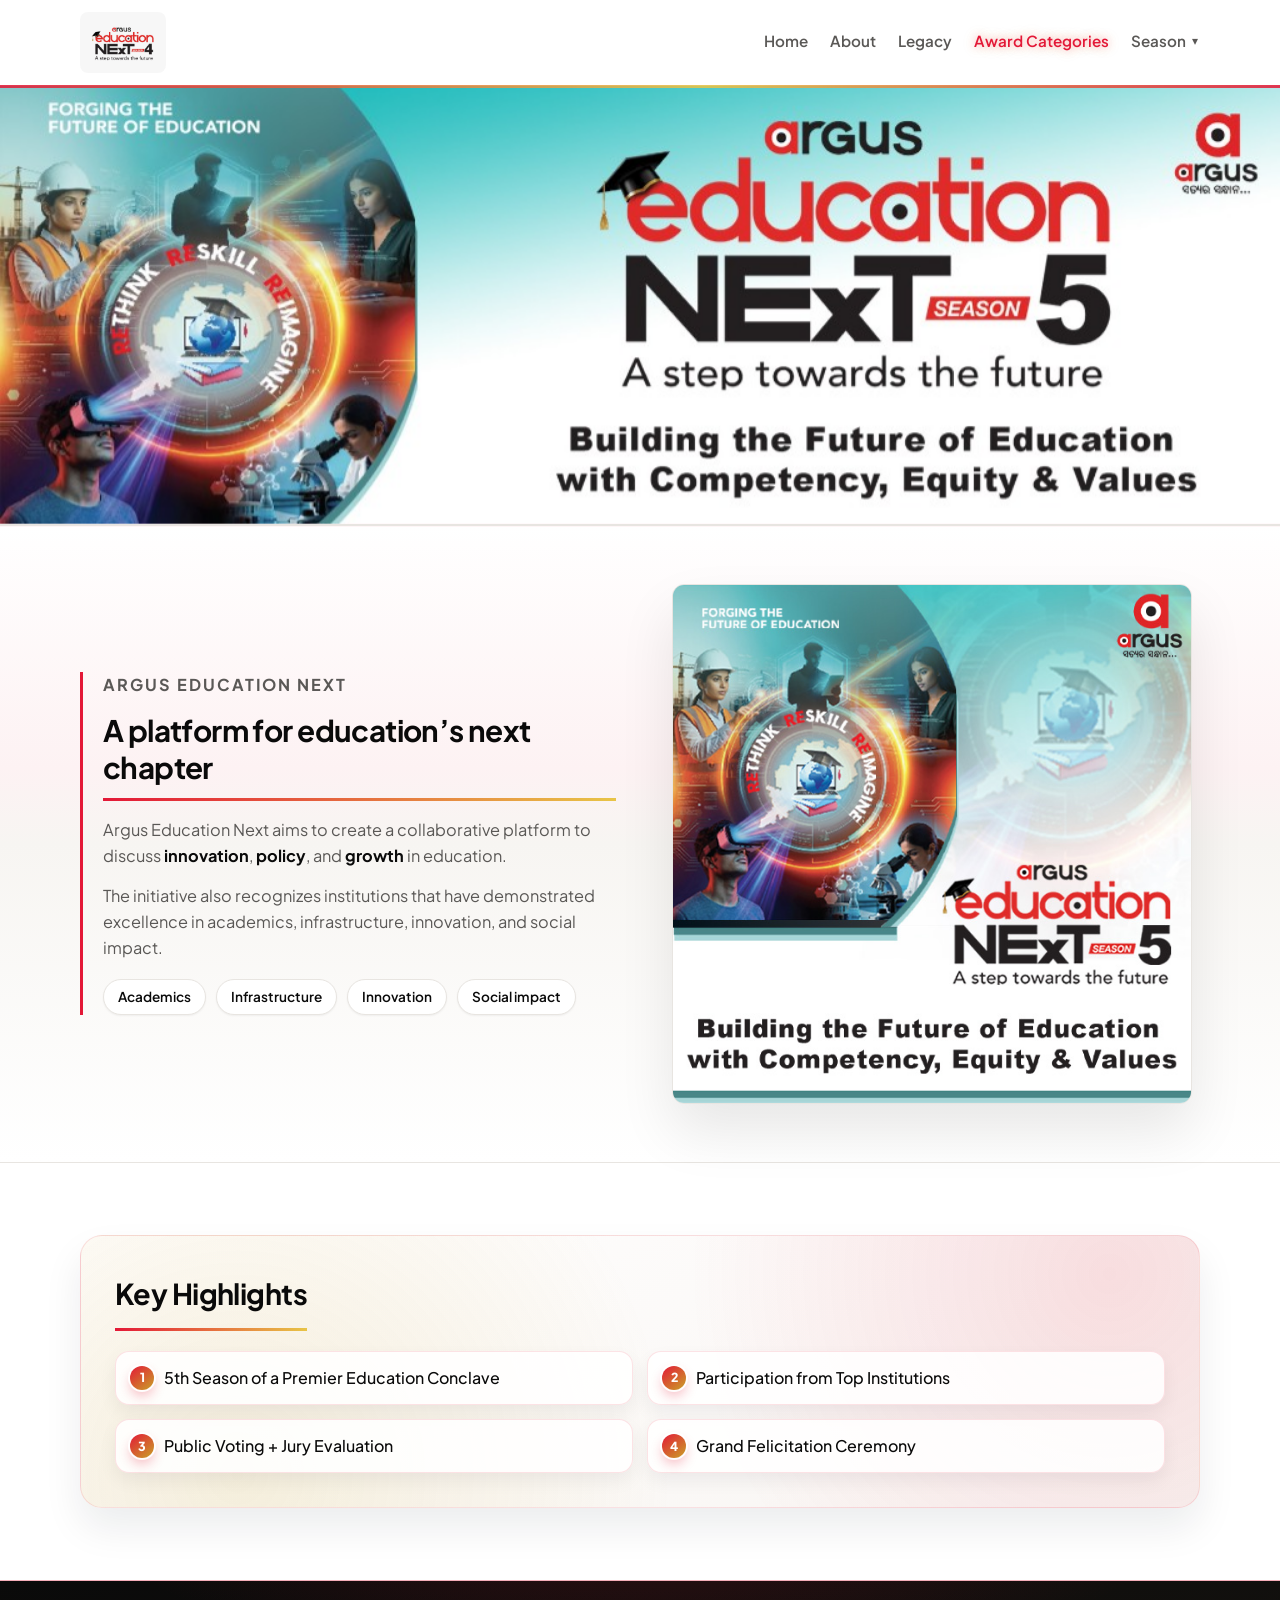
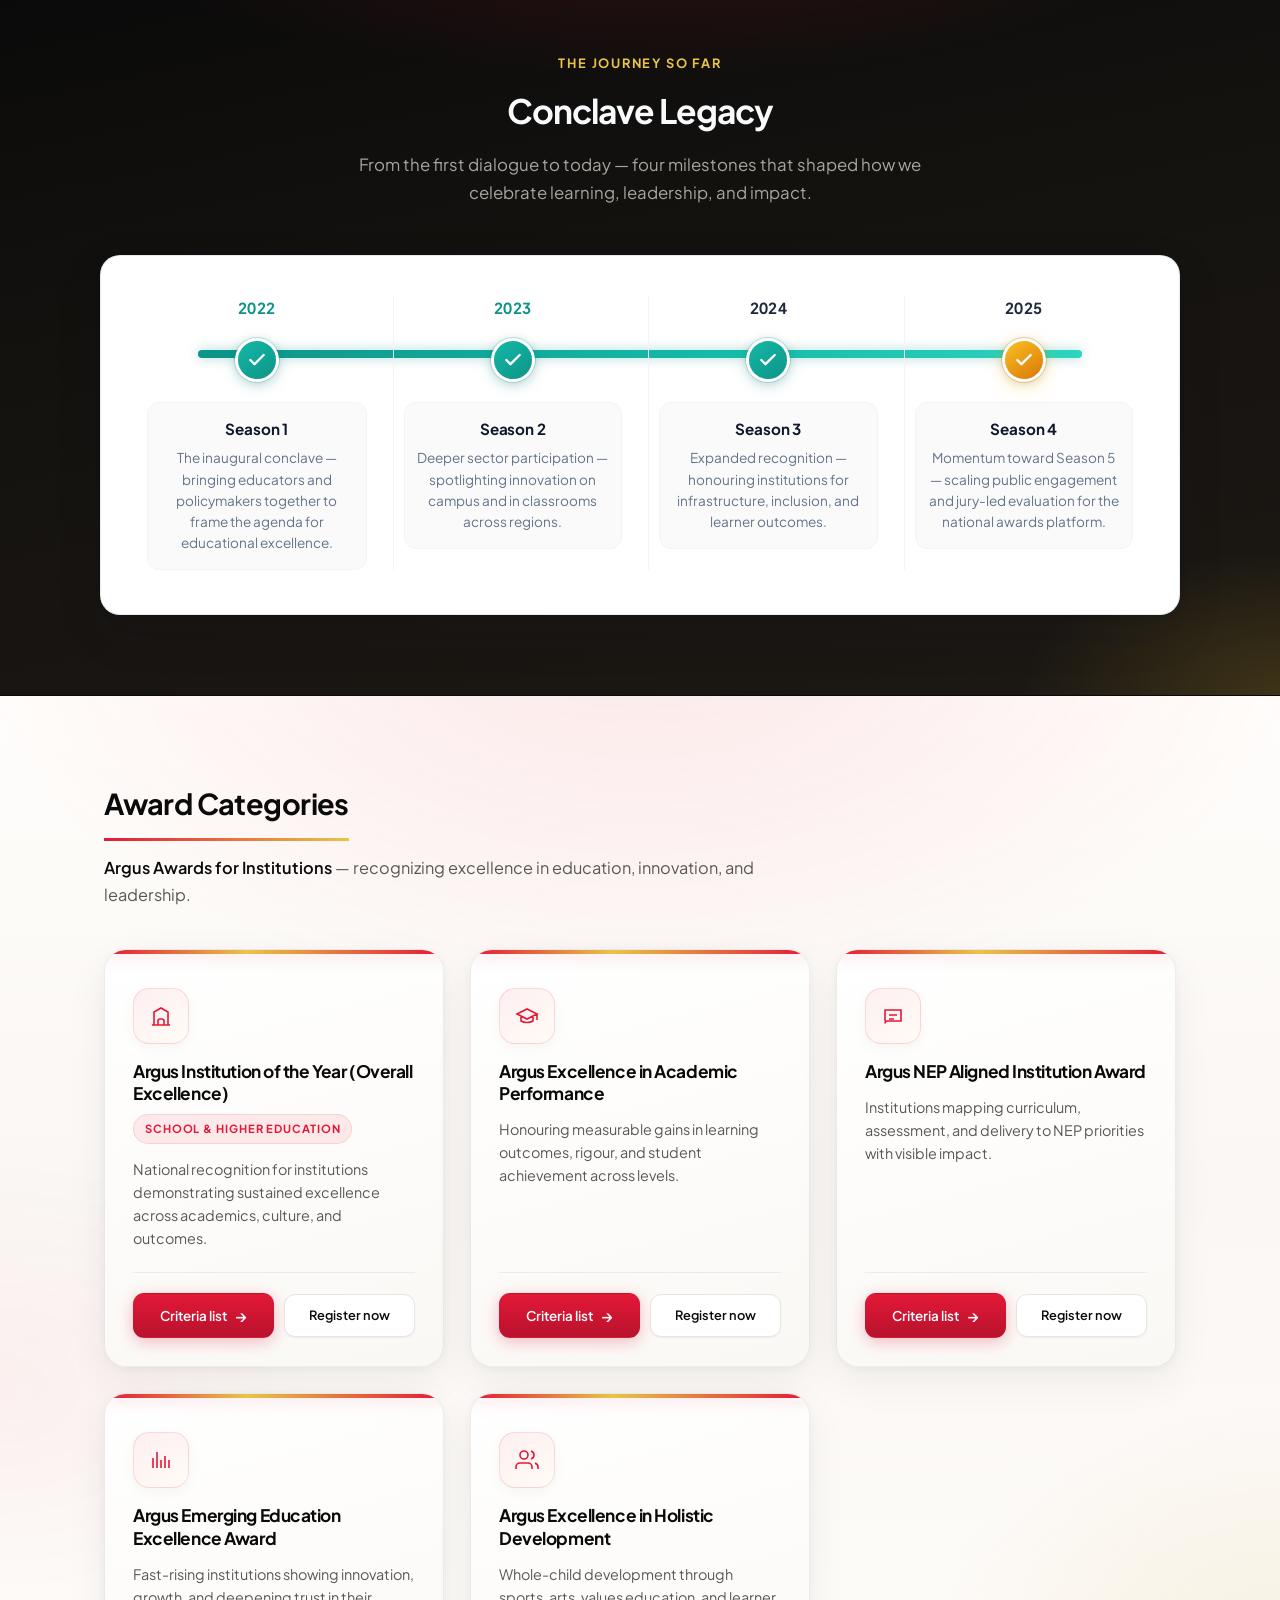
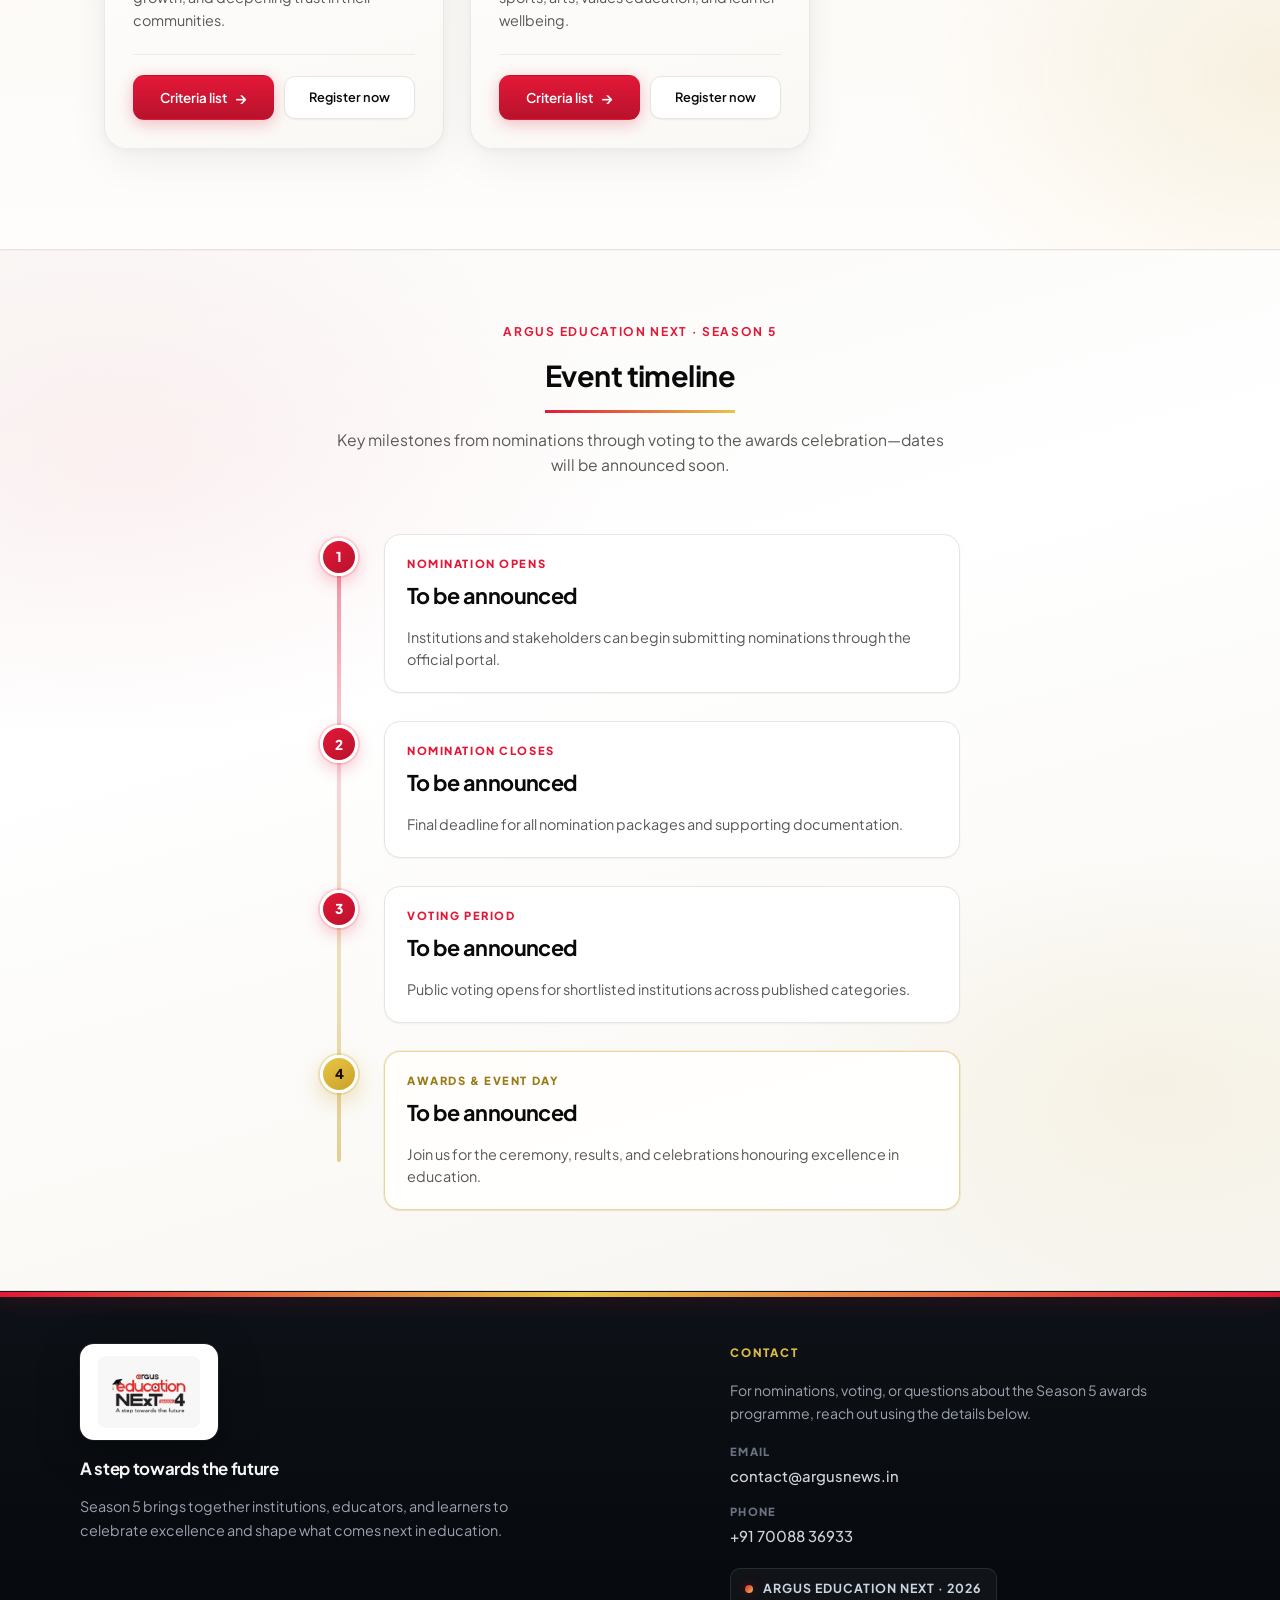
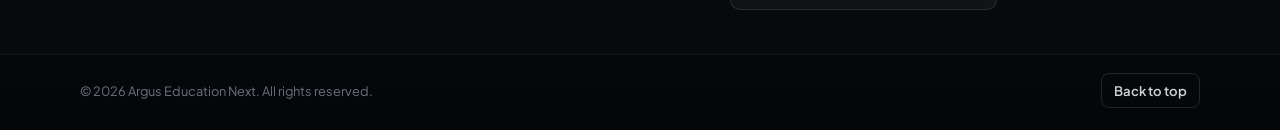
==== index.html @ b2e393f3 "Added folder data1" ====
<!DOCTYPE html>
<html lang="en">
  <head>
    <meta charset="UTF-8" />
    <meta name="viewport" content="width=device-width, initial-scale=1.0" />
    <title>Argus Education Next 2026</title>
    <link rel="preconnect" href="https://fonts.googleapis.com" />
    <link rel="preconnect" href="https://fonts.gstatic.com" crossorigin />
    <link
      href="https://fonts.googleapis.com/css2?family=Plus+Jakarta+Sans:ital,wght@0,400;0,500;0,600;0,700;1,500&display=swap"
      rel="stylesheet"
    />
    <link rel="stylesheet" href="styles.css" />
  </head>
  <body>
    <header class="site-header">
      <div class="container header-wrap">
        <a
          class="brand brand-logo-link"
          href="#home"
          aria-label="Argus Education Next — Home"
        >
          <img
            class="brand-logo"
            src="assets/logo.png"
            alt=""
            width="1024"
            height="723"
            decoding="async"
          />
        </a>
        <nav aria-label="Main navigation">
          <ul class="menu">
            <li><a href="#home">Home</a></li>
            <li><a href="#about">About</a></li>
            <li><a href="#legacy">Legacy</a></li>
            <li><a class="menu-link-award-glow" href="#categories">Award Categories</a></li>
            <li class="menu-item-has-dropdown">
              <a href="season.html" aria-haspopup="true" aria-expanded="false">Season</a>
              <ul class="menu-dropdown" aria-label="Season menu">
                <li><a href="season-1.html">Season 1</a></li>
                <li><a href="season-2.html">Season 2</a></li>
                <li><a href="season-3.html">Season 3</a></li>
                <li><a href="season-4.html">Season 4</a></li>
              </ul>
            </li>
          </ul>
        </nav>
      </div>
    </header>

    <main id="home">
      <section class="hero" aria-labelledby="hero-heading">
        <h1 id="hero-heading" class="sr-only">
          Argus Education Next — Season 5: forging the future of education
        </h1>
        <figure class="hero-banner">
          <img
            src="banner.png"
            alt=""
            width="1024"
            height="350"
            decoding="async"
            fetchpriority="high"
          />
        </figure>
      </section>

      <section
        id="about"
        class="section about-split animate-section"
        aria-labelledby="about-heading"
      >
        <div class="container about-grid">
          <div class="about-copy">
            <p class="about-eyebrow">Argus Education Next</p>
            <h2 id="about-heading">A platform for education’s next chapter</h2>
            <p>
              Argus Education Next aims to create a collaborative platform to
              discuss <strong>innovation</strong>, <strong>policy</strong>, and
              <strong>growth</strong> in education.
            </p>
            <p>
              The initiative also recognizes institutions that have demonstrated
              excellence in academics, infrastructure, innovation, and social
              impact.
            </p>
            <ul class="about-pills" aria-label="Areas of recognition">
              <li>Academics</li>
              <li>Infrastructure</li>
              <li>Innovation</li>
              <li>Social impact</li>
            </ul>
          </div>
          <figure class="about-media">
            <img
              src="assets/about-visual.png"
              alt="Argus Education Next Season 5 — forging the future of education with competency, equity and values"
              width="600"
              height="600"
              loading="lazy"
              decoding="async"
            />
          </figure>
        </div>
      </section>

      <section class="section highlights animate-section">
        <div class="container">
          <h2>Key Highlights</h2>
          <ul>
            <li>5th Season of a Premier Education Conclave</li>
            <li>Participation from Top Institutions</li>
            <li>Public Voting + Jury Evaluation</li>
            <li>Grand Felicitation Ceremony</li>
          </ul>
        </div>
      </section>

      <section
        id="legacy"
        class="section legacy-section animate-section"
        aria-labelledby="legacy-heading"
      >
        <div class="legacy-bg" aria-hidden="true"></div>
        <div class="container legacy-inner">
          <header class="legacy-header">
            <p class="legacy-eyebrow">The journey so far</p>
            <h2 id="legacy-heading">Conclave Legacy</h2>
            <p class="legacy-intro">
              From the first dialogue to today — four milestones that shaped how we
              celebrate learning, leadership, and impact.
            </p>
          </header>

          <div class="legacy-track">
            <div class="legacy-panel">
              <div class="legacy-progress" aria-hidden="true">
                <div class="legacy-progress__bg"></div>
                <div class="legacy-progress__fill"></div>
              </div>
              <ol class="legacy-timeline">
                <li id="season-1" class="legacy-milestone">
                  <time class="legacy-year" datetime="2022">2022</time>
                  <span class="legacy-node legacy-node--done" aria-hidden="true">
                    <svg class="legacy-check" viewBox="0 0 24 24" width="20" height="20" fill="none" stroke="currentColor" stroke-width="2.8" stroke-linecap="round" stroke-linejoin="round">
                      <path d="M20 6L9 17l-5-5" />
                    </svg>
                  </span>
                  <div class="legacy-milestone__body">
                    <h3 class="legacy-season">Season 1</h3>
                    <p class="legacy-blurb">
                      The inaugural conclave — bringing educators and policymakers
                      together to frame the agenda for educational excellence.
                    </p>
                  </div>
                </li>
                <li id="season-2" class="legacy-milestone">
                  <time class="legacy-year" datetime="2023">2023</time>
                  <span class="legacy-node legacy-node--done" aria-hidden="true">
                    <svg class="legacy-check" viewBox="0 0 24 24" width="20" height="20" fill="none" stroke="currentColor" stroke-width="2.8" stroke-linecap="round" stroke-linejoin="round">
                      <path d="M20 6L9 17l-5-5" />
                    </svg>
                  </span>
                  <div class="legacy-milestone__body">
                    <h3 class="legacy-season">Season 2</h3>
                    <p class="legacy-blurb">
                      Deeper sector participation — spotlighting innovation on campus
                      and in classrooms across regions.
                    </p>
                  </div>
                </li>
                <li id="season-3" class="legacy-milestone">
                  <time class="legacy-year" datetime="2024">2024</time>
                  <span class="legacy-node legacy-node--done" aria-hidden="true">
                    <svg class="legacy-check" viewBox="0 0 24 24" width="20" height="20" fill="none" stroke="currentColor" stroke-width="2.8" stroke-linecap="round" stroke-linejoin="round">
                      <path d="M20 6L9 17l-5-5" />
                    </svg>
                  </span>
                  <div class="legacy-milestone__body">
                    <h3 class="legacy-season">Season 3</h3>
                    <p class="legacy-blurb">
                      Expanded recognition — honouring institutions for infrastructure,
                      inclusion, and learner outcomes.
                    </p>
                  </div>
                </li>
                <li id="season-4" class="legacy-milestone legacy-milestone--final">
                  <time class="legacy-year" datetime="2025">2025</time>
                  <span class="legacy-node legacy-node--final" aria-hidden="true">
                    <svg class="legacy-check" viewBox="0 0 24 24" width="20" height="20" fill="none" stroke="currentColor" stroke-width="2.8" stroke-linecap="round" stroke-linejoin="round">
                      <path d="M20 6L9 17l-5-5" />
                    </svg>
                  </span>
                  <div class="legacy-milestone__body">
                    <h3 class="legacy-season">Season 4</h3>
                    <p class="legacy-blurb">
                      Momentum toward Season 5 — scaling public engagement and jury-led
                      evaluation for the national awards platform.
                    </p>
                  </div>
                </li>
              </ol>
            </div>
          </div>
        </div>
      </section>

      <section
        id="categories"
        class="section categories-preview animate-section"
        aria-labelledby="categories-heading"
      >
        <div class="categories-preview__bg" aria-hidden="true"></div>
        <div class="container categories-preview__inner">
          <div class="categories-awards">
            <header class="categories-awards__head">
              <h2 id="categories-heading">Award Categories</h2>
              <p class="categories-awards__subtitle">
                <strong>Argus Awards for Institutions</strong> — recognizing excellence in
                education, innovation, and leadership.
              </p>
            </header>

            <ul class="categories-awards__list">
              <li class="award-row">
                <span class="award-row__icon" aria-hidden="true">
                  <svg viewBox="0 0 24 24" width="24" height="24" fill="none" stroke="currentColor" stroke-width="1.6">
                    <path d="M3 21h18M5 21V8l7-4 7 4v13M9 21v-4a2 2 0 012-2h2a2 2 0 012 2v4" />
                  </svg>
                </span>
                <div class="award-row__body">
                  <h3 class="award-row__name">Argus Institution of the Year (Overall Excellence)</h3>
                  <p class="award-row__meta">School &amp; Higher Education</p>
                  <p class="award-row__desc">
                    National recognition for institutions demonstrating sustained excellence across academics, culture, and outcomes.
                  </p>
                </div>
                <div class="award-row__actions">
                  <a class="btn-award-card" href="assets/document/Argus-Institution-of-the-Year.pdf" target="_blank" rel="noopener noreferrer">Criteria list <span class="btn-award-card__arrow" aria-hidden="true">→</span></a>
                  <a class="btn-award-card-secondary" href="https://docs.google.com/forms/d/e/1FAIpQLSdHjoDxkKFEgS51uobubxG_B5y8YHZJdq25UojduPviLpZibA/viewform?usp=header" target="_blank" rel="noopener noreferrer">Register now</a>
                </div>
              </li>
              <li class="award-row">
                <span class="award-row__icon" aria-hidden="true">
                  <svg viewBox="0 0 24 24" width="24" height="24" fill="none" stroke="currentColor" stroke-width="1.6">
                    <path d="M22 10v6M2 10l10-5 10 5-10 5zM6 12v5c3 2 9 2 12 0v-5" />
                  </svg>
                </span>
                <div class="award-row__body">
                  <h3 class="award-row__name">Argus Excellence in Academic Performance</h3>
                  <p class="award-row__desc">
                    Honouring measurable gains in learning outcomes, rigour, and student achievement across levels.
                  </p>
                </div>
                <div class="award-row__actions">
                  <a class="btn-award-card" href="assets/document/Argus-Excellence-in-Academic-Performance.pdf" target="_blank" rel="noopener noreferrer">Criteria list <span class="btn-award-card__arrow" aria-hidden="true">→</span></a>
                  <a class="btn-award-card-secondary" href="https://docs.google.com/forms/d/e/1FAIpQLScpfV3BtLGHM5U3PwTaC_uMqyuiQyP1YgE7gMMmwygCiwB6nA/viewform?usp=publish-editor" target="_blank" rel="noopener noreferrer">Register now</a>
                </div>
              </li>
              <li class="award-row">
                <span class="award-row__icon" aria-hidden="true">
                  <svg viewBox="0 0 24 24" width="24" height="24" fill="none" stroke="currentColor" stroke-width="1.6">
                    <path d="M4 19.5A2.5 2.5 0 016.5 17H20M6.5 17H20v-11L12 6 4 6v11M8 11h8M8 15h5" />
                  </svg>
                </span>
                <div class="award-row__body">
                  <h3 class="award-row__name">Argus NEP Aligned Institution Award</h3>
                  <p class="award-row__desc">
                    Institutions mapping curriculum, assessment, and delivery to NEP priorities with visible impact.
                  </p>
                </div>
                <div class="award-row__actions">
                  <a class="btn-award-card" href="assets/document/Argus-NEP-Aligned-Institution-Award.pdf" target="_blank" rel="noopener noreferrer">Criteria list <span class="btn-award-card__arrow" aria-hidden="true">→</span></a>
                  <a class="btn-award-card-secondary" href="https://docs.google.com/forms/d/e/1FAIpQLScF0TuA8ptzXPAvcJlAPGIIBk-1RF_lgb98FZ6iZQgKo_w5wA/viewform?usp=publish-editor" target="_blank" rel="noopener noreferrer">Register now</a>
                </div>
              </li>
              <li class="award-row award-row--center-start">
                <span class="award-row__icon" aria-hidden="true">
                  <svg viewBox="0 0 24 24" width="24" height="24" fill="none" stroke="currentColor" stroke-width="1.6">
                    <path d="M4 20V10M8 20V4M12 20v-8M16 20V8M20 20V12" />
                  </svg>
                </span>
                <div class="award-row__body">
                  <h3 class="award-row__name">Argus Emerging Education Excellence Award</h3>
                  <p class="award-row__desc">
                    Fast-rising institutions showing innovation, growth, and deepening trust in their communities.
                  </p>
                </div>
                <div class="award-row__actions">
                  <a class="btn-award-card" href="assets/document/Argus-Emerging-Education-Excellence-Award.pdf" target="_blank" rel="noopener noreferrer">Criteria list <span class="btn-award-card__arrow" aria-hidden="true">→</span></a>
                  <a class="btn-award-card-secondary" href="https://docs.google.com/forms/d/e/1FAIpQLSeInozEgb6AtHkBwBdris6EOOJT-4sRFJ_spM3ws5zvUcTp8g/viewform?usp=publish-editor" target="_blank" rel="noopener noreferrer">Register now</a>
                </div>
              </li>
              <li class="award-row award-row--center-end">
                <span class="award-row__icon" aria-hidden="true">
                  <svg viewBox="0 0 24 24" width="24" height="24" fill="none" stroke="currentColor" stroke-width="1.6">
                    <path d="M17 21v-2a4 4 0 00-4-4H5a4 4 0 00-4 4v2M9 11a4 4 0 100-8 4 4 0 000 8zM23 21v-2a4 4 0 00-3-3.87M16 3.13a4 4 0 010 7.75" />
                  </svg>
                </span>
                <div class="award-row__body">
                  <h3 class="award-row__name">Argus Excellence in Holistic Development</h3>
                  <p class="award-row__desc">
                    Whole-child development through sports, arts, values education, and learner wellbeing.
                  </p>
                </div>
                <div class="award-row__actions">
                  <a class="btn-award-card" href="assets/document/Argus-Excellence-in-Holistic-Development.pdf" target="_blank" rel="noopener noreferrer">Criteria list <span class="btn-award-card__arrow" aria-hidden="true">→</span></a>
                  <a class="btn-award-card-secondary" href="https://docs.google.com/forms/d/e/1FAIpQLSdonwTIras8G6DyA6iMtAANSi4D7IL044bny6VLVjiZrULWig/viewform?usp=publish-editor" target="_blank" rel="noopener noreferrer">Register now</a>
                </div>
              </li>
            </ul>
          </div>
        </div>
      </section>

      <section
        id="timeline"
        class="section timeline animate-section"
        aria-labelledby="timeline-heading"
      >
        <div class="timeline-bg" aria-hidden="true"></div>
        <div class="container timeline-inner">
          <header class="timeline-header">
            <p class="timeline-eyebrow">Argus Education Next · Season 5</p>
            <h2 id="timeline-heading">Event timeline</h2>
            <p class="timeline-lede">
              Key milestones from nominations through voting to the awards celebration—dates
              will be announced soon.
            </p>
          </header>

          <ol class="timeline-steps">
            <li id="nomination" class="timeline-step">
              <span class="timeline-step__marker" aria-hidden="true">1</span>
              <div class="timeline-step__card">
                <p class="timeline-step__label">Nomination opens</p>
                <time class="timeline-step__date">To be announced</time>
                <p class="timeline-step__hint">
                  Institutions and stakeholders can begin submitting nominations through the
                  official portal.
                </p>
              </div>
            </li>
            <li class="timeline-step">
              <span class="timeline-step__marker" aria-hidden="true">2</span>
              <div class="timeline-step__card">
                <p class="timeline-step__label">Nomination closes</p>
                <time class="timeline-step__date">To be announced</time>
                <p class="timeline-step__hint">
                  Final deadline for all nomination packages and supporting documentation.
                </p>
              </div>
            </li>
            <li id="voting" class="timeline-step">
              <span class="timeline-step__marker" aria-hidden="true">3</span>
              <div class="timeline-step__card">
                <p class="timeline-step__label">Voting period</p>
                <time class="timeline-step__date">To be announced</time>
                <p class="timeline-step__hint">
                  Public voting opens for shortlisted institutions across published categories.
                </p>
              </div>
            </li>
            <li class="timeline-step timeline-step--highlight">
              <span class="timeline-step__marker timeline-step__marker--final" aria-hidden="true">4</span>
              <div class="timeline-step__card timeline-step__card--highlight">
                <p class="timeline-step__label">Awards &amp; event day</p>
                <time class="timeline-step__date">To be announced</time>
                <p class="timeline-step__hint">
                  Join us for the ceremony, results, and celebrations honouring excellence in
                  education.
                </p>
              </div>
            </li>
          </ol>
        </div>
      </section>
    </main>

    <footer id="contact" class="site-footer">
      <div class="site-footer__accent" aria-hidden="true"></div>
      <div class="container site-footer__grid">
        <div class="site-footer__brand">
          <a
            class="footer-logo-link"
            href="#home"
            aria-label="Argus Education Next — Home"
          >
            <span class="footer-logo-frame">
              <img
                class="footer-logo"
                src="assets/logo.png"
                alt=""
                width="1024"
                height="723"
                decoding="async"
                loading="lazy"
              />
            </span>
          </a>
          <p class="footer-tagline">A step towards the future</p>
          <p class="footer-blurb">
            Season&nbsp;5 brings together institutions, educators, and learners to celebrate
            excellence and shape what comes next in education.
          </p>
        </div>

        <div class="site-footer__aside">
          <h2 class="site-footer__heading">Contact</h2>
          <p class="site-footer__contact-lede">
            For nominations, voting, or questions about the Season&nbsp;5 awards programme, reach
            out using the details below.
          </p>
          <ul class="site-footer__contact-details">
            <li>
              <span class="site-footer__contact-label">Email</span>
              <a href="mailto:contact@argusnews.in">contact@argusnews.in</a>
            </li>
            <li>
              <span class="site-footer__contact-label">Phone</span>
              <a href="tel:+917008836933">+91 70088 36933</a>
            </li>
          </ul>
          <p class="site-footer__badge">
            <span class="site-footer__badge-dot" aria-hidden="true"></span>
            Argus Education Next · 2026
          </p>
        </div>
      </div>

      <div class="site-footer__bar">
        <div class="container site-footer__bar-inner">
          <p class="site-footer__copy">© 2026 Argus Education Next. All rights reserved.</p>
          <a class="site-footer__top" href="#home">Back to top</a>
        </div>
      </div>
    </footer>
  </body>
</html>
---- styles.css ----
* {
  box-sizing: border-box;
}

:root {
  /* Argus logo palette — single source of truth */
  --logo-red: #e31837;
  --logo-red-deep: #b8122d;
  --logo-red-glow: rgba(227, 24, 55, 0.35);
  --logo-black: #0a0a0a;
  --logo-charcoal: #2d2d2d;
  --logo-gold: #c9a227;
  --logo-gold-bright: #e8c547;
  --logo-gold-soft: rgba(201, 162, 39, 0.2);
  --logo-white: #ffffff;
  --logo-mist: #f7f5f2;

  --bg-main: var(--logo-white);
  --bg-surface: #faf9f7;
  --bg-surface-soft: var(--logo-mist);
  --text-main: var(--logo-black);
  --text-muted: #5a5856;
  --brand: var(--logo-red);
  --brand-hover: var(--logo-red-deep);
  --brand-soft: #fdecef;
  --brand-lit: #ff6b7a;
  --accent: var(--logo-gold);
  --accent-bright: var(--logo-gold-bright);
  --border: #e8e5e1;
  --shadow-sm: 0 1px 2px rgba(10, 10, 10, 0.05);
  --shadow-md: 0 14px 36px rgba(10, 10, 10, 0.07);
  --shadow-lg: 0 28px 56px rgba(10, 10, 10, 0.09);
  --shadow-brand: 0 6px 24px var(--logo-red-glow);
}

html {
  scroll-behavior: smooth;
}

::selection {
  background: var(--brand-soft);
  color: var(--logo-black);
}

body {
  margin: 0;
  font-family: "Plus Jakarta Sans", system-ui, -apple-system, sans-serif;
  color: var(--text-main);
  background: var(--bg-main);
  line-height: 1.6;
  background-image: linear-gradient(
    180deg,
    var(--logo-white) 0%,
    var(--bg-surface-soft) 48%,
    var(--logo-white) 100%
  );
  background-attachment: fixed;
}

.container {
  width: min(1120px, 92%);
  margin: 0 auto;
}

.site-header {
  position: sticky;
  top: 0;
  background: rgba(255, 255, 255, 0.94);
  border-bottom: 1px solid var(--border);
  z-index: 10;
  backdrop-filter: blur(12px);
  -webkit-backdrop-filter: blur(12px);
  box-shadow: var(--shadow-sm);
}

.site-header::after {
  content: "";
  display: block;
  height: 3px;
  margin-bottom: -3px;
  background: linear-gradient(
    90deg,
    var(--brand) 0%,
    var(--accent-bright) 55%,
    var(--brand) 100%
  );
  opacity: 0.85;
}

.header-wrap {
  display: flex;
  align-items: center;
  justify-content: space-between;
  gap: 20px;
  padding: 12px 0;
}

.brand {
  text-decoration: none;
}

.brand-logo-link {
  display: flex;
  align-items: center;
  line-height: 0;
  transition: transform 0.25s ease, opacity 0.25s ease;
}

.brand-logo {
  display: block;
  height: 61px;
  width: auto;
  max-width: min(220px, 55vw);
  object-fit: contain;
  border-radius: 8px;
}

@media (hover: hover) and (pointer: fine) {
  .brand-logo-link:hover {
    transform: scale(1.02);
    opacity: 0.95;
  }
}

.menu {
  list-style: none;
  display: flex;
  gap: 18px;
  margin: 0;
  padding: 0;
  flex-wrap: wrap;
}

.menu li {
  min-width: 0;
}

.menu a {
  display: inline-block;
  color: var(--text-muted);
  text-decoration: none;
  font-weight: 600;
  font-size: 0.95rem;
  padding: 6px 2px;
  border-bottom: 2px solid transparent;
  transition: color 0.2s ease, border-color 0.2s ease;
}

@media (hover: hover) and (pointer: fine) {
  .menu a:hover {
    color: var(--brand);
    border-bottom-color: var(--brand);
  }
}

.sr-only {
  position: absolute;
  width: 1px;
  height: 1px;
  padding: 0;
  margin: -1px;
  overflow: hidden;
  clip: rect(0, 0, 0, 0);
  white-space: nowrap;
  border: 0;
}

@keyframes heroFadeIn {
  from {
    opacity: 0;
  }
  to {
    opacity: 1;
  }
}

@keyframes sectionRise {
  from {
    opacity: 0;
    transform: translateY(28px);
  }
  to {
    opacity: 1;
    transform: translateY(0);
  }
}

.hero {
  padding: 0;
  background: var(--bg-main);
  color: var(--text-main);
  border-bottom: 1px solid var(--border);
  box-shadow: inset 0 -1px 0 rgba(227, 24, 55, 0.07);
}

.hero-banner {
  margin: 0;
  line-height: 0;
  animation: heroFadeIn 1.1s ease-out both;
}

.hero-banner img {
  display: block;
  width: 100%;
  height: auto;
}

.section {
  padding: 58px 0;
}

.section h2 {
  margin-top: 0;
  margin-bottom: 14px;
  font-size: 1.8rem;
  color: var(--text-main);
  font-weight: 700;
  letter-spacing: -0.02em;
}

/* Logo accent underline — all light sections (not legacy band) */
.section:not(.legacy-section) h2 {
  padding-bottom: 12px;
  border-bottom: 3px solid transparent;
  border-image: linear-gradient(
      90deg,
      var(--brand) 0%,
      var(--accent-bright) 100%
    )
    1;
  border-image-slice: 1;
  width: fit-content;
  max-width: 100%;
}

.animate-section {
  animation: sectionRise 0.85s cubic-bezier(0.22, 1, 0.36, 1) backwards;
}

main > section.animate-section:nth-of-type(2) {
  animation-delay: 0.05s;
}

main > section.animate-section:nth-of-type(3) {
  animation-delay: 0.1s;
}

main > section.animate-section:nth-of-type(4) {
  animation-delay: 0.16s;
}

main > section.animate-section:nth-of-type(5) {
  animation-delay: 0.19s;
}

main > section.animate-section:nth-of-type(6) {
  animation-delay: 0.24s;
}

/* ----- Conclave Legacy (logo: red + black + gold) ----- */
.legacy-section {
  position: relative;
  padding: 72px 0 80px;
  color: #e8e6e3;
  overflow-x: clip;
  overflow-y: visible;
  border-top: 1px solid rgba(227, 24, 55, 0.35);
  border-bottom: 1px solid var(--logo-black);
}

@media (max-width: 900px) {
  .legacy-section {
    overflow-x: visible;
  }
}

.legacy-bg {
  position: absolute;
  inset: 0;
  background:
    radial-gradient(ellipse 88% 55% at 50% -15%, rgba(227, 24, 55, 0.2), transparent 52%),
    radial-gradient(ellipse 45% 45% at 100% 100%, var(--logo-gold-soft), transparent 45%),
    linear-gradient(168deg, var(--logo-black) 0%, #14120f 40%, #1c1814 100%);
  pointer-events: none;
}

.legacy-inner {
  position: relative;
  z-index: 1;
}

.legacy-header {
  text-align: center;
  max-width: 640px;
  margin: 0 auto 48px;
}

.legacy-eyebrow {
  margin: 0 0 10px;
  font-size: 0.8rem;
  font-weight: 700;
  letter-spacing: 0.14em;
  text-transform: uppercase;
  color: var(--accent-bright);
}

.legacy-section h2,
.legacy-header h2 {
  margin: 0 0 14px;
  font-size: clamp(1.65rem, 3vw, 2.1rem);
  font-weight: 700;
  letter-spacing: -0.03em;
  color: #f8fafc;
}

.legacy-intro {
  margin: 0;
  font-size: 1.05rem;
  line-height: 1.65;
  color: #a8a5a0;
}

/* ----- Legacy roadmap panel (light UI — progress track + nodes, reference style) ----- */
.legacy-track {
  position: relative;
  width: 100%;
}

.legacy-panel {
  position: relative;
  max-width: 1080px;
  margin: 0 auto;
  padding: 36px 28px 40px;
  background: #ffffff;
  border-radius: 20px;
  box-shadow:
    0 4px 6px rgba(15, 23, 42, 0.04),
    0 18px 48px rgba(15, 23, 42, 0.1);
  border: 1px solid rgba(226, 232, 240, 0.9);
}

/* Horizontal track: grey bed + teal fill (completed journey) */
.legacy-progress {
  position: absolute;
  left: 9%;
  right: 9%;
  top: 90px;
  height: 8px;
  z-index: 0;
  pointer-events: none;
}

.legacy-progress__bg {
  position: absolute;
  inset: 0;
  background: #e2e8f0;
  border-radius: 999px;
}

.legacy-progress__fill {
  position: absolute;
  left: 0;
  top: 0;
  bottom: 0;
  width: 100%;
  border-radius: 999px;
  background: linear-gradient(90deg, #0d9488 0%, #14b8a6 55%, #2dd4bf 100%);
  box-shadow: 0 0 12px rgba(13, 148, 136, 0.35);
}

.legacy-timeline {
  position: relative;
  z-index: 1;
  display: grid;
  grid-template-columns: repeat(4, minmax(0, 1fr));
  gap: 0 clamp(8px, 1.5vw, 16px);
  list-style: none;
  margin: 0;
  padding: 0;
}

.legacy-milestone {
  display: flex;
  flex-direction: column;
  align-items: center;
  text-align: center;
  min-width: 0;
  padding: 0 10px;
  border-left: 1px solid #f1f5f9;
  animation: legacyCardIn 0.6s cubic-bezier(0.22, 1, 0.36, 1) backwards;
}

.legacy-milestone:first-child {
  border-left: none;
}

.legacy-milestone:nth-child(1) {
  animation-delay: 0.06s;
}

.legacy-milestone:nth-child(2) {
  animation-delay: 0.12s;
}

.legacy-milestone:nth-child(3) {
  animation-delay: 0.18s;
}

.legacy-milestone:nth-child(4) {
  animation-delay: 0.24s;
}

/* Years: active style teal (first milestones), then slate — like reference */
.legacy-year {
  margin: 0 0 18px;
  font-size: 0.95rem;
  font-weight: 700;
  font-variant-numeric: tabular-nums;
  letter-spacing: 0.02em;
  color: #0d9488;
}

.legacy-milestone:nth-child(3) .legacy-year,
.legacy-milestone:nth-child(4) .legacy-year {
  color: #1e293b;
}

.legacy-milestone--final .legacy-year {
  color: #b45309;
}

/* Circular nodes with checkmarks */
.legacy-node {
  position: relative;
  z-index: 2;
  display: flex;
  align-items: center;
  justify-content: center;
  width: 44px;
  height: 44px;
  margin: 0 0 20px;
  border-radius: 50%;
  color: #ffffff;
  box-shadow:
    0 2px 8px rgba(15, 23, 42, 0.12),
    0 4px 16px rgba(13, 148, 136, 0.2);
}

.legacy-node--done {
  background: linear-gradient(145deg, #14b8a6 0%, #0d9488 100%);
  border: 3px solid #ffffff;
  outline: 1px solid rgba(13, 148, 136, 0.25);
}

.legacy-node--final {
  background: linear-gradient(145deg, #fbbf24 0%, #d97706 100%);
  border: 3px solid #ffffff;
  outline: 1px solid rgba(217, 119, 6, 0.35);
  box-shadow:
    0 2px 8px rgba(15, 23, 42, 0.12),
    0 4px 18px rgba(251, 191, 36, 0.35);
}

.legacy-check {
  display: block;
}

.legacy-milestone__body {
  width: 100%;
  max-width: 100%;
  padding: 14px 12px 16px;
  background: #fafafa;
  border: 1px solid #f1f5f9;
  border-radius: 12px;
  transition:
    transform 0.25s ease,
    box-shadow 0.25s ease,
    border-color 0.25s ease;
}

@media (hover: hover) and (pointer: fine) {
  .legacy-milestone:hover .legacy-milestone__body {
    transform: translateY(-3px);
    border-color: #e2e8f0;
    box-shadow: 0 10px 28px rgba(15, 23, 42, 0.08);
  }
}

.legacy-season {
  margin: 0 0 6px;
  font-size: 0.95rem;
  font-weight: 700;
  letter-spacing: -0.01em;
  color: #0f172a;
}

.legacy-blurb {
  margin: 0;
  font-size: 0.82rem;
  line-height: 1.55;
  color: #64748b;
}

@keyframes legacyCardIn {
  from {
    opacity: 0;
    transform: translateY(14px);
  }
  to {
    opacity: 1;
    transform: translateY(0);
  }
}

@media (min-width: 1100px) {
  .legacy-panel {
    padding: 40px 36px 44px;
  }

  .legacy-progress {
    top: 94px;
  }

  .legacy-blurb {
    font-size: 0.85rem;
  }
}

@media (max-width: 1024px) and (min-width: 769px) {
  .legacy-panel {
    padding: 32px 18px 36px;
  }

  .legacy-progress {
    left: 7%;
    right: 7%;
    top: 88px;
  }

  .legacy-milestone {
    padding: 0 6px;
  }

  .legacy-node {
    width: 40px;
    height: 40px;
    margin-bottom: 16px;
  }

  .legacy-year {
    font-size: 0.88rem;
    margin-bottom: 14px;
  }
}

/* Stack on smaller screens — readable vertical roadmap */
@media (max-width: 768px) {
  .legacy-panel {
    padding: 24px 16px 28px;
    border-radius: 16px;
  }

  .legacy-progress {
    display: none;
  }

  .legacy-panel::before {
    content: "";
    position: absolute;
    left: 52px;
    top: 72px;
    bottom: 28px;
    width: 4px;
    transform: translateX(-50%);
    border-radius: 4px;
    background: linear-gradient(180deg, #0d9488 0%, #14b8a6 55%, #fbbf24 100%);
    opacity: 0.85;
    z-index: 0;
    pointer-events: none;
  }

  .legacy-timeline {
    display: flex;
    flex-direction: column;
    gap: 0;
    position: relative;
    z-index: 1;
  }

  .legacy-milestone {
    display: grid;
    grid-template-columns: 52px 1fr;
    grid-template-rows: auto auto;
    align-items: start;
    text-align: left;
    padding: 18px 8px 18px 12px;
    border-left: none;
    border-bottom: 1px solid #f1f5f9;
  }

  .legacy-milestone:last-child {
    border-bottom: none;
    padding-bottom: 4px;
  }

  .legacy-year {
    grid-column: 1;
    grid-row: 1;
    margin: 0 0 8px;
    font-size: 0.9rem;
  }

  .legacy-node {
    grid-column: 1;
    grid-row: 2;
    margin: 0;
    align-self: start;
    width: 40px;
    height: 40px;
  }

  .legacy-milestone__body {
    grid-column: 2;
    grid-row: 1 / span 2;
    align-self: center;
    padding: 14px 14px 16px;
  }

  .legacy-milestone:nth-child(3) .legacy-year,
  .legacy-milestone:nth-child(4) .legacy-year {
    color: #0d9488;
  }

  .legacy-milestone--final .legacy-year {
    color: #b45309;
  }
}

@media (max-width: 400px) {
  .legacy-panel::before {
    left: 44px;
  }

  .legacy-milestone {
    grid-template-columns: 46px 1fr;
    padding-left: 8px;
  }
}

.about-split {
  background: linear-gradient(
    180deg,
    var(--logo-white) 0%,
    #fdf2f3 38%,
    var(--bg-surface-soft) 50%,
    var(--logo-white) 100%
  );
  border-top: 1px solid var(--border);
  border-bottom: 1px solid var(--border);
  box-shadow: inset 0 1px 0 rgba(227, 24, 55, 0.04);
}

.about-grid {
  display: grid;
  grid-template-columns: minmax(0, 1fr) minmax(0, 1fr);
  gap: clamp(28px, 4vw, 48px);
  align-items: center;
}

.about-copy {
  padding-left: clamp(12px, 2vw, 20px);
  border-left: 3px solid var(--brand);
}

.about-eyebrow {
  margin: 0 0 8px;
  font-size: 0.8rem;
  font-weight: 700;
  letter-spacing: 0.12em;
  text-transform: uppercase;
  color: var(--brand);
}

.about-copy h2 {
  margin-bottom: 16px;
  font-size: clamp(1.45rem, 2.4vw, 1.85rem);
  line-height: 1.25;
  color: var(--text-main);
}

.about-copy p {
  margin: 0 0 14px;
  color: var(--text-muted);
  font-size: 1.02rem;
  max-width: 52ch;
}

.about-copy p:last-of-type {
  margin-bottom: 18px;
}

.about-copy strong {
  color: var(--text-main);
  font-weight: 700;
}

.about-pills {
  list-style: none;
  margin: 0;
  padding: 0;
  display: flex;
  flex-wrap: wrap;
  gap: 10px;
}

.about-pills li {
  padding: 6px 14px;
  font-size: 0.85rem;
  font-weight: 600;
  color: var(--text-main);
  background: #ffffff;
  border: 1px solid var(--border);
  border-radius: 999px;
  box-shadow: var(--shadow-sm);
  transition: border-color 0.2s ease, box-shadow 0.2s ease;
}

@media (hover: hover) and (pointer: fine) {
  .about-pills li:hover {
    border-color: #fecaca;
    box-shadow: 0 2px 8px rgba(220, 38, 38, 0.08);
  }
}

.about-media {
  margin: 0;
  border-radius: 12px;
  overflow: hidden;
  aspect-ratio: 1 / 1;
  max-width: min(100%, 520px);
  margin-inline: auto;
  border: 1px solid var(--border);
  box-shadow: var(--shadow-lg);
  background: var(--bg-surface);
}

.about-media img {
  display: block;
  width: 100%;
  height: 100%;
  object-fit: cover;
}

@media (max-width: 768px) {
  .about-grid {
    grid-template-columns: 1fr;
    gap: 28px;
  }

  .about-copy {
    padding-left: 0;
    border-left: none;
    border-top: 3px solid var(--brand);
    padding-top: 20px;
  }

  .about-media {
    max-width: min(100%, 400px);
    aspect-ratio: 1 / 1;
  }

  .about-copy p {
    max-width: none;
  }
}

.highlights ul {
  margin: 18px 0 0;
  padding-left: 0;
  list-style: none;
  color: var(--text-muted);
}

.highlights ul li {
  position: relative;
  padding-left: 1.6rem;
  margin-bottom: 12px;
  line-height: 1.55;
}

.highlights ul li::before {
  content: "";
  position: absolute;
  left: 0;
  top: 0.55em;
  width: 9px;
  height: 9px;
  border-radius: 50%;
  background: linear-gradient(135deg, var(--brand), var(--accent));
  box-shadow: 0 0 0 2px var(--logo-white), 0 2px 6px rgba(227, 24, 55, 0.25);
}

/* ----- Categories Preview — award category cards ----- */
.categories-preview {
  position: relative;
  padding: 84px 0 92px;
  overflow: hidden;
}

.categories-preview__bg {
  position: absolute;
  inset: 0;
  background:
    radial-gradient(ellipse 90% 55% at 50% -5%, rgba(227, 24, 55, 0.09), transparent 58%),
    radial-gradient(ellipse 55% 45% at 100% 85%, rgba(201, 162, 39, 0.12), transparent 52%),
    radial-gradient(ellipse 50% 40% at 0% 60%, rgba(227, 24, 55, 0.04), transparent 50%),
    linear-gradient(180deg, #fffdfb 0%, #faf7f4 42%, #fffdfb 100%);
  pointer-events: none;
}

.categories-preview__inner {
  position: relative;
  z-index: 1;
}

.categories-awards {
  position: relative;
  max-width: 1180px;
  margin: 0 auto;
  padding: 0 clamp(16px, 3vw, 24px) 8px;
  background: transparent;
  border: none;
  box-shadow: none;
}

.categories-awards__head {
  margin-bottom: 40px;
  text-align: left;
}

.categories-awards__head h2 {
  width: fit-content;
  max-width: 100%;
}

.categories-awards__subtitle {
  margin: 0;
  max-width: 42rem;
  font-size: 1.02rem;
  color: var(--text-muted);
  line-height: 1.65;
}

.categories-awards__subtitle strong {
  color: var(--text-main);
  font-weight: 600;
}

.categories-awards__list {
  --award-gap: clamp(18px, 2.2vw, 26px);
  list-style: none;
  margin: 0;
  padding: 0;
  display: grid;
  grid-template-columns: repeat(6, minmax(0, 1fr));
  gap: var(--award-gap);
  align-items: stretch;
}

.categories-awards__list > .award-row {
  grid-column: span 2;
}

@media (min-width: 901px) {
  .award-row--last {
    grid-column: 3 / span 2;
  }

  .award-row--center-start {
    grid-column: 2 / span 2;
  }

  .award-row--center-end {
    grid-column: 4 / span 2;
  }
}

@media (max-width: 900px) {
  .categories-awards__list {
    grid-template-columns: repeat(2, minmax(0, 1fr));
  }

  .categories-awards__list > .award-row {
    grid-column: auto;
  }

  .award-row--center-start,
  .award-row--center-end {
    grid-column: auto;
  }

  .award-row--last {
    grid-column: 1 / -1;
    justify-self: center;
    width: min(100%, calc((100% - var(--award-gap)) / 2));
  }
}

@media (max-width: 640px) {
  .categories-awards__list {
    grid-template-columns: 1fr;
  }

  .award-row--last {
    grid-column: auto;
    justify-self: stretch;
    width: 100%;
  }
}

.award-row {
  --award-card-pad: clamp(22px, 2.5vw, 28px);
  position: relative;
  display: flex;
  flex-direction: column;
  align-items: flex-start;
  height: 100%;
  padding: calc(10px + var(--award-card-pad)) var(--award-card-pad) var(--award-card-pad);
  overflow: hidden;
  isolation: isolate;
  background:
    linear-gradient(165deg, var(--logo-white) 0%, #fdfcfa 48%, #faf8f5 100%);
  border: 1px solid rgba(10, 10, 10, 0.07);
  border-radius: 22px;
  box-shadow:
    0 1px 0 rgba(255, 255, 255, 0.85) inset,
    0 14px 40px rgba(10, 10, 10, 0.06),
    0 2px 8px rgba(10, 10, 10, 0.04);
  transition:
    transform 0.3s cubic-bezier(0.22, 1, 0.36, 1),
    box-shadow 0.3s ease,
    border-color 0.3s ease;
}

.award-row::before {
  content: "";
  position: absolute;
  top: 0;
  left: 0;
  right: 0;
  height: 4px;
  z-index: 1;
  background: linear-gradient(
    90deg,
    var(--brand) 0%,
    var(--accent-bright) 42%,
    var(--brand) 100%
  );
  box-shadow: 0 2px 16px rgba(227, 24, 55, 0.25);
}

.award-row::after {
  content: "";
  position: absolute;
  inset: 0;
  z-index: 0;
  opacity: 0;
  background: radial-gradient(
    120% 80% at 10% 0%,
    rgba(232, 197, 71, 0.12),
    transparent 55%
  );
  pointer-events: none;
  transition: opacity 0.35s ease;
}

@media (hover: hover) and (pointer: fine) {
  .award-row:hover {
    transform: translateY(-6px);
    border-color: rgba(227, 24, 55, 0.18);
    box-shadow:
      0 1px 0 rgba(255, 255, 255, 0.9) inset,
      0 22px 48px rgba(10, 10, 10, 0.1),
      0 8px 20px rgba(227, 24, 55, 0.12);
  }

  .award-row:hover::after {
    opacity: 1;
  }

  .award-row:hover .award-row__icon {
    border-color: rgba(227, 24, 55, 0.28);
    background: linear-gradient(
      145deg,
      rgba(253, 236, 239, 0.95) 0%,
      rgba(255, 250, 235, 0.9) 100%
    );
    color: var(--brand);
    box-shadow: 0 6px 18px rgba(227, 24, 55, 0.12);
  }
}

.award-row__icon {
  position: relative;
  z-index: 1;
  display: flex;
  align-items: center;
  justify-content: center;
  flex-shrink: 0;
  width: 56px;
  height: 56px;
  margin-bottom: 16px;
  border-radius: 16px;
  color: var(--brand);
  background: linear-gradient(
    145deg,
    rgba(253, 236, 239, 0.85) 0%,
    rgba(255, 252, 245, 0.95) 100%
  );
  border: 1px solid rgba(227, 24, 55, 0.14);
  box-shadow: 0 4px 14px rgba(10, 10, 10, 0.04);
  transition:
    border-color 0.3s ease,
    background 0.3s ease,
    color 0.3s ease,
    box-shadow 0.3s ease,
    transform 0.3s ease;
}

.award-row__icon svg {
  flex-shrink: 0;
}

.award-row__body {
  position: relative;
  z-index: 1;
  flex: 1;
  min-width: 0;
  width: 100%;
}

.award-row__name {
  margin: 0;
  font-size: 1.08rem;
  font-weight: 700;
  color: var(--text-main);
  letter-spacing: -0.025em;
  line-height: 1.28;
}

.award-row__meta {
  display: inline-block;
  margin: 10px 0 0;
  padding: 5px 11px;
  font-size: 0.7rem;
  font-weight: 700;
  color: var(--brand);
  text-transform: uppercase;
  letter-spacing: 0.08em;
  border-radius: 999px;
  background: rgba(227, 24, 55, 0.08);
  border: 1px solid rgba(227, 24, 55, 0.12);
}

.award-row__desc {
  margin: 14px 0 0;
  font-size: 0.9rem;
  font-weight: 400;
  color: var(--text-muted);
  line-height: 1.6;
}

.award-row__actions {
  position: relative;
  z-index: 1;
  display: flex;
  flex-direction: row;
  flex-wrap: wrap;
  align-items: center;
  gap: 10px;
  margin-top: 22px;
  padding-top: 20px;
  width: 100%;
  border-top: 1px solid rgba(10, 10, 10, 0.06);
}

.btn-award-card {
  display: inline-flex;
  align-items: center;
  justify-content: center;
  gap: 8px;
  flex: 1 1 auto;
  min-width: min(100%, 140px);
  padding: 11px 16px;
  font-size: 0.84rem;
  font-weight: 600;
  color: var(--logo-white);
  text-decoration: none;
  border-radius: 11px;
  border: 1px solid transparent;
  background: linear-gradient(180deg, var(--brand) 0%, var(--brand-hover) 100%);
  box-shadow: 0 4px 16px rgba(227, 24, 55, 0.28);
  transition:
    transform 0.2s ease,
    box-shadow 0.2s ease,
    filter 0.2s ease;
}

.btn-award-card__arrow {
  font-size: 1rem;
  line-height: 1;
  color: rgba(255, 255, 255, 0.95);
  transition: transform 0.2s ease;
}

.btn-award-card:focus-visible {
  outline: 2px solid var(--accent-bright);
  outline-offset: 3px;
}

@media (hover: hover) and (pointer: fine) {
  .btn-award-card:hover {
    filter: brightness(1.05);
    box-shadow: 0 8px 24px rgba(227, 24, 55, 0.38);
  }

  .btn-award-card:hover .btn-award-card__arrow {
    transform: translateX(4px);
  }
}

.btn-award-card-secondary {
  display: inline-flex;
  align-items: center;
  justify-content: center;
  flex: 1 1 auto;
  min-width: min(100%, 120px);
  padding: 10px 14px;
  font-size: 0.8rem;
  font-weight: 600;
  color: var(--text-main);
  text-decoration: none;
  border-radius: 11px;
  border: 1px solid var(--border);
  background: var(--logo-white);
  box-shadow: var(--shadow-sm);
  transition:
    color 0.2s ease,
    border-color 0.2s ease,
    background 0.2s ease,
    transform 0.2s ease;
}

.btn-award-card-secondary:focus-visible {
  outline: 2px solid var(--brand);
  outline-offset: 3px;
}

@media (hover: hover) and (pointer: fine) {
  .btn-award-card-secondary:hover {
    color: var(--brand);
    border-color: rgba(227, 24, 55, 0.35);
    background: var(--brand-soft);
    transform: translateY(-1px);
  }
}

@media (max-width: 520px) {
  .categories-preview {
    padding: 68px 0 76px;
  }

  .categories-awards__head {
    margin-bottom: 28px;
  }

  .award-row {
    border-radius: 20px;
  }

  .award-row__actions {
    flex-direction: column;
    align-items: stretch;
  }

  .btn-award-card,
  .btn-award-card-secondary {
    width: 100%;
    min-width: 0;
    flex: none;
  }
}

.timeline {
  position: relative;
  padding: 72px 0 80px;
  border-top: 1px solid var(--border);
  border-bottom: 1px solid var(--border);
  background: linear-gradient(165deg, #faf9f7 0%, var(--logo-white) 38%, #f7f5f0 100%);
  box-shadow: inset 0 1px 0 rgba(227, 24, 55, 0.05);
  overflow: hidden;
}

.timeline-bg {
  position: absolute;
  inset: 0;
  background:
    radial-gradient(ellipse 70% 50% at 10% 20%, rgba(227, 24, 55, 0.05), transparent 55%),
    radial-gradient(ellipse 60% 45% at 90% 80%, rgba(201, 162, 39, 0.08), transparent 50%);
  pointer-events: none;
}

.timeline-inner {
  position: relative;
  z-index: 1;
  max-width: 640px;
  margin: 0 auto;
}

.timeline-header {
  text-align: center;
  margin-bottom: 48px;
}

.timeline-header h2 {
  margin-left: auto;
  margin-right: auto;
}

.timeline-eyebrow {
  margin: 0 0 10px;
  font-size: 0.75rem;
  font-weight: 700;
  letter-spacing: 0.14em;
  text-transform: uppercase;
  color: var(--brand);
}

.timeline-lede {
  margin: 14px auto 0;
  max-width: 38rem;
  font-size: 0.98rem;
  line-height: 1.65;
  color: var(--text-muted);
}

.timeline-steps {
  list-style: none;
  margin: 0;
  padding: 8px 0 0;
  position: relative;
}

.timeline-steps::before {
  content: "";
  position: absolute;
  left: 17px;
  top: 24px;
  bottom: 48px;
  width: 4px;
  border-radius: 4px;
  background: linear-gradient(
    180deg,
    rgba(227, 24, 55, 0.85) 0%,
    rgba(227, 24, 55, 0.35) 35%,
    rgba(201, 162, 39, 0.55) 70%,
    rgba(201, 162, 39, 0.9) 100%
  );
  opacity: 0.55;
}

.timeline-step {
  position: relative;
  display: grid;
  grid-template-columns: 44px minmax(0, 1fr);
  gap: 0 20px;
  align-items: start;
  padding-bottom: 28px;
}

.timeline-step:last-child {
  padding-bottom: 0;
}

.timeline-step__marker {
  position: relative;
  z-index: 1;
  display: flex;
  align-items: center;
  justify-content: center;
  width: 38px;
  height: 38px;
  margin-top: 4px;
  border-radius: 50%;
  font-size: 0.85rem;
  font-weight: 800;
  color: var(--logo-white);
  background: linear-gradient(145deg, var(--brand) 0%, var(--logo-red-deep) 100%);
  border: 3px solid var(--logo-white);
  box-shadow:
    0 0 0 2px rgba(227, 24, 55, 0.15),
    0 6px 16px rgba(227, 24, 55, 0.25);
  transition: transform 0.28s ease;
}

.timeline-step__marker--final {
  color: #1a0a0a;
  background: linear-gradient(145deg, var(--accent-bright) 0%, var(--logo-gold) 100%);
  border-color: var(--logo-white);
  box-shadow:
    0 0 0 2px rgba(201, 162, 39, 0.25),
    0 8px 22px rgba(201, 162, 39, 0.35);
}

.timeline-step__card {
  padding: 20px 22px 22px;
  background: var(--logo-white);
  border: 1px solid var(--border);
  border-radius: 16px;
  box-shadow: var(--shadow-sm);
  transition:
    box-shadow 0.28s ease,
    transform 0.28s ease,
    border-color 0.28s ease;
}

.timeline-step__card--highlight {
  border-color: rgba(201, 162, 39, 0.45);
  background: linear-gradient(165deg, #fffefb 0%, var(--logo-white) 100%);
  box-shadow:
    var(--shadow-sm),
    0 0 0 1px rgba(201, 162, 39, 0.12);
}

@media (hover: hover) and (pointer: fine) {
  .timeline-step:hover .timeline-step__card {
    border-color: rgba(227, 24, 55, 0.2);
    box-shadow: var(--shadow-md);
    transform: translateY(-3px);
  }

  .timeline-step:hover .timeline-step__card--highlight {
    border-color: rgba(201, 162, 39, 0.55);
  }

  .timeline-step:hover .timeline-step__marker {
    transform: scale(1.06);
  }
}

.timeline-step__label {
  margin: 0 0 6px;
  font-size: 0.7rem;
  font-weight: 800;
  letter-spacing: 0.14em;
  text-transform: uppercase;
  color: var(--brand);
}

.timeline-step--highlight .timeline-step__label {
  color: #9a7b18;
}

.timeline-step__date {
  display: block;
  font-size: 1.35rem;
  font-weight: 700;
  letter-spacing: -0.03em;
  color: var(--text-main);
  font-variant-numeric: tabular-nums;
}

.timeline-step__hint {
  margin: 12px 0 0;
  font-size: 0.9rem;
  line-height: 1.55;
  color: var(--text-muted);
}

@media (max-width: 520px) {
  .timeline {
    padding: 56px 0 64px;
  }

  .timeline-header {
    margin-bottom: 36px;
  }

  .timeline-steps::before {
    left: 14px;
    bottom: 40px;
  }

  .timeline-step {
    grid-template-columns: 36px minmax(0, 1fr);
    gap: 0 14px;
    padding-bottom: 22px;
  }

  .timeline-step__marker {
    width: 34px;
    height: 34px;
    font-size: 0.78rem;
    margin-top: 2px;
  }

  .timeline-step__card {
    padding: 16px 18px 18px;
    border-radius: 14px;
  }

  .timeline-step__date {
    font-size: 1.15rem;
  }
}

.site-footer {
  position: relative;
  margin-top: 0;
  padding: 0;
  color: #e8e9ec;
  background: linear-gradient(180deg, #0e1218 0%, #080b0f 50%, #06080c 100%);
  border-top: 1px solid rgba(255, 255, 255, 0.06);
  overflow: hidden;
}

.site-footer__accent {
  position: absolute;
  top: 0;
  left: 0;
  right: 0;
  height: 5px;
  background: linear-gradient(
    90deg,
    var(--brand) 0%,
    var(--accent-bright) 45%,
    var(--brand) 100%
  );
  box-shadow: 0 2px 20px var(--logo-red-glow);
}

.site-footer__grid {
  display: grid;
  grid-template-columns: minmax(0, 1.2fr) minmax(0, 0.95fr);
  gap: clamp(32px, 5vw, 56px);
  align-items: start;
  padding: 52px 0 44px;
}

.site-footer__brand {
  min-width: 0;
}

.footer-logo-link {
  display: inline-block;
  line-height: 0;
  margin-bottom: 16px;
  border-radius: 14px;
  transition: transform 0.25s ease, opacity 0.25s ease;
}

.footer-logo-frame {
  display: inline-block;
  padding: 12px 18px;
  background: var(--logo-white);
  border-radius: 14px;
  box-shadow:
    0 12px 40px rgba(0, 0, 0, 0.35),
    0 0 0 1px rgba(255, 255, 255, 0.08);
}

.footer-logo {
  display: block;
  max-height: 72px;
  width: auto;
  max-width: min(260px, 72vw);
  height: auto;
  object-fit: contain;
  border-radius: 8px;
}

@media (hover: hover) and (pointer: fine) {
  .footer-logo-link:hover {
    transform: translateY(-2px);
    opacity: 0.95;
  }
}

.footer-tagline {
  margin: 0 0 12px;
  font-size: 1.05rem;
  font-weight: 700;
  letter-spacing: -0.02em;
  color: #f4f4f5;
}

.footer-blurb {
  margin: 0;
  font-size: 0.9rem;
  line-height: 1.65;
  color: #9ca3af;
  max-width: 28rem;
}

.site-footer__heading {
  margin: 0 0 16px;
  font-size: 0.72rem;
  font-weight: 800;
  letter-spacing: 0.16em;
  text-transform: uppercase;
  color: rgba(232, 197, 71, 0.95);
}

.site-footer__aside {
  min-width: 0;
}

.site-footer__contact-lede {
  margin: 0 0 18px;
  font-size: 0.88rem;
  line-height: 1.65;
  color: #9ca3af;
}

.site-footer__contact-details {
  list-style: none;
  margin: 0 0 20px;
  padding: 0;
  display: flex;
  flex-direction: column;
  gap: 14px;
}

.site-footer__contact-details li {
  display: flex;
  flex-direction: column;
  gap: 4px;
}

.site-footer__contact-label {
  font-size: 0.7rem;
  font-weight: 800;
  letter-spacing: 0.12em;
  text-transform: uppercase;
  color: #6b7280;
}

.site-footer__contact-details a {
  font-size: 0.93rem;
  font-weight: 500;
  color: #d1d5db;
  text-decoration: none;
  word-break: break-word;
  transition: color 0.2s ease, transform 0.2s ease;
}

.site-footer__contact-details a:focus-visible {
  outline: 2px solid var(--accent-bright);
  outline-offset: 3px;
  border-radius: 4px;
}

@media (hover: hover) and (pointer: fine) {
  .site-footer__contact-details a:hover {
    color: var(--logo-white);
    transform: translateX(3px);
  }
}

.site-footer__badge {
  display: inline-flex;
  align-items: center;
  gap: 10px;
  margin: 0;
  padding: 10px 14px;
  font-size: 0.78rem;
  font-weight: 700;
  letter-spacing: 0.08em;
  text-transform: uppercase;
  color: #cbd5e1;
  background: rgba(255, 255, 255, 0.04);
  border: 1px solid rgba(255, 255, 255, 0.1);
  border-radius: 10px;
}

.site-footer__badge-dot {
  flex-shrink: 0;
  width: 8px;
  height: 8px;
  border-radius: 50%;
  background: linear-gradient(135deg, var(--brand), var(--accent-bright));
  box-shadow: 0 0 12px var(--logo-red-glow);
}

.site-footer__bar {
  border-top: 1px solid rgba(255, 255, 255, 0.06);
  background: rgba(0, 0, 0, 0.25);
}

.site-footer__bar-inner {
  display: flex;
  flex-wrap: wrap;
  align-items: center;
  justify-content: space-between;
  gap: 16px;
  padding: 18px 0 22px;
}

.site-footer__copy {
  margin: 0;
  font-size: 0.8rem;
  color: #6b7280;
}

.site-footer__top {
  font-size: 0.82rem;
  font-weight: 600;
  color: #d1d5db;
  text-decoration: none;
  padding: 6px 12px;
  border-radius: 8px;
  border: 1px solid rgba(255, 255, 255, 0.12);
  transition:
    color 0.2s ease,
    border-color 0.2s ease,
    background 0.2s ease;
}

.site-footer__top:focus-visible {
  outline: 2px solid var(--accent-bright);
  outline-offset: 2px;
}

@media (hover: hover) and (pointer: fine) {
  .site-footer__top:hover {
    color: var(--logo-white);
    border-color: rgba(232, 197, 71, 0.45);
    background: rgba(255, 255, 255, 0.04);
  }
}

@media (max-width: 900px) {
  .site-footer__grid {
    grid-template-columns: 1fr;
    gap: 36px;
    padding: 44px 0 36px;
  }
}

@media (max-width: 640px) {
  .site-footer__grid {
    padding: 40px 0 32px;
  }

  .site-footer__bar-inner {
    flex-direction: column;
    text-align: center;
    padding: 20px 0 24px;
  }

  .site-footer__contact-details a:hover {
    transform: none;
  }
}

@media (max-width: 900px) {
  .header-wrap {
    flex-direction: column;
    align-items: flex-start;
  }

  .header-wrap nav {
    width: 100%;
  }

  .menu {
    width: 100%;
    gap: 12px;
    justify-content: flex-start;
  }
}

@media (max-width: 640px) {
  .container {
    width: 94%;
  }

  .menu {
    display: grid;
    grid-template-columns: 1fr;
    width: 100%;
    gap: 2px;
  }

  .menu a {
    display: block;
    padding: 10px 0;
    border-bottom: 1px solid var(--border);
  }

}

@media (hover: none), (pointer: coarse) {
  .menu a {
    transition: none;
  }
}

@media (prefers-reduced-motion: reduce) {
  html {
    scroll-behavior: auto;
  }

  .hero-banner,
  .animate-section,
  .brand-logo-link,
  .footer-logo-link {
    animation: none !important;
  }

  .legacy-milestone {
    animation: none !important;
  }

  .award-row {
    transition: none;
  }

  .award-row__icon {
    transition: none;
  }

  .award-row::after {
    transition: none;
  }

  .timeline-step__card {
    transition: none;
  }

  @media (hover: hover) and (pointer: fine) {
    .timeline-step:hover .timeline-step__card,
    .timeline-step:hover .timeline-step__marker {
      transform: none;
    }

    .award-row:hover {
      transform: none;
    }

    .award-row:hover .award-row__icon {
      transform: none;
    }

    .btn-award-card:hover,
    .btn-award-card:hover .btn-award-card__arrow {
      transform: none;
    }

    .btn-award-card-secondary:hover {
      transform: none;
    }

    .footer-logo-link:hover,
    .site-footer__contact-details a:hover {
      transform: none;
    }

    .legacy-milestone:hover .legacy-milestone__body {
      transform: none;
    }
  }
}
* {
  box-sizing: border-box;
}

:root {
  /* Argus logo palette — single source of truth */
  --logo-red: #e31837;
  --logo-red-deep: #b8122d;
  --logo-red-glow: rgba(227, 24, 55, 0.35);
  --logo-black: #0a0a0a;
  --logo-charcoal: #2d2d2d;
  --logo-gold: #c9a227;
  --logo-gold-bright: #e8c547;
  --logo-gold-soft: rgba(201, 162, 39, 0.2);
  --logo-white: #ffffff;
  --logo-mist: #f7f5f2;

  --bg-main: var(--logo-white);
  --bg-surface: #faf9f7;
  --bg-surface-soft: var(--logo-mist);
  --text-main: var(--logo-black);
  --text-muted: #5a5856;
  --brand: var(--logo-red);
  --brand-hover: var(--logo-red-deep);
  --brand-soft: #fdecef;
  --brand-lit: #ff6b7a;
  --accent: var(--logo-gold);
  --accent-bright: var(--logo-gold-bright);
  --border: #e8e5e1;
  --shadow-sm: 0 1px 2px rgba(10, 10, 10, 0.05);
  --shadow-md: 0 14px 36px rgba(10, 10, 10, 0.07);
  --shadow-lg: 0 28px 56px rgba(10, 10, 10, 0.09);
  --shadow-brand: 0 6px 24px var(--logo-red-glow);
}

html {
  scroll-behavior: smooth;
}

::selection {
  background: var(--brand-soft);
  color: var(--logo-black);
}

body {
  margin: 0;
  font-family: "Plus Jakarta Sans", system-ui, -apple-system, sans-serif;
  color: var(--text-main);
  background: var(--bg-main);
  line-height: 1.6;
  background-image: linear-gradient(
    180deg,
    var(--logo-white) 0%,
    var(--bg-surface-soft) 48%,
    var(--logo-white) 100%
  );
  background-attachment: fixed;
}

.container {
  width: min(1120px, 92%);
  margin: 0 auto;
}

.site-header {
  position: sticky;
  top: 0;
  background: rgba(255, 255, 255, 0.94);
  border-bottom: 1px solid var(--border);
  z-index: 10;
  backdrop-filter: blur(12px);
  -webkit-backdrop-filter: blur(12px);
  box-shadow: var(--shadow-sm);
}

.site-header::after {
  content: "";
  display: block;
  height: 3px;
  margin-bottom: -3px;
  background: linear-gradient(
    90deg,
    var(--brand) 0%,
    var(--accent-bright) 55%,
    var(--brand) 100%
  );
  opacity: 0.85;
}

.header-wrap {
  display: flex;
  align-items: center;
  justify-content: space-between;
  gap: 20px;
  padding: 12px 0;
}

.brand {
  text-decoration: none;
}

.brand-logo-link {
  display: flex;
  align-items: center;
  line-height: 0;
  transition: transform 0.25s ease, opacity 0.25s ease;
}

.brand-logo {
  display: block;
  height: 61px;
  width: auto;
  max-width: min(220px, 55vw);
  object-fit: contain;
  border-radius: 8px;
}

@media (hover: hover) and (pointer: fine) {
  .brand-logo-link:hover {
    transform: scale(1.02);
    opacity: 0.95;
  }
}

.menu {
  list-style: none;
  display: flex;
  gap: 18px;
  margin: 0;
  padding: 0;
  flex-wrap: wrap;
}

.menu li {
  min-width: 0;
}

.menu a {
  display: inline-block;
  color: var(--text-muted);
  text-decoration: none;
  font-weight: 600;
  font-size: 0.95rem;
  padding: 6px 2px;
  border-bottom: 2px solid transparent;
  transition: color 0.2s ease, border-color 0.2s ease;
}

@media (hover: hover) and (pointer: fine) {
  .menu a:hover {
    color: var(--brand);
    border-bottom-color: var(--brand);
  }
}

.sr-only {
  position: absolute;
  width: 1px;
  height: 1px;
  padding: 0;
  margin: -1px;
  overflow: hidden;
  clip: rect(0, 0, 0, 0);
  white-space: nowrap;
  border: 0;
}

@keyframes heroFadeIn {
  from {
    opacity: 0;
  }
  to {
    opacity: 1;
  }
}

@keyframes sectionRise {
  from {
    opacity: 0;
    transform: translateY(28px);
  }
  to {
    opacity: 1;
    transform: translateY(0);
  }
}

.hero {
  padding: 0;
  background: var(--bg-main);
  color: var(--text-main);
  border-bottom: 1px solid var(--border);
  box-shadow: inset 0 -1px 0 rgba(227, 24, 55, 0.07);
}

.hero-banner {
  margin: 0;
  line-height: 0;
  animation: heroFadeIn 1.1s ease-out both;
}

.hero-banner img {
  display: block;
  width: 100%;
  height: auto;
}

.section {
  padding: 58px 0;
}

.section h2 {
  margin-top: 0;
  margin-bottom: 14px;
  font-size: 1.8rem;
  color: var(--text-main);
  font-weight: 700;
  letter-spacing: -0.02em;
}

/* Logo accent underline — all light sections (not legacy band) */
.section:not(.legacy-section) h2 {
  padding-bottom: 12px;
  border-bottom: 3px solid transparent;
  border-image: linear-gradient(
      90deg,
      var(--brand) 0%,
      var(--accent-bright) 100%
    )
    1;
  border-image-slice: 1;
  width: fit-content;
  max-width: 100%;
}

.animate-section {
  animation: sectionRise 0.85s cubic-bezier(0.22, 1, 0.36, 1) backwards;
}

main > section.animate-section:nth-of-type(2) {
  animation-delay: 0.05s;
}

main > section.animate-section:nth-of-type(3) {
  animation-delay: 0.1s;
}

main > section.animate-section:nth-of-type(4) {
  animation-delay: 0.16s;
}

main > section.animate-section:nth-of-type(5) {
  animation-delay: 0.19s;
}

main > section.animate-section:nth-of-type(6) {
  animation-delay: 0.24s;
}

/* ----- Conclave Legacy (logo: red + black + gold) ----- */
.legacy-section {
  position: relative;
  padding: 72px 0 80px;
  color: #e8e6e3;
  overflow-x: clip;
  overflow-y: visible;
  border-top: 1px solid rgba(227, 24, 55, 0.35);
  border-bottom: 1px solid var(--logo-black);
}

@media (max-width: 900px) {
  .legacy-section {
    overflow-x: visible;
  }
}

.legacy-bg {
  position: absolute;
  inset: 0;
  background:
    radial-gradient(ellipse 88% 55% at 50% -15%, rgba(227, 24, 55, 0.2), transparent 52%),
    radial-gradient(ellipse 45% 45% at 100% 100%, var(--logo-gold-soft), transparent 45%),
    linear-gradient(168deg, var(--logo-black) 0%, #14120f 40%, #1c1814 100%);
  pointer-events: none;
}

.legacy-inner {
  position: relative;
  z-index: 1;
}

.legacy-header {
  text-align: center;
  max-width: 640px;
  margin: 0 auto 48px;
}

.legacy-eyebrow {
  margin: 0 0 10px;
  font-size: 0.8rem;
  font-weight: 700;
  letter-spacing: 0.14em;
  text-transform: uppercase;
  color: var(--accent-bright);
}

.legacy-section h2,
.legacy-header h2 {
  margin: 0 0 14px;
  font-size: clamp(1.65rem, 3vw, 2.1rem);
  font-weight: 700;
  letter-spacing: -0.03em;
  color: #f8fafc;
}

.legacy-intro {
  margin: 0;
  font-size: 1.05rem;
  line-height: 1.65;
  color: #a8a5a0;
}

/* ----- Legacy roadmap panel (light UI — progress track + nodes, reference style) ----- */
.legacy-track {
  position: relative;
  width: 100%;
}

.legacy-panel {
  position: relative;
  max-width: 1080px;
  margin: 0 auto;
  padding: 36px 28px 40px;
  background: #ffffff;
  border-radius: 20px;
  box-shadow:
    0 4px 6px rgba(15, 23, 42, 0.04),
    0 18px 48px rgba(15, 23, 42, 0.1);
  border: 1px solid rgba(226, 232, 240, 0.9);
}

/* Horizontal track: grey bed + teal fill (completed journey) */
.legacy-progress {
  position: absolute;
  left: 9%;
  right: 9%;
  top: 90px;
  height: 8px;
  z-index: 0;
  pointer-events: none;
}

.legacy-progress__bg {
  position: absolute;
  inset: 0;
  background: #e2e8f0;
  border-radius: 999px;
}

.legacy-progress__fill {
  position: absolute;
  left: 0;
  top: 0;
  bottom: 0;
  width: 100%;
  border-radius: 999px;
  background: linear-gradient(90deg, #0d9488 0%, #14b8a6 55%, #2dd4bf 100%);
  box-shadow: 0 0 12px rgba(13, 148, 136, 0.35);
}

.legacy-timeline {
  position: relative;
  z-index: 1;
  display: grid;
  grid-template-columns: repeat(4, minmax(0, 1fr));
  gap: 0 clamp(8px, 1.5vw, 16px);
  list-style: none;
  margin: 0;
  padding: 0;
}

.legacy-milestone {
  display: flex;
  flex-direction: column;
  align-items: center;
  text-align: center;
  min-width: 0;
  padding: 0 10px;
  border-left: 1px solid #f1f5f9;
  animation: legacyCardIn 0.6s cubic-bezier(0.22, 1, 0.36, 1) backwards;
}

.legacy-milestone:first-child {
  border-left: none;
}

.legacy-milestone:nth-child(1) {
  animation-delay: 0.06s;
}

.legacy-milestone:nth-child(2) {
  animation-delay: 0.12s;
}

.legacy-milestone:nth-child(3) {
  animation-delay: 0.18s;
}

.legacy-milestone:nth-child(4) {
  animation-delay: 0.24s;
}

/* Years: active style teal (first milestones), then slate — like reference */
.legacy-year {
  margin: 0 0 18px;
  font-size: 0.95rem;
  font-weight: 700;
  font-variant-numeric: tabular-nums;
  letter-spacing: 0.02em;
  color: #0d9488;
}

.legacy-milestone:nth-child(3) .legacy-year,
.legacy-milestone:nth-child(4) .legacy-year {
  color: #1e293b;
}

.legacy-milestone--final .legacy-year {
  color: #b45309;
}

/* Circular nodes with checkmarks */
.legacy-node {
  position: relative;
  z-index: 2;
  display: flex;
  align-items: center;
  justify-content: center;
  width: 44px;
  height: 44px;
  margin: 0 0 20px;
  border-radius: 50%;
  color: #ffffff;
  box-shadow:
    0 2px 8px rgba(15, 23, 42, 0.12),
    0 4px 16px rgba(13, 148, 136, 0.2);
}

.legacy-node--done {
  background: linear-gradient(145deg, #14b8a6 0%, #0d9488 100%);
  border: 3px solid #ffffff;
  outline: 1px solid rgba(13, 148, 136, 0.25);
}

.legacy-node--final {
  background: linear-gradient(145deg, #fbbf24 0%, #d97706 100%);
  border: 3px solid #ffffff;
  outline: 1px solid rgba(217, 119, 6, 0.35);
  box-shadow:
    0 2px 8px rgba(15, 23, 42, 0.12),
    0 4px 18px rgba(251, 191, 36, 0.35);
}

.legacy-check {
  display: block;
}

.legacy-milestone__body {
  width: 100%;
  max-width: 100%;
  padding: 14px 12px 16px;
  background: #fafafa;
  border: 1px solid #f1f5f9;
  border-radius: 12px;
  transition:
    transform 0.25s ease,
    box-shadow 0.25s ease,
    border-color 0.25s ease;
}

@media (hover: hover) and (pointer: fine) {
  .legacy-milestone:hover .legacy-milestone__body {
    transform: translateY(-3px);
    border-color: #e2e8f0;
    box-shadow: 0 10px 28px rgba(15, 23, 42, 0.08);
  }
}

.legacy-season {
  margin: 0 0 6px;
  font-size: 0.95rem;
  font-weight: 700;
  letter-spacing: -0.01em;
  color: #0f172a;
}

.legacy-blurb {
  margin: 0;
  font-size: 0.82rem;
  line-height: 1.55;
  color: #64748b;
}

@keyframes legacyCardIn {
  from {
    opacity: 0;
    transform: translateY(14px);
  }
  to {
    opacity: 1;
    transform: translateY(0);
  }
}

@media (min-width: 1100px) {
  .legacy-panel {
    padding: 40px 36px 44px;
  }

  .legacy-progress {
    top: 94px;
  }

  .legacy-blurb {
    font-size: 0.85rem;
  }
}

@media (max-width: 1024px) and (min-width: 769px) {
  .legacy-panel {
    padding: 32px 18px 36px;
  }

  .legacy-progress {
    left: 7%;
    right: 7%;
    top: 88px;
  }

  .legacy-milestone {
    padding: 0 6px;
  }

  .legacy-node {
    width: 40px;
    height: 40px;
    margin-bottom: 16px;
  }

  .legacy-year {
    font-size: 0.88rem;
    margin-bottom: 14px;
  }
}

/* Stack on smaller screens — readable vertical roadmap */
@media (max-width: 768px) {
  .legacy-panel {
    padding: 24px 16px 28px;
    border-radius: 16px;
  }

  .legacy-progress {
    display: none;
  }

  .legacy-panel::before {
    content: "";
    position: absolute;
    left: 52px;
    top: 72px;
    bottom: 28px;
    width: 4px;
    transform: translateX(-50%);
    border-radius: 4px;
    background: linear-gradient(180deg, #0d9488 0%, #14b8a6 55%, #fbbf24 100%);
    opacity: 0.85;
    z-index: 0;
    pointer-events: none;
  }

  .legacy-timeline {
    display: flex;
    flex-direction: column;
    gap: 0;
    position: relative;
    z-index: 1;
  }

  .legacy-milestone {
    display: grid;
    grid-template-columns: 52px 1fr;
    grid-template-rows: auto auto;
    align-items: start;
    text-align: left;
    padding: 18px 8px 18px 12px;
    border-left: none;
    border-bottom: 1px solid #f1f5f9;
  }

  .legacy-milestone:last-child {
    border-bottom: none;
    padding-bottom: 4px;
  }

  .legacy-year {
    grid-column: 1;
    grid-row: 1;
    margin: 0 0 8px;
    font-size: 0.9rem;
  }

  .legacy-node {
    grid-column: 1;
    grid-row: 2;
    margin: 0;
    align-self: start;
    width: 40px;
    height: 40px;
  }

  .legacy-milestone__body {
    grid-column: 2;
    grid-row: 1 / span 2;
    align-self: center;
    padding: 14px 14px 16px;
  }

  .legacy-milestone:nth-child(3) .legacy-year,
  .legacy-milestone:nth-child(4) .legacy-year {
    color: #0d9488;
  }

  .legacy-milestone--final .legacy-year {
    color: #b45309;
  }
}

@media (max-width: 400px) {
  .legacy-panel::before {
    left: 44px;
  }

  .legacy-milestone {
    grid-template-columns: 46px 1fr;
    padding-left: 8px;
  }
}

.about-split {
  background: linear-gradient(
    180deg,
    var(--logo-white) 0%,
    #fdf2f3 38%,
    var(--bg-surface-soft) 50%,
    var(--logo-white) 100%
  );
  border-top: 1px solid var(--border);
  border-bottom: 1px solid var(--border);
  box-shadow: inset 0 1px 0 rgba(227, 24, 55, 0.04);
}

.about-grid {
  display: grid;
  grid-template-columns: minmax(0, 1fr) minmax(0, 1fr);
  gap: clamp(28px, 4vw, 48px);
  align-items: center;
}

.about-copy {
  padding-left: clamp(12px, 2vw, 20px);
  border-left: 3px solid var(--brand);
}

.about-eyebrow {
  margin: 0 0 8px;
  font-size: 0.8rem;
  font-weight: 700;
  letter-spacing: 0.12em;
  text-transform: uppercase;
  color: var(--brand);
}

.about-copy h2 {
  margin-bottom: 16px;
  font-size: clamp(1.45rem, 2.4vw, 1.85rem);
  line-height: 1.25;
  color: var(--text-main);
}

.about-copy p {
  margin: 0 0 14px;
  color: var(--text-muted);
  font-size: 1.02rem;
  max-width: 52ch;
}

.about-copy p:last-of-type {
  margin-bottom: 18px;
}

.about-copy strong {
  color: var(--text-main);
  font-weight: 700;
}

.about-pills {
  list-style: none;
  margin: 0;
  padding: 0;
  display: flex;
  flex-wrap: wrap;
  gap: 10px;
}

.about-pills li {
  padding: 6px 14px;
  font-size: 0.85rem;
  font-weight: 600;
  color: var(--text-main);
  background: #ffffff;
  border: 1px solid var(--border);
  border-radius: 999px;
  box-shadow: var(--shadow-sm);
  transition: border-color 0.2s ease, box-shadow 0.2s ease;
}

@media (hover: hover) and (pointer: fine) {
  .about-pills li:hover {
    border-color: #fecaca;
    box-shadow: 0 2px 8px rgba(220, 38, 38, 0.08);
  }
}

.about-media {
  margin: 0;
  border-radius: 12px;
  overflow: hidden;
  aspect-ratio: 1 / 1;
  max-width: min(100%, 520px);
  margin-inline: auto;
  border: 1px solid var(--border);
  box-shadow: var(--shadow-lg);
  background: var(--bg-surface);
}

.about-media img {
  display: block;
  width: 100%;
  height: 100%;
  object-fit: cover;
}

@media (max-width: 768px) {
  .about-grid {
    grid-template-columns: 1fr;
    gap: 28px;
  }

  .about-copy {
    padding-left: 0;
    border-left: none;
    border-top: 3px solid var(--brand);
    padding-top: 20px;
  }

  .about-media {
    max-width: min(100%, 400px);
    aspect-ratio: 1 / 1;
  }

  .about-copy p {
    max-width: none;
  }
}

.highlights ul {
  margin: 18px 0 0;
  padding-left: 0;
  list-style: none;
  color: var(--text-muted);
}

.highlights ul li {
  position: relative;
  padding-left: 1.6rem;
  margin-bottom: 12px;
  line-height: 1.55;
}

.highlights ul li::before {
  content: "";
  position: absolute;
  left: 0;
  top: 0.55em;
  width: 9px;
  height: 9px;
  border-radius: 50%;
  background: linear-gradient(135deg, var(--brand), var(--accent));
  box-shadow: 0 0 0 2px var(--logo-white), 0 2px 6px rgba(227, 24, 55, 0.25);
}

/* ----- Categories Preview — award category cards ----- */
.categories-preview {
  position: relative;
  padding: 84px 0 92px;
  overflow: hidden;
}

.categories-preview__bg {
  position: absolute;
  inset: 0;
  background:
    radial-gradient(ellipse 90% 55% at 50% -5%, rgba(227, 24, 55, 0.09), transparent 58%),
    radial-gradient(ellipse 55% 45% at 100% 85%, rgba(201, 162, 39, 0.12), transparent 52%),
    radial-gradient(ellipse 50% 40% at 0% 60%, rgba(227, 24, 55, 0.04), transparent 50%),
    linear-gradient(180deg, #fffdfb 0%, #faf7f4 42%, #fffdfb 100%);
  pointer-events: none;
}

.categories-preview__inner {
  position: relative;
  z-index: 1;
}

.categories-awards {
  position: relative;
  max-width: 1180px;
  margin: 0 auto;
  padding: 0 clamp(16px, 3vw, 24px) 8px;
  background: transparent;
  border: none;
  box-shadow: none;
}

.categories-awards__head {
  margin-bottom: 40px;
  text-align: left;
}

.categories-awards__head h2 {
  width: fit-content;
  max-width: 100%;
}

.categories-awards__subtitle {
  margin: 0;
  max-width: 42rem;
  font-size: 1.02rem;
  color: var(--text-muted);
  line-height: 1.65;
}

.categories-awards__subtitle strong {
  color: var(--text-main);
  font-weight: 600;
}

.categories-awards__list {
  --award-gap: clamp(18px, 2.2vw, 26px);
  list-style: none;
  margin: 0;
  padding: 0;
  display: grid;
  grid-template-columns: repeat(6, minmax(0, 1fr));
  gap: var(--award-gap);
  align-items: stretch;
}

.categories-awards__list > .award-row {
  grid-column: span 2;
}

@media (min-width: 901px) {
  .award-row--last {
    grid-column: 3 / span 2;
  }

  .award-row--center-start {
    grid-column: 2 / span 2;
  }

  .award-row--center-end {
    grid-column: 4 / span 2;
  }
}

@media (max-width: 900px) {
  .categories-awards__list {
    grid-template-columns: repeat(2, minmax(0, 1fr));
  }

  .categories-awards__list > .award-row {
    grid-column: auto;
  }

  .award-row--center-start,
  .award-row--center-end {
    grid-column: auto;
  }

  .award-row--last {
    grid-column: 1 / -1;
    justify-self: center;
    width: min(100%, calc((100% - var(--award-gap)) / 2));
  }
}

@media (max-width: 640px) {
  .categories-awards__list {
    grid-template-columns: 1fr;
  }

  .award-row--last {
    grid-column: auto;
    justify-self: stretch;
    width: 100%;
  }
}

.award-row {
  --award-card-pad: clamp(22px, 2.5vw, 28px);
  position: relative;
  display: flex;
  flex-direction: column;
  align-items: flex-start;
  height: 100%;
  padding: calc(10px + var(--award-card-pad)) var(--award-card-pad) var(--award-card-pad);
  overflow: hidden;
  isolation: isolate;
  background:
    linear-gradient(165deg, var(--logo-white) 0%, #fdfcfa 48%, #faf8f5 100%);
  border: 1px solid rgba(10, 10, 10, 0.07);
  border-radius: 22px;
  box-shadow:
    0 1px 0 rgba(255, 255, 255, 0.85) inset,
    0 14px 40px rgba(10, 10, 10, 0.06),
    0 2px 8px rgba(10, 10, 10, 0.04);
  transition:
    transform 0.3s cubic-bezier(0.22, 1, 0.36, 1),
    box-shadow 0.3s ease,
    border-color 0.3s ease;
}

.award-row::before {
  content: "";
  position: absolute;
  top: 0;
  left: 0;
  right: 0;
  height: 4px;
  z-index: 1;
  background: linear-gradient(
    90deg,
    var(--brand) 0%,
    var(--accent-bright) 42%,
    var(--brand) 100%
  );
  box-shadow: 0 2px 16px rgba(227, 24, 55, 0.25);
}

.award-row::after {
  content: "";
  position: absolute;
  inset: 0;
  z-index: 0;
  opacity: 0;
  background: radial-gradient(
    120% 80% at 10% 0%,
    rgba(232, 197, 71, 0.12),
    transparent 55%
  );
  pointer-events: none;
  transition: opacity 0.35s ease;
}

@media (hover: hover) and (pointer: fine) {
  .award-row:hover {
    transform: translateY(-6px);
    border-color: rgba(227, 24, 55, 0.18);
    box-shadow:
      0 1px 0 rgba(255, 255, 255, 0.9) inset,
      0 22px 48px rgba(10, 10, 10, 0.1),
      0 8px 20px rgba(227, 24, 55, 0.12);
  }

  .award-row:hover::after {
    opacity: 1;
  }

  .award-row:hover .award-row__icon {
    border-color: rgba(227, 24, 55, 0.28);
    background: linear-gradient(
      145deg,
      rgba(253, 236, 239, 0.95) 0%,
      rgba(255, 250, 235, 0.9) 100%
    );
    color: var(--brand);
    box-shadow: 0 6px 18px rgba(227, 24, 55, 0.12);
  }
}

.award-row__icon {
  position: relative;
  z-index: 1;
  display: flex;
  align-items: center;
  justify-content: center;
  flex-shrink: 0;
  width: 56px;
  height: 56px;
  margin-bottom: 16px;
  border-radius: 16px;
  color: var(--brand);
  background: linear-gradient(
    145deg,
    rgba(253, 236, 239, 0.85) 0%,
    rgba(255, 252, 245, 0.95) 100%
  );
  border: 1px solid rgba(227, 24, 55, 0.14);
  box-shadow: 0 4px 14px rgba(10, 10, 10, 0.04);
  transition:
    border-color 0.3s ease,
    background 0.3s ease,
    color 0.3s ease,
    box-shadow 0.3s ease,
    transform 0.3s ease;
}

.award-row__icon svg {
  flex-shrink: 0;
}

.award-row__body {
  position: relative;
  z-index: 1;
  flex: 1;
  min-width: 0;
  width: 100%;
}

.award-row__name {
  margin: 0;
  font-size: 1.08rem;
  font-weight: 700;
  color: var(--text-main);
  letter-spacing: -0.025em;
  line-height: 1.28;
}

.award-row__meta {
  display: inline-block;
  margin: 10px 0 0;
  padding: 5px 11px;
  font-size: 0.7rem;
  font-weight: 700;
  color: var(--brand);
  text-transform: uppercase;
  letter-spacing: 0.08em;
  border-radius: 999px;
  background: rgba(227, 24, 55, 0.08);
  border: 1px solid rgba(227, 24, 55, 0.12);
}

.award-row__desc {
  margin: 14px 0 0;
  font-size: 0.9rem;
  font-weight: 400;
  color: var(--text-muted);
  line-height: 1.6;
}

.award-row__actions {
  position: relative;
  z-index: 1;
  display: flex;
  flex-direction: row;
  flex-wrap: wrap;
  align-items: center;
  gap: 10px;
  margin-top: 22px;
  padding-top: 20px;
  width: 100%;
  border-top: 1px solid rgba(10, 10, 10, 0.06);
}

.btn-award-card {
  display: inline-flex;
  align-items: center;
  justify-content: center;
  gap: 8px;
  flex: 1 1 auto;
  min-width: min(100%, 140px);
  padding: 11px 16px;
  font-size: 0.84rem;
  font-weight: 600;
  color: var(--logo-white);
  text-decoration: none;
  border-radius: 11px;
  border: 1px solid transparent;
  background: linear-gradient(180deg, var(--brand) 0%, var(--brand-hover) 100%);
  box-shadow: 0 4px 16px rgba(227, 24, 55, 0.28);
  transition:
    transform 0.2s ease,
    box-shadow 0.2s ease,
    filter 0.2s ease;
}

.btn-award-card__arrow {
  font-size: 1rem;
  line-height: 1;
  color: rgba(255, 255, 255, 0.95);
  transition: transform 0.2s ease;
}

.btn-award-card:focus-visible {
  outline: 2px solid var(--accent-bright);
  outline-offset: 3px;
}

@media (hover: hover) and (pointer: fine) {
  .btn-award-card:hover {
    filter: brightness(1.05);
    box-shadow: 0 8px 24px rgba(227, 24, 55, 0.38);
  }

  .btn-award-card:hover .btn-award-card__arrow {
    transform: translateX(4px);
  }
}

.btn-award-card-secondary {
  display: inline-flex;
  align-items: center;
  justify-content: center;
  flex: 1 1 auto;
  min-width: min(100%, 120px);
  padding: 10px 14px;
  font-size: 0.8rem;
  font-weight: 600;
  color: var(--text-main);
  text-decoration: none;
  border-radius: 11px;
  border: 1px solid var(--border);
  background: var(--logo-white);
  box-shadow: var(--shadow-sm);
  transition:
    color 0.2s ease,
    border-color 0.2s ease,
    background 0.2s ease,
    transform 0.2s ease;
}

.btn-award-card-secondary:focus-visible {
  outline: 2px solid var(--brand);
  outline-offset: 3px;
}

@media (hover: hover) and (pointer: fine) {
  .btn-award-card-secondary:hover {
    color: var(--brand);
    border-color: rgba(227, 24, 55, 0.35);
    background: var(--brand-soft);
    transform: translateY(-1px);
  }
}

@media (max-width: 520px) {
  .categories-preview {
    padding: 68px 0 76px;
  }

  .categories-awards__head {
    margin-bottom: 28px;
  }

  .award-row {
    border-radius: 20px;
  }

  .award-row__actions {
    flex-direction: column;
    align-items: stretch;
  }

  .btn-award-card,
  .btn-award-card-secondary {
    width: 100%;
    min-width: 0;
    flex: none;
  }
}

.timeline {
  position: relative;
  padding: 72px 0 80px;
  border-top: 1px solid var(--border);
  border-bottom: 1px solid var(--border);
  background: linear-gradient(165deg, #faf9f7 0%, var(--logo-white) 38%, #f7f5f0 100%);
  box-shadow: inset 0 1px 0 rgba(227, 24, 55, 0.05);
  overflow: hidden;
}

.timeline-bg {
  position: absolute;
  inset: 0;
  background:
    radial-gradient(ellipse 70% 50% at 10% 20%, rgba(227, 24, 55, 0.05), transparent 55%),
    radial-gradient(ellipse 60% 45% at 90% 80%, rgba(201, 162, 39, 0.08), transparent 50%);
  pointer-events: none;
}

.timeline-inner {
  position: relative;
  z-index: 1;
  max-width: 640px;
  margin: 0 auto;
}

.timeline-header {
  text-align: center;
  margin-bottom: 48px;
}

.timeline-header h2 {
  margin-left: auto;
  margin-right: auto;
}

.timeline-eyebrow {
  margin: 0 0 10px;
  font-size: 0.75rem;
  font-weight: 700;
  letter-spacing: 0.14em;
  text-transform: uppercase;
  color: var(--brand);
}

.timeline-lede {
  margin: 14px auto 0;
  max-width: 38rem;
  font-size: 0.98rem;
  line-height: 1.65;
  color: var(--text-muted);
}

.timeline-steps {
  list-style: none;
  margin: 0;
  padding: 8px 0 0;
  position: relative;
}

.timeline-steps::before {
  content: "";
  position: absolute;
  left: 17px;
  top: 24px;
  bottom: 48px;
  width: 4px;
  border-radius: 4px;
  background: linear-gradient(
    180deg,
    rgba(227, 24, 55, 0.85) 0%,
    rgba(227, 24, 55, 0.35) 35%,
    rgba(201, 162, 39, 0.55) 70%,
    rgba(201, 162, 39, 0.9) 100%
  );
  opacity: 0.55;
}

.timeline-step {
  position: relative;
  display: grid;
  grid-template-columns: 44px minmax(0, 1fr);
  gap: 0 20px;
  align-items: start;
  padding-bottom: 28px;
}

.timeline-step:last-child {
  padding-bottom: 0;
}

.timeline-step__marker {
  position: relative;
  z-index: 1;
  display: flex;
  align-items: center;
  justify-content: center;
  width: 38px;
  height: 38px;
  margin-top: 4px;
  border-radius: 50%;
  font-size: 0.85rem;
  font-weight: 800;
  color: var(--logo-white);
  background: linear-gradient(145deg, var(--brand) 0%, var(--logo-red-deep) 100%);
  border: 3px solid var(--logo-white);
  box-shadow:
    0 0 0 2px rgba(227, 24, 55, 0.15),
    0 6px 16px rgba(227, 24, 55, 0.25);
  transition: transform 0.28s ease;
}

.timeline-step__marker--final {
  color: #1a0a0a;
  background: linear-gradient(145deg, var(--accent-bright) 0%, var(--logo-gold) 100%);
  border-color: var(--logo-white);
  box-shadow:
    0 0 0 2px rgba(201, 162, 39, 0.25),
    0 8px 22px rgba(201, 162, 39, 0.35);
}

.timeline-step__card {
  padding: 20px 22px 22px;
  background: var(--logo-white);
  border: 1px solid var(--border);
  border-radius: 16px;
  box-shadow: var(--shadow-sm);
  transition:
    box-shadow 0.28s ease,
    transform 0.28s ease,
    border-color 0.28s ease;
}

.timeline-step__card--highlight {
  border-color: rgba(201, 162, 39, 0.45);
  background: linear-gradient(165deg, #fffefb 0%, var(--logo-white) 100%);
  box-shadow:
    var(--shadow-sm),
    0 0 0 1px rgba(201, 162, 39, 0.12);
}

@media (hover: hover) and (pointer: fine) {
  .timeline-step:hover .timeline-step__card {
    border-color: rgba(227, 24, 55, 0.2);
    box-shadow: var(--shadow-md);
    transform: translateY(-3px);
  }

  .timeline-step:hover .timeline-step__card--highlight {
    border-color: rgba(201, 162, 39, 0.55);
  }

  .timeline-step:hover .timeline-step__marker {
    transform: scale(1.06);
  }
}

.timeline-step__label {
  margin: 0 0 6px;
  font-size: 0.7rem;
  font-weight: 800;
  letter-spacing: 0.14em;
  text-transform: uppercase;
  color: var(--brand);
}

.timeline-step--highlight .timeline-step__label {
  color: #9a7b18;
}

.timeline-step__date {
  display: block;
  font-size: 1.35rem;
  font-weight: 700;
  letter-spacing: -0.03em;
  color: var(--text-main);
  font-variant-numeric: tabular-nums;
}

.timeline-step__hint {
  margin: 12px 0 0;
  font-size: 0.9rem;
  line-height: 1.55;
  color: var(--text-muted);
}

@media (max-width: 520px) {
  .timeline {
    padding: 56px 0 64px;
  }

  .timeline-header {
    margin-bottom: 36px;
  }

  .timeline-steps::before {
    left: 14px;
    bottom: 40px;
  }

  .timeline-step {
    grid-template-columns: 36px minmax(0, 1fr);
    gap: 0 14px;
    padding-bottom: 22px;
  }

  .timeline-step__marker {
    width: 34px;
    height: 34px;
    font-size: 0.78rem;
    margin-top: 2px;
  }

  .timeline-step__card {
    padding: 16px 18px 18px;
    border-radius: 14px;
  }

  .timeline-step__date {
    font-size: 1.15rem;
  }
}

.site-footer {
  position: relative;
  margin-top: 0;
  padding: 0;
  color: #e8e9ec;
  background: linear-gradient(180deg, #0e1218 0%, #080b0f 50%, #06080c 100%);
  border-top: 1px solid rgba(255, 255, 255, 0.06);
  overflow: hidden;
}

.site-footer__accent {
  position: absolute;
  top: 0;
  left: 0;
  right: 0;
  height: 5px;
  background: linear-gradient(
    90deg,
    var(--brand) 0%,
    var(--accent-bright) 45%,
    var(--brand) 100%
  );
  box-shadow: 0 2px 20px var(--logo-red-glow);
}

.site-footer__grid {
  display: grid;
  grid-template-columns: minmax(0, 1.2fr) minmax(0, 0.95fr);
  gap: clamp(32px, 5vw, 56px);
  align-items: start;
  padding: 52px 0 44px;
}

.site-footer__brand {
  min-width: 0;
}

.footer-logo-link {
  display: inline-block;
  line-height: 0;
  margin-bottom: 16px;
  border-radius: 14px;
  transition: transform 0.25s ease, opacity 0.25s ease;
}

.footer-logo-frame {
  display: inline-block;
  padding: 12px 18px;
  background: var(--logo-white);
  border-radius: 14px;
  box-shadow:
    0 12px 40px rgba(0, 0, 0, 0.35),
    0 0 0 1px rgba(255, 255, 255, 0.08);
}

.footer-logo {
  display: block;
  max-height: 72px;
  width: auto;
  max-width: min(260px, 72vw);
  height: auto;
  object-fit: contain;
  border-radius: 8px;
}

@media (hover: hover) and (pointer: fine) {
  .footer-logo-link:hover {
    transform: translateY(-2px);
    opacity: 0.95;
  }
}

.footer-tagline {
  margin: 0 0 12px;
  font-size: 1.05rem;
  font-weight: 700;
  letter-spacing: -0.02em;
  color: #f4f4f5;
}

.footer-blurb {
  margin: 0;
  font-size: 0.9rem;
  line-height: 1.65;
  color: #9ca3af;
  max-width: 28rem;
}

.site-footer__heading {
  margin: 0 0 16px;
  font-size: 0.72rem;
  font-weight: 800;
  letter-spacing: 0.16em;
  text-transform: uppercase;
  color: rgba(232, 197, 71, 0.95);
}

.site-footer__aside {
  min-width: 0;
}

.site-footer__contact-lede {
  margin: 0 0 18px;
  font-size: 0.88rem;
  line-height: 1.65;
  color: #9ca3af;
}

.site-footer__contact-details {
  list-style: none;
  margin: 0 0 20px;
  padding: 0;
  display: flex;
  flex-direction: column;
  gap: 14px;
}

.site-footer__contact-details li {
  display: flex;
  flex-direction: column;
  gap: 4px;
}

.site-footer__contact-label {
  font-size: 0.7rem;
  font-weight: 800;
  letter-spacing: 0.12em;
  text-transform: uppercase;
  color: #6b7280;
}

.site-footer__contact-details a {
  font-size: 0.93rem;
  font-weight: 500;
  color: #d1d5db;
  text-decoration: none;
  word-break: break-word;
  transition: color 0.2s ease, transform 0.2s ease;
}

.site-footer__contact-details a:focus-visible {
  outline: 2px solid var(--accent-bright);
  outline-offset: 3px;
  border-radius: 4px;
}

@media (hover: hover) and (pointer: fine) {
  .site-footer__contact-details a:hover {
    color: var(--logo-white);
    transform: translateX(3px);
  }
}

.site-footer__badge {
  display: inline-flex;
  align-items: center;
  gap: 10px;
  margin: 0;
  padding: 10px 14px;
  font-size: 0.78rem;
  font-weight: 700;
  letter-spacing: 0.08em;
  text-transform: uppercase;
  color: #cbd5e1;
  background: rgba(255, 255, 255, 0.04);
  border: 1px solid rgba(255, 255, 255, 0.1);
  border-radius: 10px;
}

.site-footer__badge-dot {
  flex-shrink: 0;
  width: 8px;
  height: 8px;
  border-radius: 50%;
  background: linear-gradient(135deg, var(--brand), var(--accent-bright));
  box-shadow: 0 0 12px var(--logo-red-glow);
}

.site-footer__bar {
  border-top: 1px solid rgba(255, 255, 255, 0.06);
  background: rgba(0, 0, 0, 0.25);
}

.site-footer__bar-inner {
  display: flex;
  flex-wrap: wrap;
  align-items: center;
  justify-content: space-between;
  gap: 16px;
  padding: 18px 0 22px;
}

.site-footer__copy {
  margin: 0;
  font-size: 0.8rem;
  color: #6b7280;
}

.site-footer__top {
  font-size: 0.82rem;
  font-weight: 600;
  color: #d1d5db;
  text-decoration: none;
  padding: 6px 12px;
  border-radius: 8px;
  border: 1px solid rgba(255, 255, 255, 0.12);
  transition:
    color 0.2s ease,
    border-color 0.2s ease,
    background 0.2s ease;
}

.site-footer__top:focus-visible {
  outline: 2px solid var(--accent-bright);
  outline-offset: 2px;
}

@media (hover: hover) and (pointer: fine) {
  .site-footer__top:hover {
    color: var(--logo-white);
    border-color: rgba(232, 197, 71, 0.45);
    background: rgba(255, 255, 255, 0.04);
  }
}

@media (max-width: 900px) {
  .site-footer__grid {
    grid-template-columns: 1fr;
    gap: 36px;
    padding: 44px 0 36px;
  }
}

@media (max-width: 640px) {
  .site-footer__grid {
    padding: 40px 0 32px;
  }

  .site-footer__bar-inner {
    flex-direction: column;
    text-align: center;
    padding: 20px 0 24px;
  }

  .site-footer__contact-details a:hover {
    transform: none;
  }
}

@media (max-width: 900px) {
  .header-wrap {
    flex-direction: column;
    align-items: flex-start;
  }

  .header-wrap nav {
    width: 100%;
  }

  .menu {
    width: 100%;
    gap: 12px;
    justify-content: flex-start;
  }
}

@media (max-width: 640px) {
  .container {
    width: 94%;
  }

  .menu {
    display: grid;
    grid-template-columns: 1fr;
    width: 100%;
    gap: 2px;
  }

  .menu a {
    display: block;
    padding: 10px 0;
    border-bottom: 1px solid var(--border);
  }

}

@media (hover: none), (pointer: coarse) {
  .menu a {
    transition: none;
  }
}

@media (prefers-reduced-motion: reduce) {
  html {
    scroll-behavior: auto;
  }

  .hero-banner,
  .animate-section,
  .brand-logo-link,
  .footer-logo-link {
    animation: none !important;
  }

  .legacy-milestone {
    animation: none !important;
  }

  .award-row {
    transition: none;
  }

  .award-row__icon {
    transition: none;
  }

  .award-row::after {
    transition: none;
  }

  .timeline-step__card {
    transition: none;
  }

  @media (hover: hover) and (pointer: fine) {
    .timeline-step:hover .timeline-step__card,
    .timeline-step:hover .timeline-step__marker {
      transform: none;
    }

    .award-row:hover {
      transform: none;
    }

    .award-row:hover .award-row__icon {
      transform: none;
    }

    .btn-award-card:hover,
    .btn-award-card:hover .btn-award-card__arrow {
      transform: none;
    }

    .btn-award-card-secondary:hover {
      transform: none;
    }

    .footer-logo-link:hover,
    .site-footer__contact-details a:hover {
      transform: none;
    }

    .legacy-milestone:hover .legacy-milestone__body {
      transform: none;
    }
  }
}
* {
  box-sizing: border-box;
}

:root {
  /* Argus logo palette — single source of truth */
  --logo-red: #e31837;
  --logo-red-deep: #b8122d;
  --logo-red-glow: rgba(227, 24, 55, 0.35);
  --logo-black: #0a0a0a;
  --logo-charcoal: #2d2d2d;
  --logo-gold: #c9a227;
  --logo-gold-bright: #e8c547;
  --logo-gold-soft: rgba(201, 162, 39, 0.2);
  --logo-white: #ffffff;
  --logo-mist: #f7f5f2;

  --bg-main: var(--logo-white);
  --bg-surface: #faf9f7;
  --bg-surface-soft: var(--logo-mist);
  --text-main: var(--logo-black);
  --text-muted: #5a5856;
  --brand: var(--logo-red);
  --brand-hover: var(--logo-red-deep);
  --brand-soft: #fdecef;
  --brand-lit: #ff6b7a;
  --accent: var(--logo-gold);
  --accent-bright: var(--logo-gold-bright);
  --border: #e8e5e1;
  --shadow-sm: 0 1px 2px rgba(10, 10, 10, 0.05);
  --shadow-md: 0 14px 36px rgba(10, 10, 10, 0.07);
  --shadow-lg: 0 28px 56px rgba(10, 10, 10, 0.09);
  --shadow-brand: 0 6px 24px var(--logo-red-glow);
}

html {
  scroll-behavior: smooth;
}

::selection {
  background: var(--brand-soft);
  color: var(--logo-black);
}

body {
  margin: 0;
  font-family: "Plus Jakarta Sans", system-ui, -apple-system, sans-serif;
  color: var(--text-main);
  background: var(--bg-main);
  line-height: 1.6;
  background-image: linear-gradient(
    180deg,
    var(--logo-white) 0%,
    var(--bg-surface-soft) 48%,
    var(--logo-white) 100%
  );
  background-attachment: fixed;
}

.container {
  width: min(1120px, 92%);
  margin: 0 auto;
}

.site-header {
  position: sticky;
  top: 0;
  background: rgba(255, 255, 255, 0.94);
  border-bottom: 1px solid var(--border);
  z-index: 10;
  backdrop-filter: blur(12px);
  -webkit-backdrop-filter: blur(12px);
  box-shadow: var(--shadow-sm);
}

.site-header::after {
  content: "";
  display: block;
  height: 3px;
  margin-bottom: -3px;
  background: linear-gradient(
    90deg,
    var(--brand) 0%,
    var(--accent-bright) 55%,
    var(--brand) 100%
  );
  opacity: 0.85;
}

.header-wrap {
  display: flex;
  align-items: center;
  justify-content: space-between;
  gap: 20px;
  padding: 12px 0;
}

.brand {
  text-decoration: none;
}

.brand-logo-link {
  display: flex;
  align-items: center;
  line-height: 0;
  transition: transform 0.25s ease, opacity 0.25s ease;
}

.brand-logo {
  display: block;
  height: 61px;
  width: auto;
  max-width: min(220px, 55vw);
  object-fit: contain;
  border-radius: 8px;
}

@media (hover: hover) and (pointer: fine) {
  .brand-logo-link:hover {
    transform: scale(1.02);
    opacity: 0.95;
  }
}

.menu {
  list-style: none;
  display: flex;
  gap: 18px;
  margin: 0;
  padding: 0;
  flex-wrap: wrap;
}

.menu li {
  min-width: 0;
}

.menu a {
  display: inline-block;
  color: var(--text-muted);
  text-decoration: none;
  font-weight: 600;
  font-size: 0.95rem;
  padding: 6px 2px;
  border-bottom: 2px solid transparent;
  transition: color 0.2s ease, border-color 0.2s ease;
}

@media (hover: hover) and (pointer: fine) {
  .menu a:hover {
    color: var(--brand);
    border-bottom-color: var(--brand);
  }
}

.sr-only {
  position: absolute;
  width: 1px;
  height: 1px;
  padding: 0;
  margin: -1px;
  overflow: hidden;
  clip: rect(0, 0, 0, 0);
  white-space: nowrap;
  border: 0;
}

@keyframes heroFadeIn {
  from {
    opacity: 0;
  }
  to {
    opacity: 1;
  }
}

@keyframes sectionRise {
  from {
    opacity: 0;
    transform: translateY(28px);
  }
  to {
    opacity: 1;
    transform: translateY(0);
  }
}

.hero {
  padding: 0;
  background: var(--bg-main);
  color: var(--text-main);
  border-bottom: 1px solid var(--border);
  box-shadow: inset 0 -1px 0 rgba(227, 24, 55, 0.07);
}

.hero-banner {
  margin: 0;
  line-height: 0;
  animation: heroFadeIn 1.1s ease-out both;
}

.hero-banner img {
  display: block;
  width: 100%;
  height: auto;
}

.section {
  padding: 58px 0;
}

.section h2 {
  margin-top: 0;
  margin-bottom: 14px;
  font-size: 1.8rem;
  color: var(--text-main);
  font-weight: 700;
  letter-spacing: -0.02em;
}

/* Logo accent underline — all light sections (not legacy band) */
.section:not(.legacy-section) h2 {
  padding-bottom: 12px;
  border-bottom: 3px solid transparent;
  border-image: linear-gradient(
      90deg,
      var(--brand) 0%,
      var(--accent-bright) 100%
    )
    1;
  border-image-slice: 1;
  width: fit-content;
  max-width: 100%;
}

.animate-section {
  animation: sectionRise 0.85s cubic-bezier(0.22, 1, 0.36, 1) backwards;
}

main > section.animate-section:nth-of-type(2) {
  animation-delay: 0.05s;
}

main > section.animate-section:nth-of-type(3) {
  animation-delay: 0.1s;
}

main > section.animate-section:nth-of-type(4) {
  animation-delay: 0.16s;
}

main > section.animate-section:nth-of-type(5) {
  animation-delay: 0.19s;
}

main > section.animate-section:nth-of-type(6) {
  animation-delay: 0.24s;
}

/* ----- Conclave Legacy (logo: red + black + gold) ----- */
.legacy-section {
  position: relative;
  padding: 72px 0 80px;
  color: #e8e6e3;
  overflow-x: clip;
  overflow-y: visible;
  border-top: 1px solid rgba(227, 24, 55, 0.35);
  border-bottom: 1px solid var(--logo-black);
}

@media (max-width: 900px) {
  .legacy-section {
    overflow-x: visible;
  }
}

.legacy-bg {
  position: absolute;
  inset: 0;
  background:
    radial-gradient(ellipse 88% 55% at 50% -15%, rgba(227, 24, 55, 0.2), transparent 52%),
    radial-gradient(ellipse 45% 45% at 100% 100%, var(--logo-gold-soft), transparent 45%),
    linear-gradient(168deg, var(--logo-black) 0%, #14120f 40%, #1c1814 100%);
  pointer-events: none;
}

.legacy-inner {
  position: relative;
  z-index: 1;
}

.legacy-header {
  text-align: center;
  max-width: 640px;
  margin: 0 auto 48px;
}

.legacy-eyebrow {
  margin: 0 0 10px;
  font-size: 0.8rem;
  font-weight: 700;
  letter-spacing: 0.14em;
  text-transform: uppercase;
  color: var(--accent-bright);
}

.legacy-section h2,
.legacy-header h2 {
  margin: 0 0 14px;
  font-size: clamp(1.65rem, 3vw, 2.1rem);
  font-weight: 700;
  letter-spacing: -0.03em;
  color: #f8fafc;
}

.legacy-intro {
  margin: 0;
  font-size: 1.05rem;
  line-height: 1.65;
  color: #a8a5a0;
}

/* ----- Legacy roadmap panel (light UI — progress track + nodes, reference style) ----- */
.legacy-track {
  position: relative;
  width: 100%;
}

.legacy-panel {
  position: relative;
  max-width: 1080px;
  margin: 0 auto;
  padding: 36px 28px 40px;
  background: #ffffff;
  border-radius: 20px;
  box-shadow:
    0 4px 6px rgba(15, 23, 42, 0.04),
    0 18px 48px rgba(15, 23, 42, 0.1);
  border: 1px solid rgba(226, 232, 240, 0.9);
}

/* Horizontal track: grey bed + teal fill (completed journey) */
.legacy-progress {
  position: absolute;
  left: 9%;
  right: 9%;
  top: 90px;
  height: 8px;
  z-index: 0;
  pointer-events: none;
}

.legacy-progress__bg {
  position: absolute;
  inset: 0;
  background: #e2e8f0;
  border-radius: 999px;
}

.legacy-progress__fill {
  position: absolute;
  left: 0;
  top: 0;
  bottom: 0;
  width: 100%;
  border-radius: 999px;
  background: linear-gradient(90deg, #0d9488 0%, #14b8a6 55%, #2dd4bf 100%);
  box-shadow: 0 0 12px rgba(13, 148, 136, 0.35);
}

.legacy-timeline {
  position: relative;
  z-index: 1;
  display: grid;
  grid-template-columns: repeat(4, minmax(0, 1fr));
  gap: 0 clamp(8px, 1.5vw, 16px);
  list-style: none;
  margin: 0;
  padding: 0;
}

.legacy-milestone {
  display: flex;
  flex-direction: column;
  align-items: center;
  text-align: center;
  min-width: 0;
  padding: 0 10px;
  border-left: 1px solid #f1f5f9;
  animation: legacyCardIn 0.6s cubic-bezier(0.22, 1, 0.36, 1) backwards;
}

.legacy-milestone:first-child {
  border-left: none;
}

.legacy-milestone:nth-child(1) {
  animation-delay: 0.06s;
}

.legacy-milestone:nth-child(2) {
  animation-delay: 0.12s;
}

.legacy-milestone:nth-child(3) {
  animation-delay: 0.18s;
}

.legacy-milestone:nth-child(4) {
  animation-delay: 0.24s;
}

/* Years: active style teal (first milestones), then slate — like reference */
.legacy-year {
  margin: 0 0 18px;
  font-size: 0.95rem;
  font-weight: 700;
  font-variant-numeric: tabular-nums;
  letter-spacing: 0.02em;
  color: #0d9488;
}

.legacy-milestone:nth-child(3) .legacy-year,
.legacy-milestone:nth-child(4) .legacy-year {
  color: #1e293b;
}

.legacy-milestone--final .legacy-year {
  color: #b45309;
}

/* Circular nodes with checkmarks */
.legacy-node {
  position: relative;
  z-index: 2;
  display: flex;
  align-items: center;
  justify-content: center;
  width: 44px;
  height: 44px;
  margin: 0 0 20px;
  border-radius: 50%;
  color: #ffffff;
  box-shadow:
    0 2px 8px rgba(15, 23, 42, 0.12),
    0 4px 16px rgba(13, 148, 136, 0.2);
}

.legacy-node--done {
  background: linear-gradient(145deg, #14b8a6 0%, #0d9488 100%);
  border: 3px solid #ffffff;
  outline: 1px solid rgba(13, 148, 136, 0.25);
}

.legacy-node--final {
  background: linear-gradient(145deg, #fbbf24 0%, #d97706 100%);
  border: 3px solid #ffffff;
  outline: 1px solid rgba(217, 119, 6, 0.35);
  box-shadow:
    0 2px 8px rgba(15, 23, 42, 0.12),
    0 4px 18px rgba(251, 191, 36, 0.35);
}

.legacy-check {
  display: block;
}

.legacy-milestone__body {
  width: 100%;
  max-width: 100%;
  padding: 14px 12px 16px;
  background: #fafafa;
  border: 1px solid #f1f5f9;
  border-radius: 12px;
  transition:
    transform 0.25s ease,
    box-shadow 0.25s ease,
    border-color 0.25s ease;
}

@media (hover: hover) and (pointer: fine) {
  .legacy-milestone:hover .legacy-milestone__body {
    transform: translateY(-3px);
    border-color: #e2e8f0;
    box-shadow: 0 10px 28px rgba(15, 23, 42, 0.08);
  }
}

.legacy-season {
  margin: 0 0 6px;
  font-size: 0.95rem;
  font-weight: 700;
  letter-spacing: -0.01em;
  color: #0f172a;
}

.legacy-blurb {
  margin: 0;
  font-size: 0.82rem;
  line-height: 1.55;
  color: #64748b;
}

@keyframes legacyCardIn {
  from {
    opacity: 0;
    transform: translateY(14px);
  }
  to {
    opacity: 1;
    transform: translateY(0);
  }
}

@media (min-width: 1100px) {
  .legacy-panel {
    padding: 40px 36px 44px;
  }

  .legacy-progress {
    top: 94px;
  }

  .legacy-blurb {
    font-size: 0.85rem;
  }
}

@media (max-width: 1024px) and (min-width: 769px) {
  .legacy-panel {
    padding: 32px 18px 36px;
  }

  .legacy-progress {
    left: 7%;
    right: 7%;
    top: 88px;
  }

  .legacy-milestone {
    padding: 0 6px;
  }

  .legacy-node {
    width: 40px;
    height: 40px;
    margin-bottom: 16px;
  }

  .legacy-year {
    font-size: 0.88rem;
    margin-bottom: 14px;
  }
}

/* Stack on smaller screens — readable vertical roadmap */
@media (max-width: 768px) {
  .legacy-panel {
    padding: 24px 16px 28px;
    border-radius: 16px;
  }

  .legacy-progress {
    display: none;
  }

  .legacy-panel::before {
    content: "";
    position: absolute;
    left: 52px;
    top: 72px;
    bottom: 28px;
    width: 4px;
    transform: translateX(-50%);
    border-radius: 4px;
    background: linear-gradient(180deg, #0d9488 0%, #14b8a6 55%, #fbbf24 100%);
    opacity: 0.85;
    z-index: 0;
    pointer-events: none;
  }

  .legacy-timeline {
    display: flex;
    flex-direction: column;
    gap: 0;
    position: relative;
    z-index: 1;
  }

  .legacy-milestone {
    display: grid;
    grid-template-columns: 52px 1fr;
    grid-template-rows: auto auto;
    align-items: start;
    text-align: left;
    padding: 18px 8px 18px 12px;
    border-left: none;
    border-bottom: 1px solid #f1f5f9;
  }

  .legacy-milestone:last-child {
    border-bottom: none;
    padding-bottom: 4px;
  }

  .legacy-year {
    grid-column: 1;
    grid-row: 1;
    margin: 0 0 8px;
    font-size: 0.9rem;
  }

  .legacy-node {
    grid-column: 1;
    grid-row: 2;
    margin: 0;
    align-self: start;
    width: 40px;
    height: 40px;
  }

  .legacy-milestone__body {
    grid-column: 2;
    grid-row: 1 / span 2;
    align-self: center;
    padding: 14px 14px 16px;
  }

  .legacy-milestone:nth-child(3) .legacy-year,
  .legacy-milestone:nth-child(4) .legacy-year {
    color: #0d9488;
  }

  .legacy-milestone--final .legacy-year {
    color: #b45309;
  }
}

@media (max-width: 400px) {
  .legacy-panel::before {
    left: 44px;
  }

  .legacy-milestone {
    grid-template-columns: 46px 1fr;
    padding-left: 8px;
  }
}

.about-split {
  background: linear-gradient(
    180deg,
    var(--logo-white) 0%,
    #fdf2f3 38%,
    var(--bg-surface-soft) 50%,
    var(--logo-white) 100%
  );
  border-top: 1px solid var(--border);
  border-bottom: 1px solid var(--border);
  box-shadow: inset 0 1px 0 rgba(227, 24, 55, 0.04);
}

.about-grid {
  display: grid;
  grid-template-columns: minmax(0, 1fr) minmax(0, 1fr);
  gap: clamp(28px, 4vw, 48px);
  align-items: center;
}

.about-copy {
  padding-left: clamp(12px, 2vw, 20px);
  border-left: 3px solid var(--brand);
}

.about-eyebrow {
  margin: 0 0 8px;
  font-size: 0.8rem;
  font-weight: 700;
  letter-spacing: 0.12em;
  text-transform: uppercase;
  color: var(--brand);
}

.about-copy h2 {
  margin-bottom: 16px;
  font-size: clamp(1.45rem, 2.4vw, 1.85rem);
  line-height: 1.25;
  color: var(--text-main);
}

.about-copy p {
  margin: 0 0 14px;
  color: var(--text-muted);
  font-size: 1.02rem;
  max-width: 52ch;
}

.about-copy p:last-of-type {
  margin-bottom: 18px;
}

.about-copy strong {
  color: var(--text-main);
  font-weight: 700;
}

.about-pills {
  list-style: none;
  margin: 0;
  padding: 0;
  display: flex;
  flex-wrap: wrap;
  gap: 10px;
}

.about-pills li {
  padding: 6px 14px;
  font-size: 0.85rem;
  font-weight: 600;
  color: var(--text-main);
  background: #ffffff;
  border: 1px solid var(--border);
  border-radius: 999px;
  box-shadow: var(--shadow-sm);
  transition: border-color 0.2s ease, box-shadow 0.2s ease;
}

@media (hover: hover) and (pointer: fine) {
  .about-pills li:hover {
    border-color: #fecaca;
    box-shadow: 0 2px 8px rgba(220, 38, 38, 0.08);
  }
}

.about-media {
  margin: 0;
  border-radius: 12px;
  overflow: hidden;
  aspect-ratio: 1 / 1;
  max-width: min(100%, 520px);
  margin-inline: auto;
  border: 1px solid var(--border);
  box-shadow: var(--shadow-lg);
  background: var(--bg-surface);
}

.about-media img {
  display: block;
  width: 100%;
  height: 100%;
  object-fit: cover;
}

@media (max-width: 768px) {
  .about-grid {
    grid-template-columns: 1fr;
    gap: 28px;
  }

  .about-copy {
    padding-left: 0;
    border-left: none;
    border-top: 3px solid var(--brand);
    padding-top: 20px;
  }

  .about-media {
    max-width: min(100%, 400px);
    aspect-ratio: 1 / 1;
  }

  .about-copy p {
    max-width: none;
  }
}

.highlights ul {
  margin: 18px 0 0;
  padding-left: 0;
  list-style: none;
  color: var(--text-muted);
}

.highlights ul li {
  position: relative;
  padding-left: 1.6rem;
  margin-bottom: 12px;
  line-height: 1.55;
}

.highlights ul li::before {
  content: "";
  position: absolute;
  left: 0;
  top: 0.55em;
  width: 9px;
  height: 9px;
  border-radius: 50%;
  background: linear-gradient(135deg, var(--brand), var(--accent));
  box-shadow: 0 0 0 2px var(--logo-white), 0 2px 6px rgba(227, 24, 55, 0.25);
}

/* ----- Categories Preview — award category cards ----- */
.categories-preview {
  position: relative;
  padding: 84px 0 92px;
  overflow: hidden;
}

.categories-preview__bg {
  position: absolute;
  inset: 0;
  background:
    radial-gradient(ellipse 90% 55% at 50% -5%, rgba(227, 24, 55, 0.09), transparent 58%),
    radial-gradient(ellipse 55% 45% at 100% 85%, rgba(201, 162, 39, 0.12), transparent 52%),
    radial-gradient(ellipse 50% 40% at 0% 60%, rgba(227, 24, 55, 0.04), transparent 50%),
    linear-gradient(180deg, #fffdfb 0%, #faf7f4 42%, #fffdfb 100%);
  pointer-events: none;
}

.categories-preview__inner {
  position: relative;
  z-index: 1;
}

.categories-awards {
  position: relative;
  max-width: 1180px;
  margin: 0 auto;
  padding: 0 clamp(16px, 3vw, 24px) 8px;
  background: transparent;
  border: none;
  box-shadow: none;
}

.categories-awards__head {
  margin-bottom: 40px;
  text-align: left;
}

.categories-awards__head h2 {
  width: fit-content;
  max-width: 100%;
}

.categories-awards__subtitle {
  margin: 0;
  max-width: 42rem;
  font-size: 1.02rem;
  color: var(--text-muted);
  line-height: 1.65;
}

.categories-awards__subtitle strong {
  color: var(--text-main);
  font-weight: 600;
}

.categories-awards__list {
  --award-gap: clamp(18px, 2.2vw, 26px);
  list-style: none;
  margin: 0;
  padding: 0;
  display: grid;
  grid-template-columns: repeat(6, minmax(0, 1fr));
  gap: var(--award-gap);
  align-items: stretch;
}

.categories-awards__list > .award-row {
  grid-column: span 2;
}

@media (min-width: 901px) {
  .award-row--last {
    grid-column: 3 / span 2;
  }

  .award-row--center-start {
    grid-column: 2 / span 2;
  }

  .award-row--center-end {
    grid-column: 4 / span 2;
  }
}

@media (max-width: 900px) {
  .categories-awards__list {
    grid-template-columns: repeat(2, minmax(0, 1fr));
  }

  .categories-awards__list > .award-row {
    grid-column: auto;
  }

  .award-row--center-start,
  .award-row--center-end {
    grid-column: auto;
  }

  .award-row--last {
    grid-column: 1 / -1;
    justify-self: center;
    width: min(100%, calc((100% - var(--award-gap)) / 2));
  }
}

@media (max-width: 640px) {
  .categories-awards__list {
    grid-template-columns: 1fr;
  }

  .award-row--last {
    grid-column: auto;
    justify-self: stretch;
    width: 100%;
  }
}

.award-row {
  --award-card-pad: clamp(22px, 2.5vw, 28px);
  position: relative;
  display: flex;
  flex-direction: column;
  align-items: flex-start;
  height: 100%;
  padding: calc(10px + var(--award-card-pad)) var(--award-card-pad) var(--award-card-pad);
  overflow: hidden;
  isolation: isolate;
  background:
    linear-gradient(165deg, var(--logo-white) 0%, #fdfcfa 48%, #faf8f5 100%);
  border: 1px solid rgba(10, 10, 10, 0.07);
  border-radius: 22px;
  box-shadow:
    0 1px 0 rgba(255, 255, 255, 0.85) inset,
    0 14px 40px rgba(10, 10, 10, 0.06),
    0 2px 8px rgba(10, 10, 10, 0.04);
  transition:
    transform 0.3s cubic-bezier(0.22, 1, 0.36, 1),
    box-shadow 0.3s ease,
    border-color 0.3s ease;
}

.award-row::before {
  content: "";
  position: absolute;
  top: 0;
  left: 0;
  right: 0;
  height: 4px;
  z-index: 1;
  background: linear-gradient(
    90deg,
    var(--brand) 0%,
    var(--accent-bright) 42%,
    var(--brand) 100%
  );
  box-shadow: 0 2px 16px rgba(227, 24, 55, 0.25);
}

.award-row::after {
  content: "";
  position: absolute;
  inset: 0;
  z-index: 0;
  opacity: 0;
  background: radial-gradient(
    120% 80% at 10% 0%,
    rgba(232, 197, 71, 0.12),
    transparent 55%
  );
  pointer-events: none;
  transition: opacity 0.35s ease;
}

@media (hover: hover) and (pointer: fine) {
  .award-row:hover {
    transform: translateY(-6px);
    border-color: rgba(227, 24, 55, 0.18);
    box-shadow:
      0 1px 0 rgba(255, 255, 255, 0.9) inset,
      0 22px 48px rgba(10, 10, 10, 0.1),
      0 8px 20px rgba(227, 24, 55, 0.12);
  }

  .award-row:hover::after {
    opacity: 1;
  }

  .award-row:hover .award-row__icon {
    border-color: rgba(227, 24, 55, 0.28);
    background: linear-gradient(
      145deg,
      rgba(253, 236, 239, 0.95) 0%,
      rgba(255, 250, 235, 0.9) 100%
    );
    color: var(--brand);
    box-shadow: 0 6px 18px rgba(227, 24, 55, 0.12);
  }
}

.award-row__icon {
  position: relative;
  z-index: 1;
  display: flex;
  align-items: center;
  justify-content: center;
  flex-shrink: 0;
  width: 56px;
  height: 56px;
  margin-bottom: 16px;
  border-radius: 16px;
  color: var(--brand);
  background: linear-gradient(
    145deg,
    rgba(253, 236, 239, 0.85) 0%,
    rgba(255, 252, 245, 0.95) 100%
  );
  border: 1px solid rgba(227, 24, 55, 0.14);
  box-shadow: 0 4px 14px rgba(10, 10, 10, 0.04);
  transition:
    border-color 0.3s ease,
    background 0.3s ease,
    color 0.3s ease,
    box-shadow 0.3s ease,
    transform 0.3s ease;
}

.award-row__icon svg {
  flex-shrink: 0;
}

.award-row__body {
  position: relative;
  z-index: 1;
  flex: 1;
  min-width: 0;
  width: 100%;
}

.award-row__name {
  margin: 0;
  font-size: 1.08rem;
  font-weight: 700;
  color: var(--text-main);
  letter-spacing: -0.025em;
  line-height: 1.28;
}

.award-row__meta {
  display: inline-block;
  margin: 10px 0 0;
  padding: 5px 11px;
  font-size: 0.7rem;
  font-weight: 700;
  color: var(--brand);
  text-transform: uppercase;
  letter-spacing: 0.08em;
  border-radius: 999px;
  background: rgba(227, 24, 55, 0.08);
  border: 1px solid rgba(227, 24, 55, 0.12);
}

.award-row__desc {
  margin: 14px 0 0;
  font-size: 0.9rem;
  font-weight: 400;
  color: var(--text-muted);
  line-height: 1.6;
}

.award-row__actions {
  position: relative;
  z-index: 1;
  display: flex;
  flex-direction: row;
  flex-wrap: wrap;
  align-items: center;
  gap: 10px;
  margin-top: 22px;
  padding-top: 20px;
  width: 100%;
  border-top: 1px solid rgba(10, 10, 10, 0.06);
}

.btn-award-card {
  display: inline-flex;
  align-items: center;
  justify-content: center;
  gap: 8px;
  flex: 1 1 auto;
  min-width: min(100%, 140px);
  padding: 11px 16px;
  font-size: 0.84rem;
  font-weight: 600;
  color: var(--logo-white);
  text-decoration: none;
  border-radius: 11px;
  border: 1px solid transparent;
  background: linear-gradient(180deg, var(--brand) 0%, var(--brand-hover) 100%);
  box-shadow: 0 4px 16px rgba(227, 24, 55, 0.28);
  transition:
    transform 0.2s ease,
    box-shadow 0.2s ease,
    filter 0.2s ease;
}

.btn-award-card__arrow {
  font-size: 1rem;
  line-height: 1;
  color: rgba(255, 255, 255, 0.95);
  transition: transform 0.2s ease;
}

.btn-award-card:focus-visible {
  outline: 2px solid var(--accent-bright);
  outline-offset: 3px;
}

@media (hover: hover) and (pointer: fine) {
  .btn-award-card:hover {
    filter: brightness(1.05);
    box-shadow: 0 8px 24px rgba(227, 24, 55, 0.38);
  }

  .btn-award-card:hover .btn-award-card__arrow {
    transform: translateX(4px);
  }
}

.btn-award-card-secondary {
  display: inline-flex;
  align-items: center;
  justify-content: center;
  flex: 1 1 auto;
  min-width: min(100%, 120px);
  padding: 10px 14px;
  font-size: 0.8rem;
  font-weight: 600;
  color: var(--text-main);
  text-decoration: none;
  border-radius: 11px;
  border: 1px solid var(--border);
  background: var(--logo-white);
  box-shadow: var(--shadow-sm);
  transition:
    color 0.2s ease,
    border-color 0.2s ease,
    background 0.2s ease,
    transform 0.2s ease;
}

.btn-award-card-secondary:focus-visible {
  outline: 2px solid var(--brand);
  outline-offset: 3px;
}

@media (hover: hover) and (pointer: fine) {
  .btn-award-card-secondary:hover {
    color: var(--brand);
    border-color: rgba(227, 24, 55, 0.35);
    background: var(--brand-soft);
    transform: translateY(-1px);
  }
}

@media (max-width: 520px) {
  .categories-preview {
    padding: 68px 0 76px;
  }

  .categories-awards__head {
    margin-bottom: 28px;
  }

  .award-row {
    border-radius: 20px;
  }

  .award-row__actions {
    flex-direction: column;
    align-items: stretch;
  }

  .btn-award-card,
  .btn-award-card-secondary {
    width: 100%;
    min-width: 0;
    flex: none;
  }
}

.timeline {
  position: relative;
  padding: 72px 0 80px;
  border-top: 1px solid var(--border);
  border-bottom: 1px solid var(--border);
  background: linear-gradient(165deg, #faf9f7 0%, var(--logo-white) 38%, #f7f5f0 100%);
  box-shadow: inset 0 1px 0 rgba(227, 24, 55, 0.05);
  overflow: hidden;
}

.timeline-bg {
  position: absolute;
  inset: 0;
  background:
    radial-gradient(ellipse 70% 50% at 10% 20%, rgba(227, 24, 55, 0.05), transparent 55%),
    radial-gradient(ellipse 60% 45% at 90% 80%, rgba(201, 162, 39, 0.08), transparent 50%);
  pointer-events: none;
}

.timeline-inner {
  position: relative;
  z-index: 1;
  max-width: 640px;
  margin: 0 auto;
}

.timeline-header {
  text-align: center;
  margin-bottom: 48px;
}

.timeline-header h2 {
  margin-left: auto;
  margin-right: auto;
}

.timeline-eyebrow {
  margin: 0 0 10px;
  font-size: 0.75rem;
  font-weight: 700;
  letter-spacing: 0.14em;
  text-transform: uppercase;
  color: var(--brand);
}

.timeline-lede {
  margin: 14px auto 0;
  max-width: 38rem;
  font-size: 0.98rem;
  line-height: 1.65;
  color: var(--text-muted);
}

.timeline-steps {
  list-style: none;
  margin: 0;
  padding: 8px 0 0;
  position: relative;
}

.timeline-steps::before {
  content: "";
  position: absolute;
  left: 17px;
  top: 24px;
  bottom: 48px;
  width: 4px;
  border-radius: 4px;
  background: linear-gradient(
    180deg,
    rgba(227, 24, 55, 0.85) 0%,
    rgba(227, 24, 55, 0.35) 35%,
    rgba(201, 162, 39, 0.55) 70%,
    rgba(201, 162, 39, 0.9) 100%
  );
  opacity: 0.55;
}

.timeline-step {
  position: relative;
  display: grid;
  grid-template-columns: 44px minmax(0, 1fr);
  gap: 0 20px;
  align-items: start;
  padding-bottom: 28px;
}

.timeline-step:last-child {
  padding-bottom: 0;
}

.timeline-step__marker {
  position: relative;
  z-index: 1;
  display: flex;
  align-items: center;
  justify-content: center;
  width: 38px;
  height: 38px;
  margin-top: 4px;
  border-radius: 50%;
  font-size: 0.85rem;
  font-weight: 800;
  color: var(--logo-white);
  background: linear-gradient(145deg, var(--brand) 0%, var(--logo-red-deep) 100%);
  border: 3px solid var(--logo-white);
  box-shadow:
    0 0 0 2px rgba(227, 24, 55, 0.15),
    0 6px 16px rgba(227, 24, 55, 0.25);
  transition: transform 0.28s ease;
}

.timeline-step__marker--final {
  color: #1a0a0a;
  background: linear-gradient(145deg, var(--accent-bright) 0%, var(--logo-gold) 100%);
  border-color: var(--logo-white);
  box-shadow:
    0 0 0 2px rgba(201, 162, 39, 0.25),
    0 8px 22px rgba(201, 162, 39, 0.35);
}

.timeline-step__card {
  padding: 20px 22px 22px;
  background: var(--logo-white);
  border: 1px solid var(--border);
  border-radius: 16px;
  box-shadow: var(--shadow-sm);
  transition:
    box-shadow 0.28s ease,
    transform 0.28s ease,
    border-color 0.28s ease;
}

.timeline-step__card--highlight {
  border-color: rgba(201, 162, 39, 0.45);
  background: linear-gradient(165deg, #fffefb 0%, var(--logo-white) 100%);
  box-shadow:
    var(--shadow-sm),
    0 0 0 1px rgba(201, 162, 39, 0.12);
}

@media (hover: hover) and (pointer: fine) {
  .timeline-step:hover .timeline-step__card {
    border-color: rgba(227, 24, 55, 0.2);
    box-shadow: var(--shadow-md);
    transform: translateY(-3px);
  }

  .timeline-step:hover .timeline-step__card--highlight {
    border-color: rgba(201, 162, 39, 0.55);
  }

  .timeline-step:hover .timeline-step__marker {
    transform: scale(1.06);
  }
}

.timeline-step__label {
  margin: 0 0 6px;
  font-size: 0.7rem;
  font-weight: 800;
  letter-spacing: 0.14em;
  text-transform: uppercase;
  color: var(--brand);
}

.timeline-step--highlight .timeline-step__label {
  color: #9a7b18;
}

.timeline-step__date {
  display: block;
  font-size: 1.35rem;
  font-weight: 700;
  letter-spacing: -0.03em;
  color: var(--text-main);
  font-variant-numeric: tabular-nums;
}

.timeline-step__hint {
  margin: 12px 0 0;
  font-size: 0.9rem;
  line-height: 1.55;
  color: var(--text-muted);
}

@media (max-width: 520px) {
  .timeline {
    padding: 56px 0 64px;
  }

  .timeline-header {
    margin-bottom: 36px;
  }

  .timeline-steps::before {
    left: 14px;
    bottom: 40px;
  }

  .timeline-step {
    grid-template-columns: 36px minmax(0, 1fr);
    gap: 0 14px;
    padding-bottom: 22px;
  }

  .timeline-step__marker {
    width: 34px;
    height: 34px;
    font-size: 0.78rem;
    margin-top: 2px;
  }

  .timeline-step__card {
    padding: 16px 18px 18px;
    border-radius: 14px;
  }

  .timeline-step__date {
    font-size: 1.15rem;
  }
}

.site-footer {
  position: relative;
  margin-top: 0;
  padding: 0;
  color: #e8e9ec;
  background: linear-gradient(180deg, #0e1218 0%, #080b0f 50%, #06080c 100%);
  border-top: 1px solid rgba(255, 255, 255, 0.06);
  overflow: hidden;
}

.site-footer__accent {
  position: absolute;
  top: 0;
  left: 0;
  right: 0;
  height: 5px;
  background: linear-gradient(
    90deg,
    var(--brand) 0%,
    var(--accent-bright) 45%,
    var(--brand) 100%
  );
  box-shadow: 0 2px 20px var(--logo-red-glow);
}

.site-footer__grid {
  display: grid;
  grid-template-columns: minmax(0, 1.2fr) minmax(0, 0.95fr);
  gap: clamp(32px, 5vw, 56px);
  align-items: start;
  padding: 52px 0 44px;
}

.site-footer__brand {
  min-width: 0;
}

.footer-logo-link {
  display: inline-block;
  line-height: 0;
  margin-bottom: 16px;
  border-radius: 14px;
  transition: transform 0.25s ease, opacity 0.25s ease;
}

.footer-logo-frame {
  display: inline-block;
  padding: 12px 18px;
  background: var(--logo-white);
  border-radius: 14px;
  box-shadow:
    0 12px 40px rgba(0, 0, 0, 0.35),
    0 0 0 1px rgba(255, 255, 255, 0.08);
}

.footer-logo {
  display: block;
  max-height: 72px;
  width: auto;
  max-width: min(260px, 72vw);
  height: auto;
  object-fit: contain;
  border-radius: 8px;
}

@media (hover: hover) and (pointer: fine) {
  .footer-logo-link:hover {
    transform: translateY(-2px);
    opacity: 0.95;
  }
}

.footer-tagline {
  margin: 0 0 12px;
  font-size: 1.05rem;
  font-weight: 700;
  letter-spacing: -0.02em;
  color: #f4f4f5;
}

.footer-blurb {
  margin: 0;
  font-size: 0.9rem;
  line-height: 1.65;
  color: #9ca3af;
  max-width: 28rem;
}

.site-footer__heading {
  margin: 0 0 16px;
  font-size: 0.72rem;
  font-weight: 800;
  letter-spacing: 0.16em;
  text-transform: uppercase;
  color: rgba(232, 197, 71, 0.95);
}

.site-footer__aside {
  min-width: 0;
}

.site-footer__contact-lede {
  margin: 0 0 18px;
  font-size: 0.88rem;
  line-height: 1.65;
  color: #9ca3af;
}

.site-footer__contact-details {
  list-style: none;
  margin: 0 0 20px;
  padding: 0;
  display: flex;
  flex-direction: column;
  gap: 14px;
}

.site-footer__contact-details li {
  display: flex;
  flex-direction: column;
  gap: 4px;
}

.site-footer__contact-label {
  font-size: 0.7rem;
  font-weight: 800;
  letter-spacing: 0.12em;
  text-transform: uppercase;
  color: #6b7280;
}

.site-footer__contact-details a {
  font-size: 0.93rem;
  font-weight: 500;
  color: #d1d5db;
  text-decoration: none;
  word-break: break-word;
  transition: color 0.2s ease, transform 0.2s ease;
}

.site-footer__contact-details a:focus-visible {
  outline: 2px solid var(--accent-bright);
  outline-offset: 3px;
  border-radius: 4px;
}

@media (hover: hover) and (pointer: fine) {
  .site-footer__contact-details a:hover {
    color: var(--logo-white);
    transform: translateX(3px);
  }
}

.site-footer__badge {
  display: inline-flex;
  align-items: center;
  gap: 10px;
  margin: 0;
  padding: 10px 14px;
  font-size: 0.78rem;
  font-weight: 700;
  letter-spacing: 0.08em;
  text-transform: uppercase;
  color: #cbd5e1;
  background: rgba(255, 255, 255, 0.04);
  border: 1px solid rgba(255, 255, 255, 0.1);
  border-radius: 10px;
}

.site-footer__badge-dot {
  flex-shrink: 0;
  width: 8px;
  height: 8px;
  border-radius: 50%;
  background: linear-gradient(135deg, var(--brand), var(--accent-bright));
  box-shadow: 0 0 12px var(--logo-red-glow);
}

.site-footer__bar {
  border-top: 1px solid rgba(255, 255, 255, 0.06);
  background: rgba(0, 0, 0, 0.25);
}

.site-footer__bar-inner {
  display: flex;
  flex-wrap: wrap;
  align-items: center;
  justify-content: space-between;
  gap: 16px;
  padding: 18px 0 22px;
}

.site-footer__copy {
  margin: 0;
  font-size: 0.8rem;
  color: #6b7280;
}

.site-footer__top {
  font-size: 0.82rem;
  font-weight: 600;
  color: #d1d5db;
  text-decoration: none;
  padding: 6px 12px;
  border-radius: 8px;
  border: 1px solid rgba(255, 255, 255, 0.12);
  transition:
    color 0.2s ease,
    border-color 0.2s ease,
    background 0.2s ease;
}

.site-footer__top:focus-visible {
  outline: 2px solid var(--accent-bright);
  outline-offset: 2px;
}

@media (hover: hover) and (pointer: fine) {
  .site-footer__top:hover {
    color: var(--logo-white);
    border-color: rgba(232, 197, 71, 0.45);
    background: rgba(255, 255, 255, 0.04);
  }
}

@media (max-width: 900px) {
  .site-footer__grid {
    grid-template-columns: 1fr;
    gap: 36px;
    padding: 44px 0 36px;
  }
}

@media (max-width: 640px) {
  .site-footer__grid {
    padding: 40px 0 32px;
  }

  .site-footer__bar-inner {
    flex-direction: column;
    text-align: center;
    padding: 20px 0 24px;
  }

  .site-footer__contact-details a:hover {
    transform: none;
  }
}

@media (max-width: 900px) {
  .header-wrap {
    flex-direction: column;
    align-items: flex-start;
  }

  .header-wrap nav {
    width: 100%;
  }

  .menu {
    width: 100%;
    gap: 12px;
    justify-content: flex-start;
  }
}

@media (max-width: 640px) {
  .container {
    width: 94%;
  }

  .menu {
    display: grid;
    grid-template-columns: 1fr;
    width: 100%;
    gap: 2px;
  }

  .menu a {
    display: block;
    padding: 10px 0;
    border-bottom: 1px solid var(--border);
  }

}

@media (hover: none), (pointer: coarse) {
  .menu a {
    transition: none;
  }
}

@media (prefers-reduced-motion: reduce) {
  html {
    scroll-behavior: auto;
  }

  .hero-banner,
  .animate-section,
  .brand-logo-link,
  .footer-logo-link {
    animation: none !important;
  }

  .legacy-milestone {
    animation: none !important;
  }

  .award-row {
    transition: none;
  }

  .award-row__icon {
    transition: none;
  }

  .award-row::after {
    transition: none;
  }

  .timeline-step__card {
    transition: none;
  }

  @media (hover: hover) and (pointer: fine) {
    .timeline-step:hover .timeline-step__card,
    .timeline-step:hover .timeline-step__marker {
      transform: none;
    }

    .award-row:hover {
      transform: none;
    }

    .award-row:hover .award-row__icon {
      transform: none;
    }

    .btn-award-card:hover,
    .btn-award-card:hover .btn-award-card__arrow {
      transform: none;
    }

    .btn-award-card-secondary:hover {
      transform: none;
    }

    .footer-logo-link:hover,
    .site-footer__contact-details a:hover {
      transform: none;
    }

    .legacy-milestone:hover .legacy-milestone__body {
      transform: none;
    }
  }
}

/* Header menu dropdown */
.menu-item-has-dropdown {
  position: relative;
}

.menu-item-has-dropdown > a {
  display: inline-flex;
  align-items: center;
  gap: 6px;
}

.menu-item-has-dropdown > a::after {
  content: "▾";
  font-size: 0.75rem;
  line-height: 1;
  transform: translateY(-1px);
}

.menu-dropdown {
  list-style: none;
  position: absolute;
  top: calc(100% + 10px);
  left: 0;
  min-width: 170px;
  margin: 0;
  padding: 8px;
  border: 1px solid var(--border);
  border-radius: 12px;
  background: rgba(255, 255, 255, 0.98);
  box-shadow: 0 14px 28px rgba(15, 23, 42, 0.16);
  opacity: 0;
  visibility: hidden;
  transform: translateY(8px);
  transition: opacity 0.2s ease, transform 0.2s ease, visibility 0.2s ease;
  z-index: 20;
}

.menu-dropdown a {
  display: block;
  padding: 8px 10px;
  border-radius: 8px;
  border-bottom: 0;
}

@media (hover: hover) and (pointer: fine) {
  .menu-item-has-dropdown:hover .menu-dropdown {
    opacity: 1;
    visibility: visible;
    transform: translateY(0);
  }

  .menu-dropdown a:hover {
    color: var(--brand);
    background: rgba(227, 24, 55, 0.08);
  }
}

.menu-item-has-dropdown:focus-within .menu-dropdown {
  opacity: 1;
  visibility: visible;
  transform: translateY(0);
}

@media (max-width: 900px) {
  .menu-item-has-dropdown {
    width: 100%;
  }

  .menu-item-has-dropdown > a {
    width: 100%;
  }

  .menu-dropdown {
    position: static;
    margin-top: 6px;
    min-width: 100%;
    box-shadow: none;
    opacity: 1;
    visibility: visible;
    transform: none;
    border-radius: 10px;
  }
}

/* Award categories menu glow */
.menu-link-award-glow {
  color: var(--brand) !important;
  text-shadow: 0 0 8px rgba(227, 24, 55, 0.34), 0 0 14px rgba(245, 180, 50, 0.26);
  border-bottom-color: rgba(227, 24, 55, 0.6);
  animation: menuAwardGlow 2.1s ease-in-out infinite alternate;
}

@media (hover: hover) and (pointer: fine) {
  .menu-link-award-glow:hover {
    color: var(--brand);
    text-shadow: 0 0 10px rgba(227, 24, 55, 0.45), 0 0 18px rgba(245, 180, 50, 0.34);
    border-bottom-color: var(--brand);
  }
}

@keyframes menuAwardGlow {
  from {
    text-shadow: 0 0 6px rgba(227, 24, 55, 0.26), 0 0 10px rgba(245, 180, 50, 0.2);
  }
  to {
    text-shadow: 0 0 11px rgba(227, 24, 55, 0.48), 0 0 20px rgba(245, 180, 50, 0.34);
  }
}

@media (prefers-reduced-motion: reduce) {
  .menu-link-award-glow {
    animation: none;
  }
}

/* Key Highlights redesign */
.highlights {
  position: relative;
  padding: 72px 0;
}

.highlights .container {
  position: relative;
  padding: clamp(22px, 3.6vw, 34px);
  border-radius: 22px;
  background:
    radial-gradient(circle at 92% 14%, rgba(227, 24, 55, 0.12), transparent 40%),
    radial-gradient(circle at 14% 88%, rgba(201, 162, 39, 0.14), transparent 44%),
    linear-gradient(155deg, #fffefe 0%, #f8f5f2 100%);
  border: 1px solid rgba(227, 24, 55, 0.12);
  box-shadow: 0 20px 38px rgba(15, 23, 42, 0.08);
}

.highlights h2 {
  margin-bottom: 20px;
}

.highlights ul {
  margin: 0;
  padding: 0;
  list-style: none;
  display: grid;
  grid-template-columns: repeat(2, minmax(0, 1fr));
  gap: 14px;
}

.highlights ul li {
  position: relative;
  margin: 0;
  padding: 14px 14px 14px 48px;
  border-radius: 14px;
  background: rgba(255, 255, 255, 0.88);
  border: 1px solid rgba(227, 24, 55, 0.12);
  color: var(--text-main);
  line-height: 1.52;
  font-weight: 500;
  box-shadow: 0 8px 18px rgba(15, 23, 42, 0.06);
  transition: transform 0.22s ease, box-shadow 0.22s ease, border-color 0.22s ease;
}

.highlights ul li::before {
  counter-increment: highlights-counter;
  content: counter(highlights-counter);
  position: absolute;
  left: 14px;
  top: 50%;
  width: 24px;
  height: 24px;
  border-radius: 50%;
  transform: translateY(-50%);
  display: inline-flex;
  align-items: center;
  justify-content: center;
  color: var(--logo-white);
  font-size: 0.78rem;
  font-weight: 800;
  background: linear-gradient(140deg, var(--brand), var(--accent));
  box-shadow: 0 0 0 2px rgba(255, 255, 255, 0.95), 0 6px 12px rgba(227, 24, 55, 0.28);
}

.highlights ul {
  counter-reset: highlights-counter;
}

@media (hover: hover) and (pointer: fine) {
  .highlights ul li:hover {
    transform: translateY(-3px);
    border-color: rgba(227, 24, 55, 0.34);
    box-shadow: 0 14px 24px rgba(15, 23, 42, 0.1), 0 0 20px rgba(227, 24, 55, 0.14);
  }
}

@media (max-width: 900px) {
  .highlights ul {
    grid-template-columns: 1fr;
  }
}

@media (max-width: 640px) {
  .highlights {
    padding: 54px 0;
  }

  .highlights .container {
    padding: 18px 16px;
    border-radius: 16px;
  }

  .highlights ul li {
    padding: 12px 12px 12px 44px;
  }
}

/* Season page */
.season-hero {
  position: relative;
  padding: 78px 0 56px;
  background:
    radial-gradient(circle at 85% 12%, rgba(227, 24, 55, 0.12), transparent 42%),
    radial-gradient(circle at 12% 88%, rgba(201, 162, 39, 0.16), transparent 44%),
    linear-gradient(180deg, #fffdfb 0%, #f7f4f0 100%);
}

.season-hero__inner {
  text-align: center;
  max-width: 820px;
}

.season-hero__eyebrow {
  margin: 0 0 10px;
  font-weight: 700;
  letter-spacing: 0.14em;
  font-size: 0.78rem;
  text-transform: uppercase;
  color: var(--brand);
}

.season-hero h1 {
  margin: 0 0 12px;
  font-size: clamp(1.9rem, 3.2vw, 2.8rem);
  color: var(--text-main);
}

.season-hero p {
  margin: 0 auto;
  max-width: 700px;
  color: var(--text-muted);
  line-height: 1.7;
}

.season-grid-section {
  padding-top: 18px;
  padding-bottom: 74px;
}

.season-grid {
  display: grid;
  grid-template-columns: repeat(2, minmax(0, 1fr));
  gap: 18px;
}

.season-card {
  display: block;
  text-decoration: none;
  border-radius: 18px;
  padding: 22px;
  background: #fff;
  border: 1px solid rgba(227, 24, 55, 0.15);
  box-shadow: 0 14px 26px rgba(15, 23, 42, 0.08);
  scroll-margin-top: 100px;
  transition: transform 0.22s ease, box-shadow 0.22s ease, border-color 0.22s ease;
}

.season-card__badge {
  width: fit-content;
  margin: 0 0 10px;
  padding: 5px 10px;
  border-radius: 999px;
  font-size: 0.75rem;
  font-weight: 700;
  letter-spacing: 0.08em;
  color: var(--brand);
  background: rgba(227, 24, 55, 0.1);
}

.season-card h2 {
  margin: 0 0 8px;
  font-size: 1.3rem;
}

.season-card p {
  margin: 0;
  color: var(--text-muted);
  line-height: 1.65;
}

@media (hover: hover) and (pointer: fine) {
  .season-card:hover {
    transform: translateY(-4px);
    border-color: rgba(227, 24, 55, 0.35);
    box-shadow: 0 20px 32px rgba(15, 23, 42, 0.12), 0 0 26px rgba(227, 24, 55, 0.13);
  }
}

@media (max-width: 900px) {
  .season-grid {
    grid-template-columns: 1fr;
  }

  .season-hero {
    padding-top: 66px;
  }
}

.season-detail {
  padding-top: 18px;
  padding-bottom: 18px;
}

.season-detail__grid {
  display: grid;
  grid-template-columns: repeat(2, minmax(0, 1fr));
  gap: 18px;
}

.season-detail__card {
  border-radius: 18px;
  padding: 22px;
  background: #fff;
  border: 1px solid rgba(227, 24, 55, 0.15);
  box-shadow: 0 14px 26px rgba(15, 23, 42, 0.08);
}

.season-section {
  padding-top: 26px;
  padding-bottom: 26px;
}

.season-section__head {
  display: flex;
  align-items: baseline;
  justify-content: space-between;
  gap: 14px;
  margin-bottom: 16px;
}

.season-section__cta {
  font-weight: 700;
  font-size: 0.9rem;
  text-decoration: none;
  color: var(--brand);
  border-bottom: 2px solid rgba(227, 24, 55, 0.35);
  padding-bottom: 2px;
}

@media (hover: hover) and (pointer: fine) {
  .season-section__cta:hover {
    border-bottom-color: var(--brand);
  }
}

.media-grid {
  display: grid;
  grid-template-columns: repeat(4, minmax(0, 1fr));
  gap: 14px;
}

.media-grid--wide {
  grid-template-columns: repeat(3, minmax(0, 1fr));
}

.media-card {
  position: relative;
  display: block;
  text-decoration: none;
  border-radius: 16px;
  overflow: hidden;
  background: rgba(255, 255, 255, 0.9);
  border: 1px solid rgba(227, 24, 55, 0.14);
  box-shadow: 0 12px 22px rgba(15, 23, 42, 0.08);
  transition: transform 0.22s ease, box-shadow 0.22s ease, border-color 0.22s ease;
}

.media-card__thumb {
  display: block;
  height: 160px;
  background:
    radial-gradient(circle at 20% 20%, rgba(227, 24, 55, 0.22), transparent 45%),
    radial-gradient(circle at 85% 75%, rgba(201, 162, 39, 0.22), transparent 45%),
    linear-gradient(135deg, rgba(10, 10, 10, 0.12), rgba(10, 10, 10, 0.02));
}

.media-card--wide .media-card__thumb {
  height: 190px;
}

.media-card__play {
  position: absolute;
  left: 14px;
  top: 14px;
  width: 34px;
  height: 34px;
  border-radius: 50%;
  display: inline-flex;
  align-items: center;
  justify-content: center;
  background: rgba(255, 255, 255, 0.92);
  color: var(--brand);
  font-size: 0.9rem;
  box-shadow: 0 10px 18px rgba(15, 23, 42, 0.14);
}

.media-card__title {
  display: block;
  padding: 12px 12px 14px;
  color: var(--text-main);
  font-weight: 700;
  line-height: 1.35;
}

@media (hover: hover) and (pointer: fine) {
  .media-card:hover {
    transform: translateY(-4px);
    border-color: rgba(227, 24, 55, 0.34);
    box-shadow: 0 18px 28px rgba(15, 23, 42, 0.14), 0 0 24px rgba(227, 24, 55, 0.12);
  }
}

.season-social {
  padding-top: 34px;
  padding-bottom: 74px;
}

.season-social__inner {
  text-align: center;
  padding: 26px 18px;
  border-radius: 18px;
  background: linear-gradient(155deg, #fffefe 0%, #f8f5f2 100%);
  border: 1px solid rgba(227, 24, 55, 0.12);
  box-shadow: 0 18px 32px rgba(15, 23, 42, 0.08);
}

.season-social__links {
  margin-top: 12px;
  display: flex;
  flex-wrap: wrap;
  justify-content: center;
  gap: 10px;
}

.season-social__link {
  text-decoration: none;
  font-weight: 700;
  font-size: 0.92rem;
  color: var(--text-main);
  padding: 10px 14px;
  border-radius: 999px;
  border: 1px solid rgba(227, 24, 55, 0.16);
  background: rgba(255, 255, 255, 0.9);
  box-shadow: 0 10px 18px rgba(15, 23, 42, 0.06);
}

@media (hover: hover) and (pointer: fine) {
  .season-social__link:hover {
    border-color: rgba(227, 24, 55, 0.35);
    box-shadow: 0 16px 24px rgba(15, 23, 42, 0.1), 0 0 20px rgba(227, 24, 55, 0.12);
  }
}

@media (max-width: 900px) {
  .season-detail__grid {
    grid-template-columns: 1fr;
  }

  .media-grid {
    grid-template-columns: repeat(2, minmax(0, 1fr));
  }

  .media-grid--wide {
    grid-template-columns: 1fr;
  }
}

@media (max-width: 520px) {
  .media-grid {
    grid-template-columns: 1fr;
  }

  .media-card__thumb {
    height: 170px;
  }
}

.video-row,
.image-row {
  display: grid;
  grid-template-columns: repeat(4, minmax(0, 1fr));
  gap: 14px;
}

.video-row__lede {
  margin: 0 0 18px;
  max-width: 68ch;
  font-size: 0.95rem;
  line-height: 1.55;
  color: rgba(15, 23, 42, 0.72);
}

.video-row__lede code {
  font-size: 0.88em;
  padding: 0.1em 0.35em;
  border-radius: 6px;
  background: rgba(227, 24, 55, 0.06);
  border: 1px solid rgba(227, 24, 55, 0.12);
}

.video-row__lede--compact {
  margin-top: 0;
  margin-bottom: 14px;
  font-size: 0.9rem;
  max-width: 60ch;
}

.video-card {
  border-radius: 16px;
  overflow: hidden;
  background: rgba(255, 255, 255, 0.9);
  border: 1px solid rgba(227, 24, 55, 0.14);
  box-shadow: 0 12px 22px rgba(15, 23, 42, 0.08);
  transition: transform 0.22s ease, box-shadow 0.22s ease, border-color 0.22s ease;
}

.video-card--youtube {
  display: flex;
  flex-direction: column;
  text-decoration: none;
  color: inherit;
}

.video-card__thumb {
  position: relative;
  display: block;
  width: 100%;
  aspect-ratio: 16 / 9;
  background: #111;
  overflow: hidden;
}

.video-card__thumb img {
  display: block;
  width: 100%;
  height: 100%;
  object-fit: cover;
}

.video-card__play-overlay {
  position: absolute;
  inset: 0;
  display: flex;
  align-items: center;
  justify-content: center;
  background: rgba(0, 0, 0, 0.22);
  transition: background 0.22s ease;
}

.video-card__caption {
  display: block;
  padding: 10px 12px 12px;
  font-size: 0.82rem;
  font-weight: 700;
  color: var(--text-main);
  line-height: 1.35;
}

.video-card__frame {
  position: relative;
  width: 100%;
  aspect-ratio: 16 / 9;
  background: #000;
}

.video-card__frame iframe {
  position: absolute;
  inset: 0;
  width: 100%;
  height: 100%;
  border: 0;
  display: block;
}

.image-card {
  margin: 0;
  border-radius: 16px;
  overflow: hidden;
  background: rgba(255, 255, 255, 0.9);
  border: 1px solid rgba(227, 24, 55, 0.14);
  box-shadow: 0 12px 22px rgba(15, 23, 42, 0.08);
  transition: transform 0.22s ease, box-shadow 0.22s ease, border-color 0.22s ease;
}

.image-card img {
  display: block;
  width: 100%;
  height: 100%;
  aspect-ratio: 4 / 3;
  object-fit: cover;
}

@media (hover: hover) and (pointer: fine) {
  .video-card:hover,
  .image-card:hover {
    transform: translateY(-4px);
    border-color: rgba(227, 24, 55, 0.34);
    box-shadow: 0 18px 28px rgba(15, 23, 42, 0.14), 0 0 24px rgba(227, 24, 55, 0.12);
  }

  .video-card--youtube:hover .video-card__play-overlay {
    background: rgba(0, 0, 0, 0.38);
  }
}

@media (max-width: 900px) {
  .video-row,
  .image-row {
    grid-template-columns: repeat(2, minmax(0, 1fr));
  }

  .image-row--season1-gallery .image-card:nth-child(9),
  .image-row--season1-gallery .image-card:nth-child(10) {
    grid-column: auto;
  }
}

@media (max-width: 520px) {
  .video-row,
  .image-row {
    grid-template-columns: 1fr;
  }
}

@media (min-width: 901px) {
  .image-row--season1-gallery .image-card:nth-child(9) {
    grid-column: 2;
  }

  .image-row--season1-gallery .image-card:nth-child(10) {
    grid-column: 3;
  }
}

/* YouTube Shorts–style cards (vertical 9:16) */
.video-row--shorts {
  grid-template-columns: repeat(4, minmax(0, 1fr));
  gap: 18px;
}

.video-card--short {
  border-radius: 18px;
  background: #0d0d0d;
  border: 1px solid rgba(15, 23, 42, 0.15);
  box-shadow: 0 14px 26px rgba(15, 23, 42, 0.18);
}

.video-card--short .video-card__thumb {
  aspect-ratio: 9 / 16;
  background: #0d0d0d;
}

.video-card--short .video-card__thumb img {
  width: 100%;
  height: 100%;
  object-fit: cover;
  object-position: center;
}

.video-card--short .video-card__play-overlay {
  background: linear-gradient(180deg, rgba(0, 0, 0, 0) 55%, rgba(0, 0, 0, 0.35) 100%);
}

.video-card--short .video-card__play-overlay svg {
  width: 76px;
  height: 76px;
  filter: drop-shadow(0 6px 14px rgba(0, 0, 0, 0.45));
}

.video-card--short .video-card__play-overlay svg circle {
  fill: #ff0000;
  stroke: rgba(255, 255, 255, 0);
}

.video-card--short .video-card__play-overlay svg path {
  fill: #ffffff;
}

.video-card--short .video-card__caption {
  display: none;
}

@media (hover: hover) and (pointer: fine) {
  .video-card--short:hover .video-card__play-overlay {
    background: linear-gradient(180deg, rgba(0, 0, 0, 0.0) 35%, rgba(0, 0, 0, 0.5) 100%);
  }

  .video-card--short:hover .video-card__play-overlay svg {
    transform: scale(1.06);
    transition: transform 0.22s ease;
  }
}

@media (max-width: 900px) {
  .video-row--shorts {
    grid-template-columns: repeat(3, minmax(0, 1fr));
  }
}

@media (max-width: 640px) {
  .video-row--shorts {
    grid-template-columns: repeat(2, minmax(0, 1fr));
  }
}

@media (max-width: 380px) {
  .video-row--shorts {
    grid-template-columns: 1fr;
  }

  .video-card--short .video-card__thumb {
    aspect-ratio: 9 / 14;
  }
}
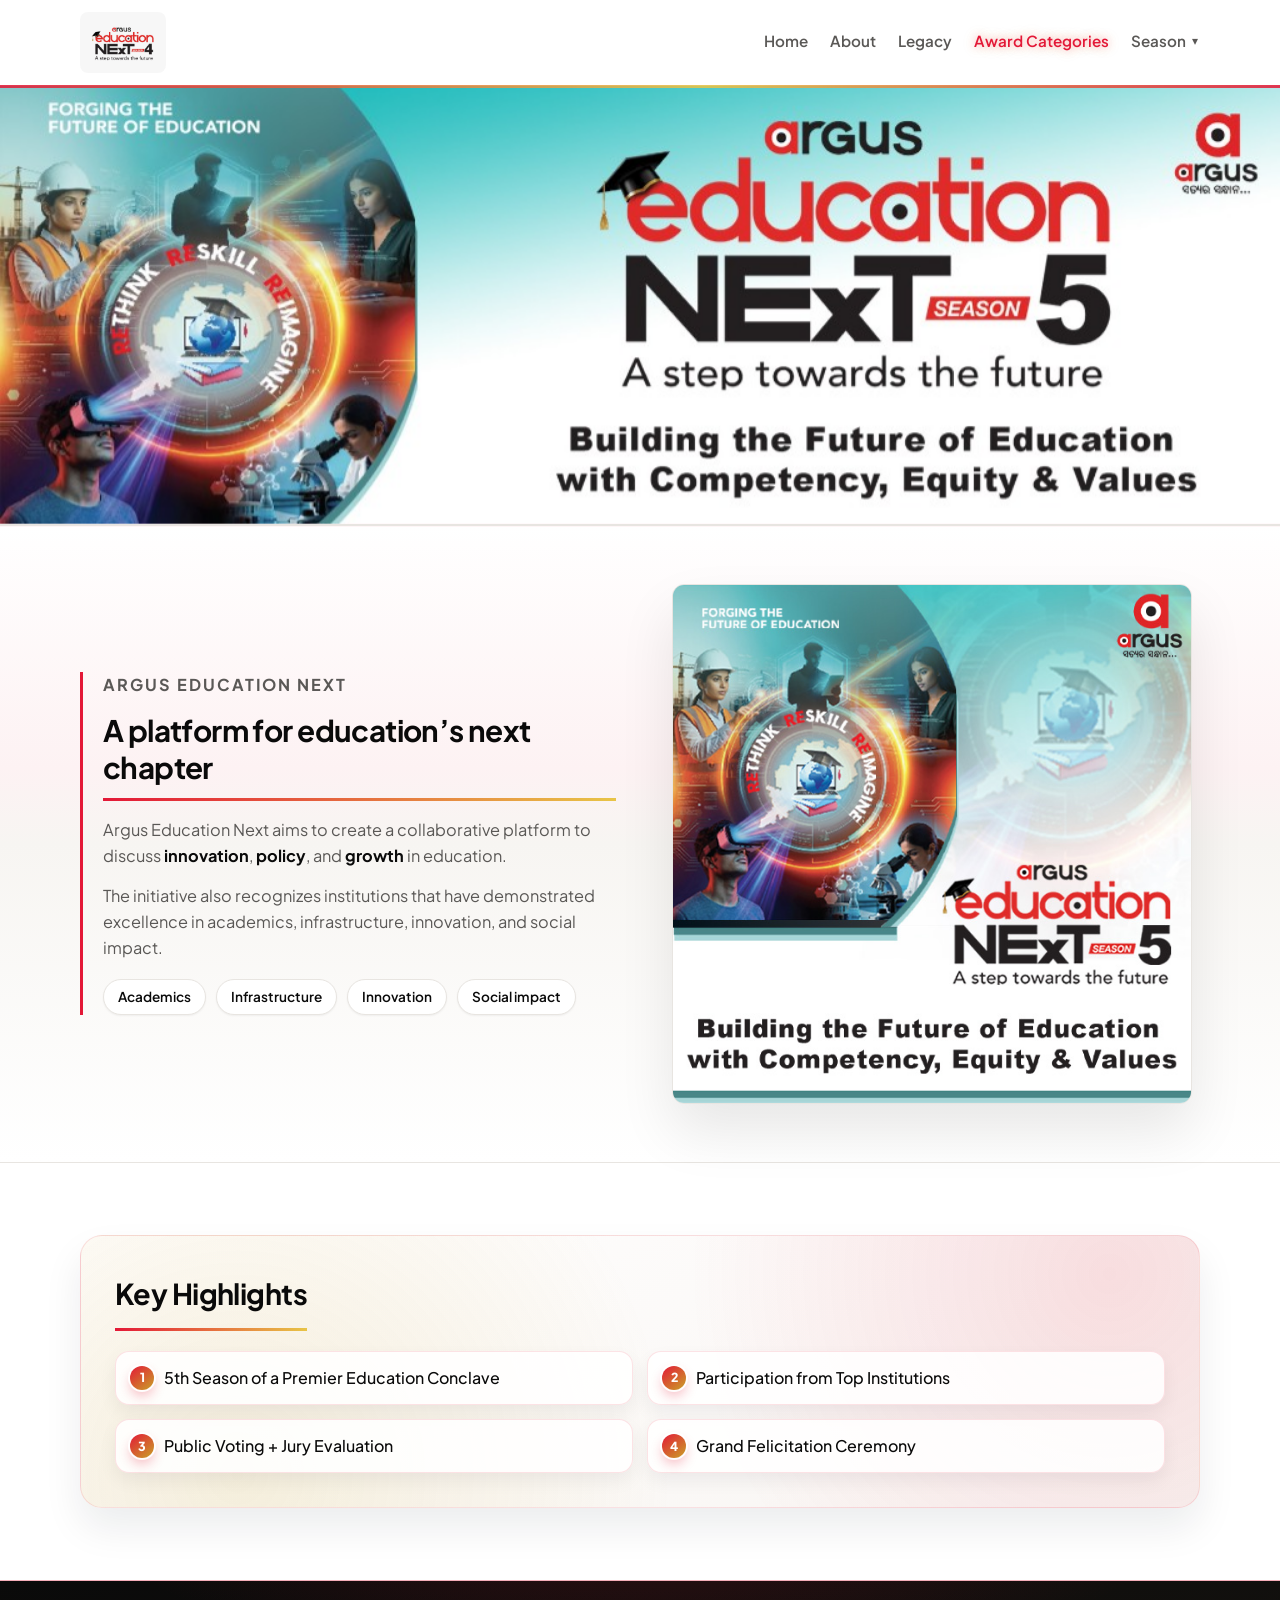
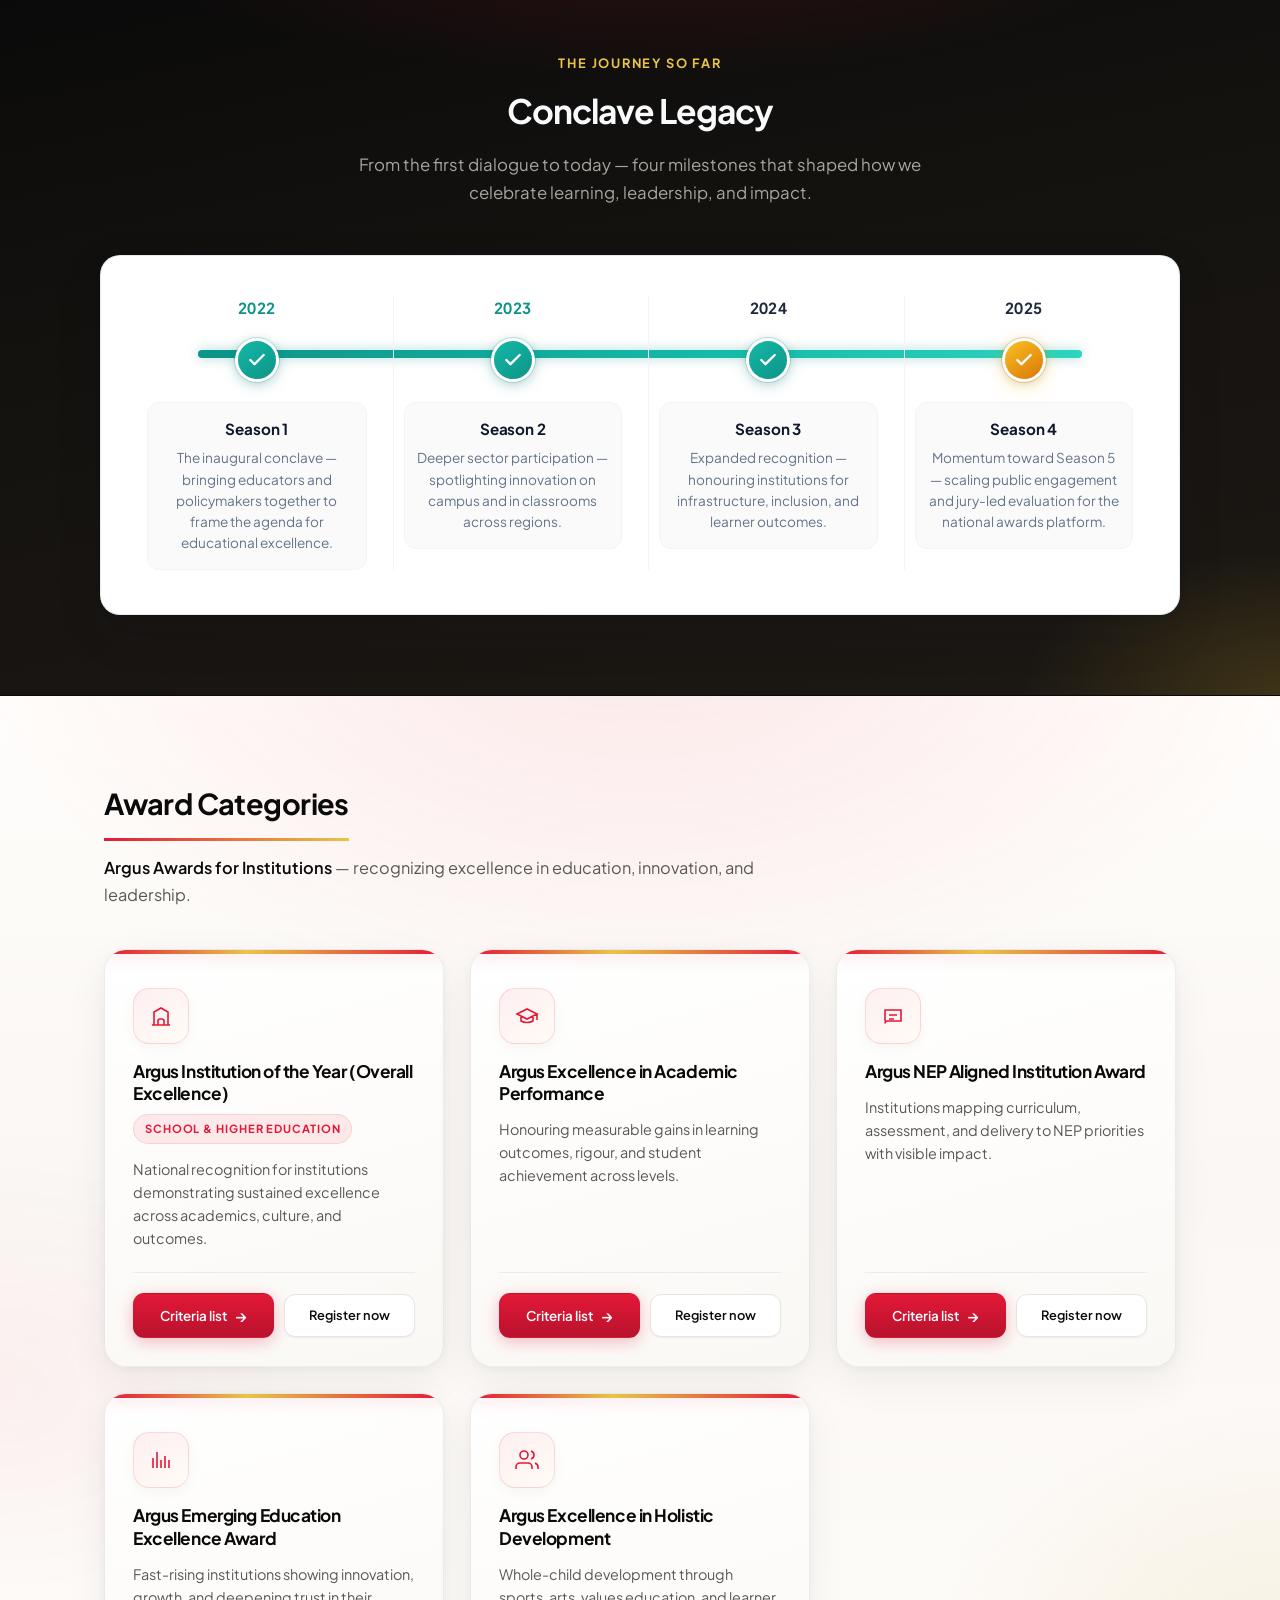
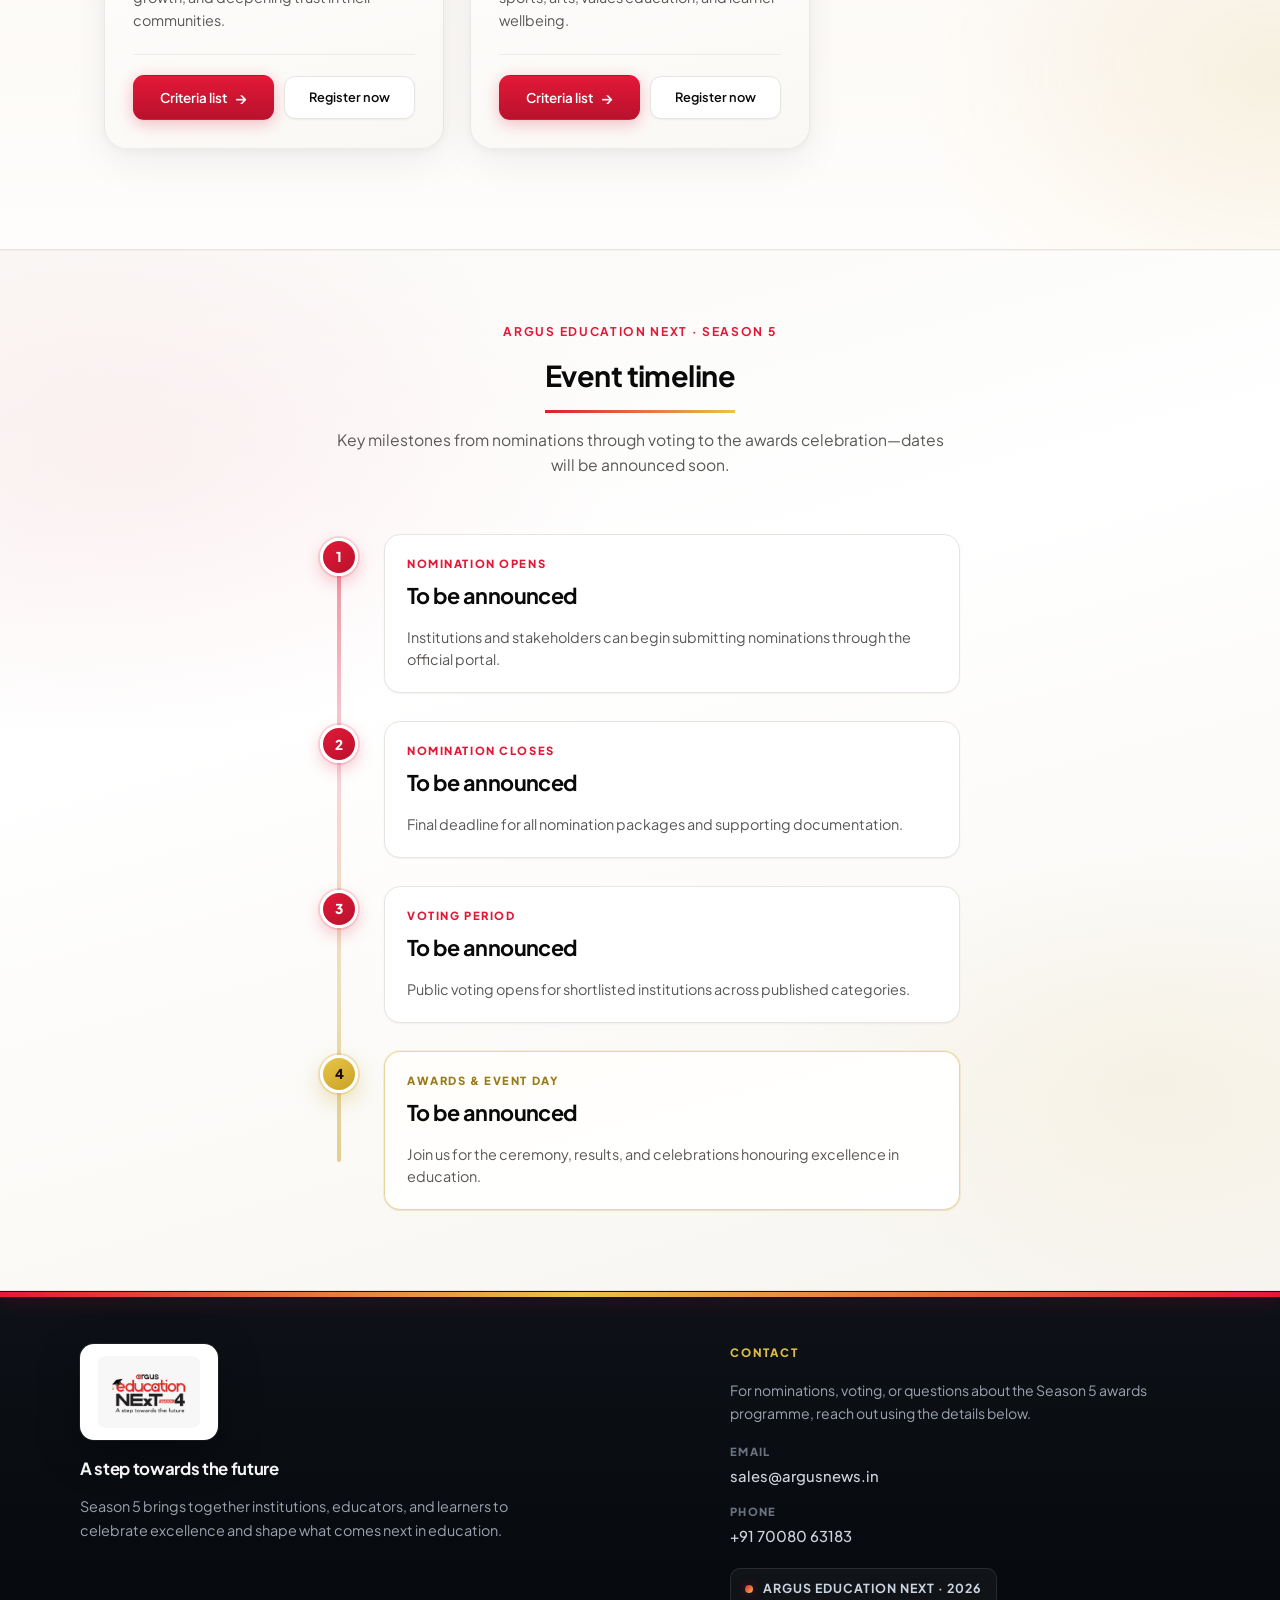
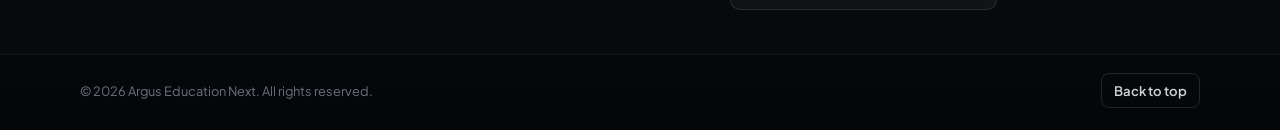
==== commit ca402811: "added data" ====
--- a/index.html
+++ b/index.html
@@ -415,11 +415,11 @@
           <ul class="site-footer__contact-details">
             <li>
               <span class="site-footer__contact-label">Email</span>
-              <a href="mailto:contact@argusnews.in">contact@argusnews.in</a>
+              <a href="mailto:sales@argusnews.in">sales@argusnews.in</a>
             </li>
             <li>
               <span class="site-footer__contact-label">Phone</span>
-              <a href="tel:+917008836933">+91 70088 36933</a>
+              <a href="tel:+917008063183">+91 70080 63183</a>
             </li>
           </ul>
           <p class="site-footer__badge">
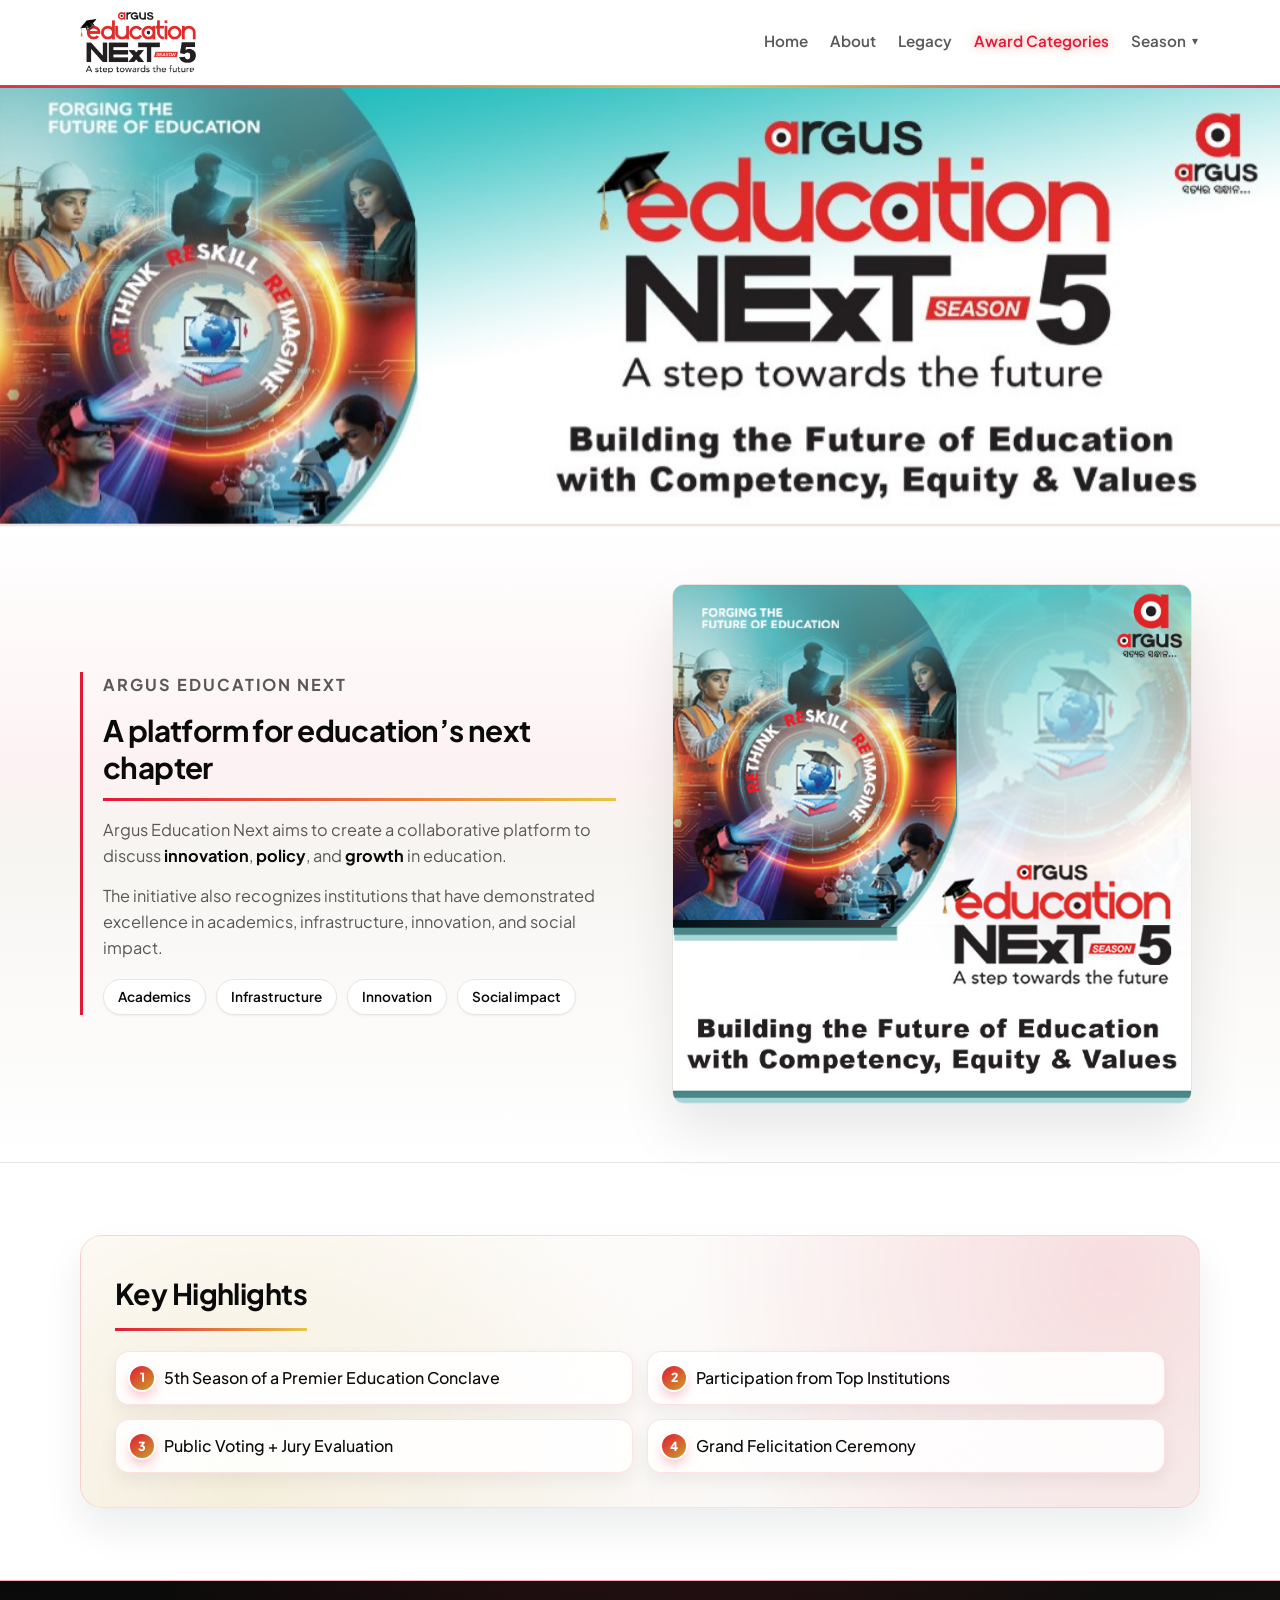
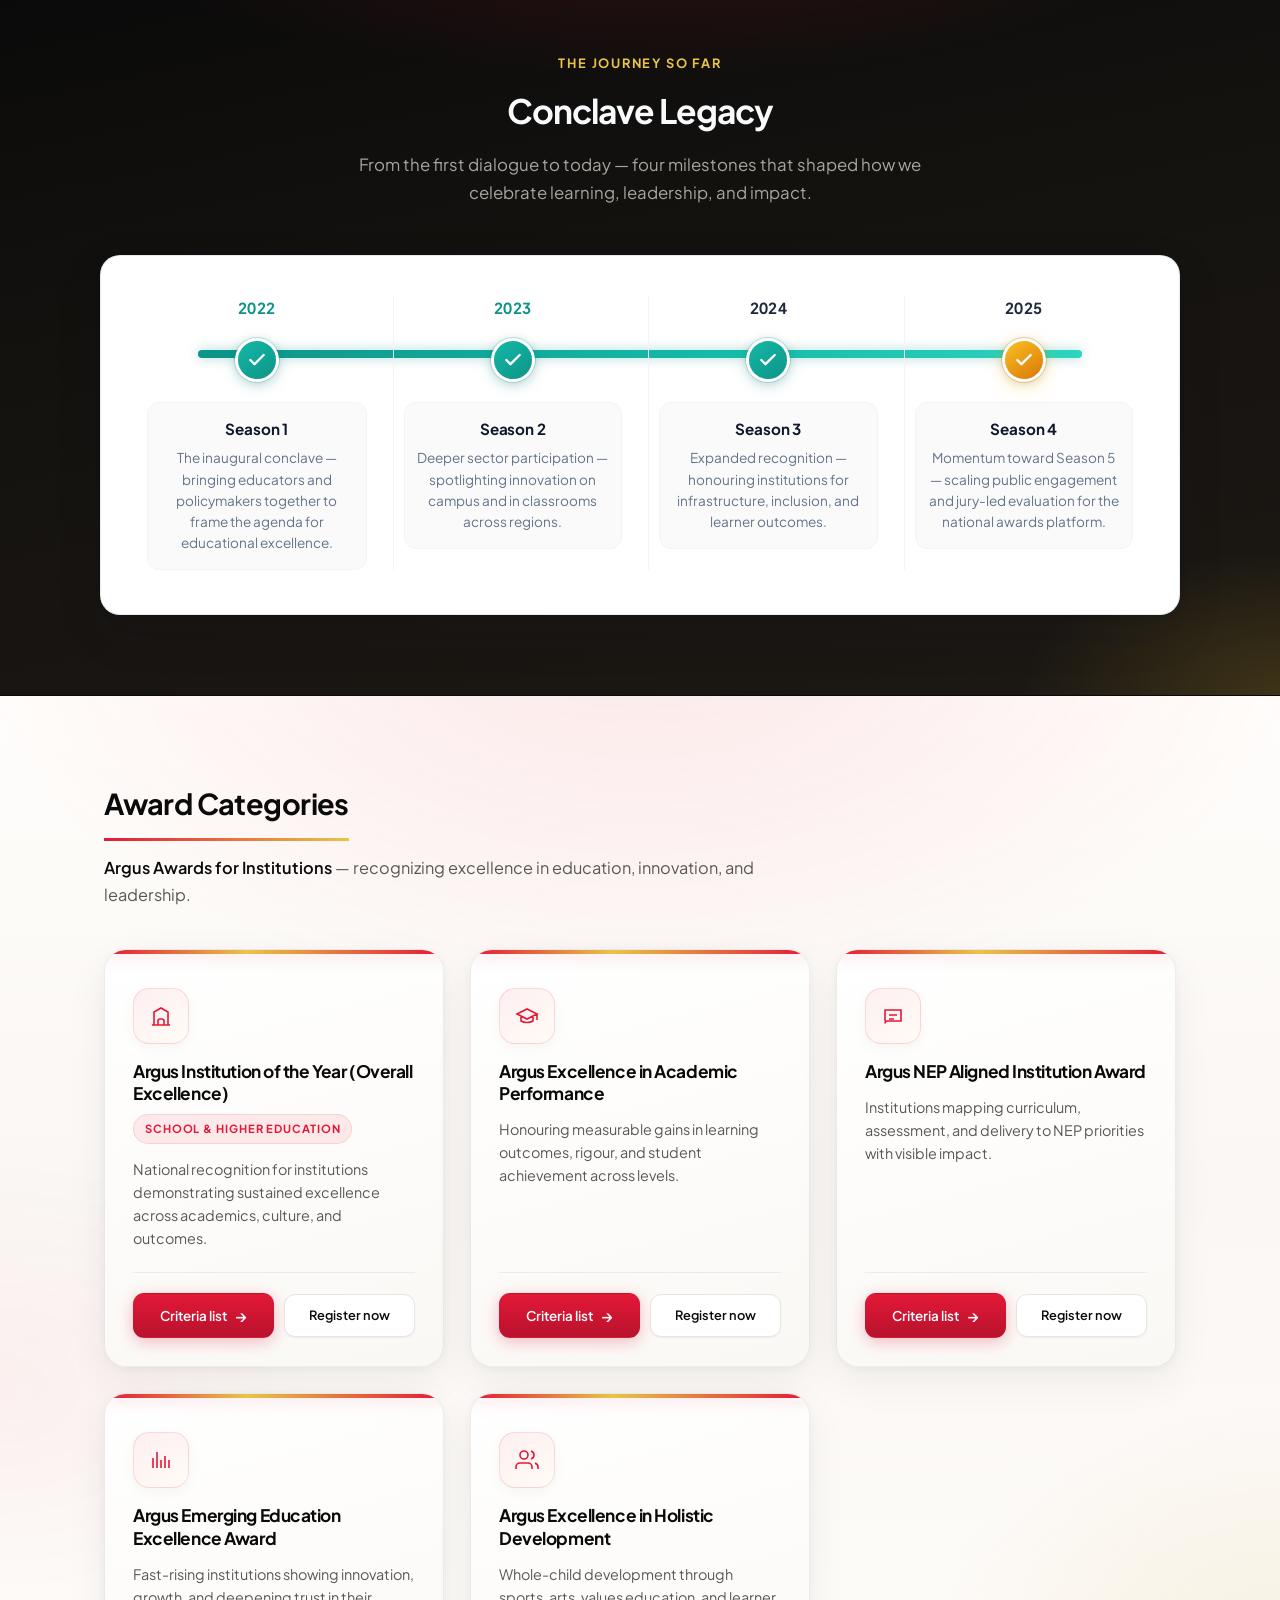
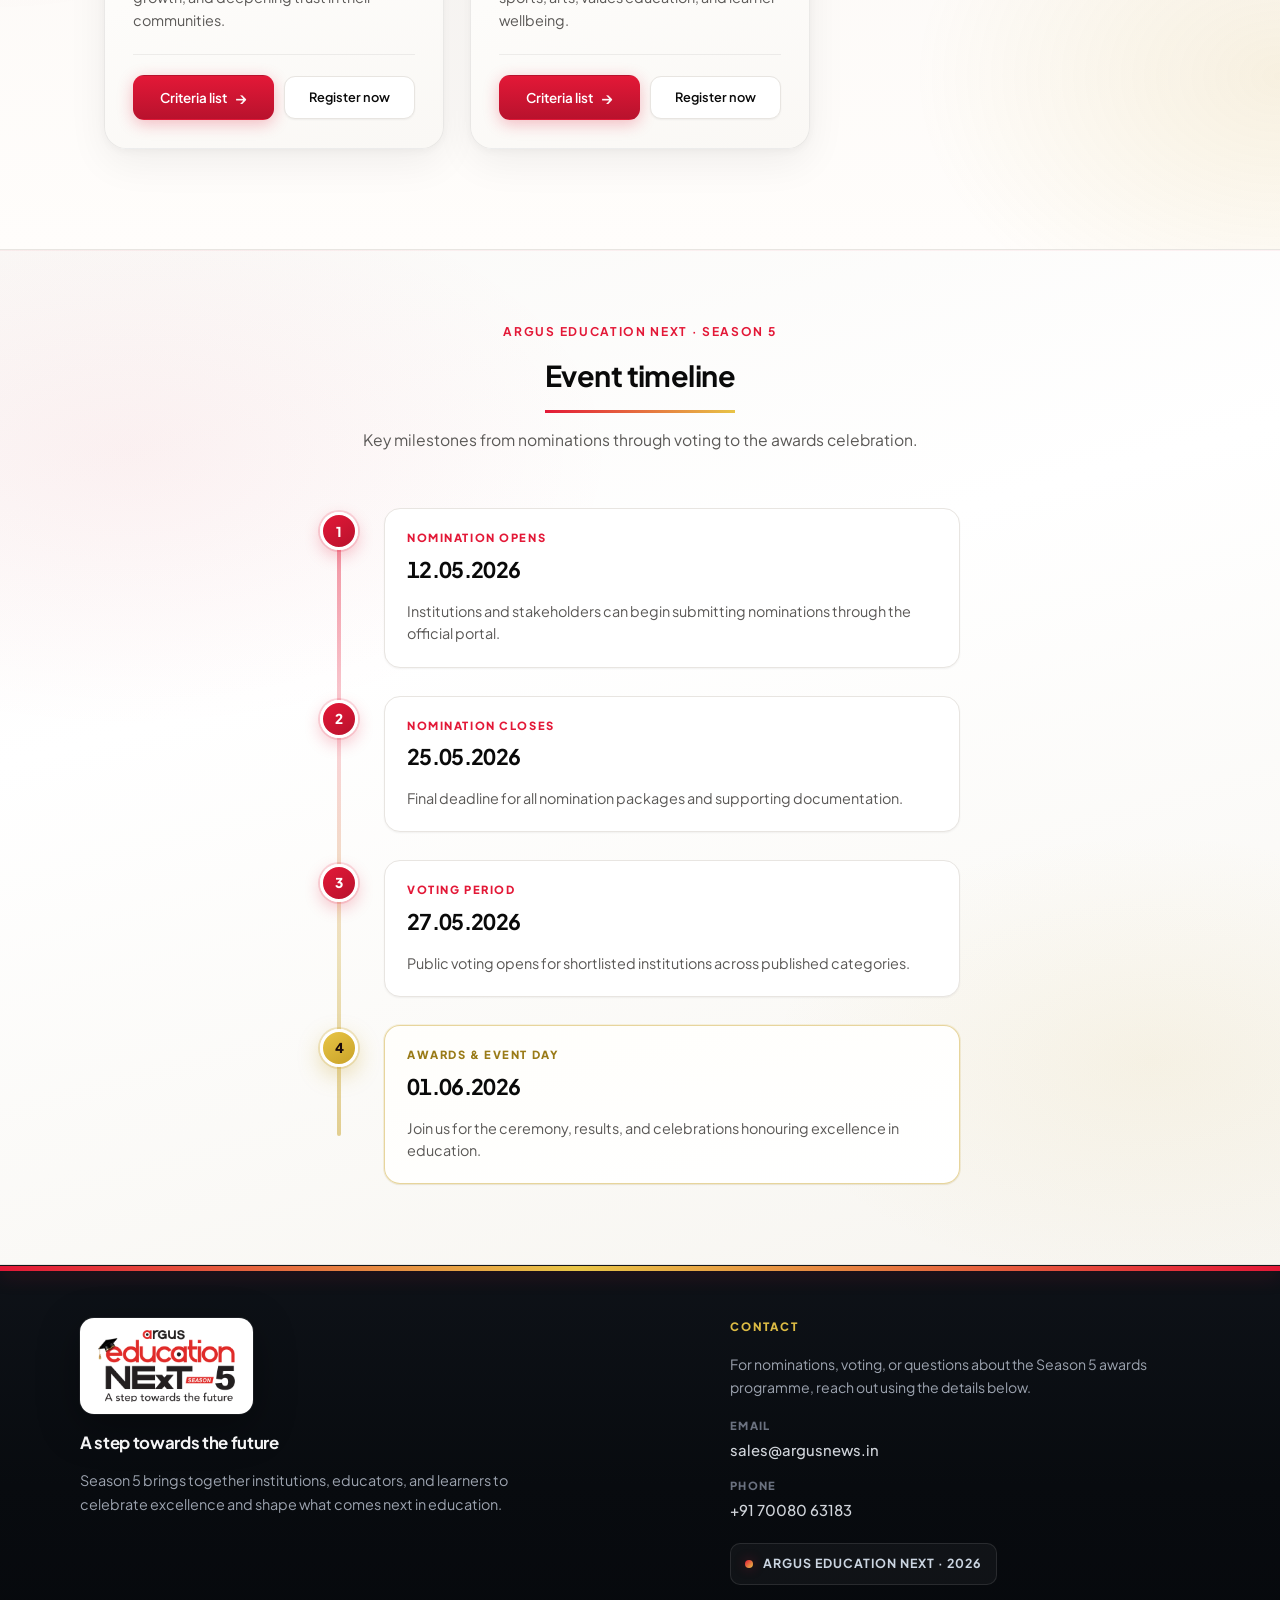
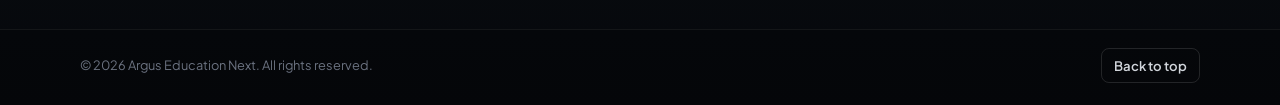
==== commit 63016e17: "Added folder data1" ====
--- a/index.html
+++ b/index.html
@@ -23,9 +23,9 @@
           <img
             class="brand-logo"
             src="assets/logo.png"
-            alt=""
-            width="1024"
-            height="723"
+            alt="Argus Education Next Season 5"
+            width="800"
+            height="420"
             decoding="async"
           />
         </a>
@@ -325,8 +325,7 @@
             <p class="timeline-eyebrow">Argus Education Next · Season 5</p>
             <h2 id="timeline-heading">Event timeline</h2>
             <p class="timeline-lede">
-              Key milestones from nominations through voting to the awards celebration—dates
-              will be announced soon.
+              Key milestones from nominations through voting to the awards celebration.
             </p>
           </header>
 
@@ -335,7 +334,7 @@
               <span class="timeline-step__marker" aria-hidden="true">1</span>
               <div class="timeline-step__card">
                 <p class="timeline-step__label">Nomination opens</p>
-                <time class="timeline-step__date">To be announced</time>
+                <time class="timeline-step__date" datetime="2026-05-12">12.05.2026</time>
                 <p class="timeline-step__hint">
                   Institutions and stakeholders can begin submitting nominations through the
                   official portal.
@@ -346,7 +345,7 @@
               <span class="timeline-step__marker" aria-hidden="true">2</span>
               <div class="timeline-step__card">
                 <p class="timeline-step__label">Nomination closes</p>
-                <time class="timeline-step__date">To be announced</time>
+                <time class="timeline-step__date" datetime="2026-05-25">25.05.2026</time>
                 <p class="timeline-step__hint">
                   Final deadline for all nomination packages and supporting documentation.
                 </p>
@@ -356,7 +355,7 @@
               <span class="timeline-step__marker" aria-hidden="true">3</span>
               <div class="timeline-step__card">
                 <p class="timeline-step__label">Voting period</p>
-                <time class="timeline-step__date">To be announced</time>
+                <time class="timeline-step__date" datetime="2026-05-27">27.05.2026</time>
                 <p class="timeline-step__hint">
                   Public voting opens for shortlisted institutions across published categories.
                 </p>
@@ -366,7 +365,7 @@
               <span class="timeline-step__marker timeline-step__marker--final" aria-hidden="true">4</span>
               <div class="timeline-step__card timeline-step__card--highlight">
                 <p class="timeline-step__label">Awards &amp; event day</p>
-                <time class="timeline-step__date">To be announced</time>
+                <time class="timeline-step__date" datetime="2026-06-01">01.06.2026</time>
                 <p class="timeline-step__hint">
                   Join us for the ceremony, results, and celebrations honouring excellence in
                   education.
@@ -391,9 +390,9 @@
               <img
                 class="footer-logo"
                 src="assets/logo.png"
-                alt=""
-                width="1024"
-                height="723"
+                alt="Argus Education Next Season 5"
+                width="800"
+                height="420"
                 decoding="async"
                 loading="lazy"
               />
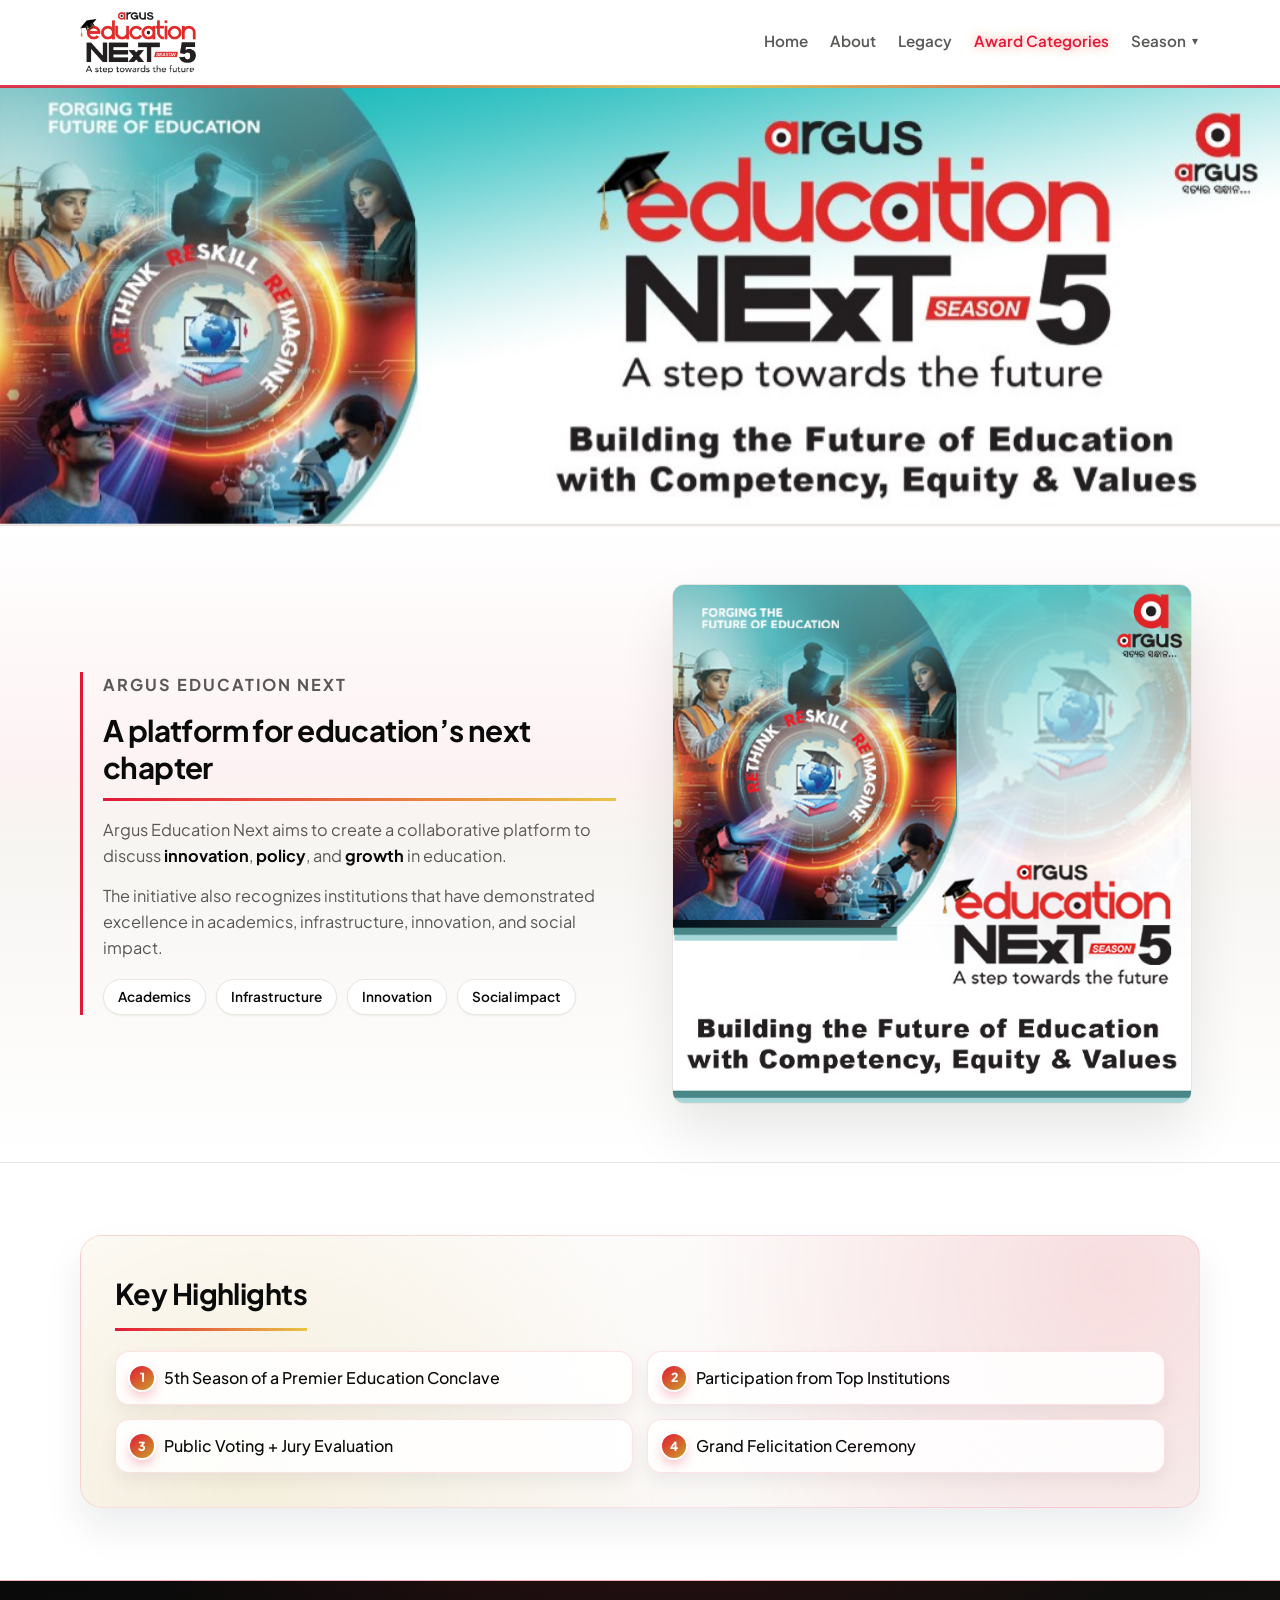
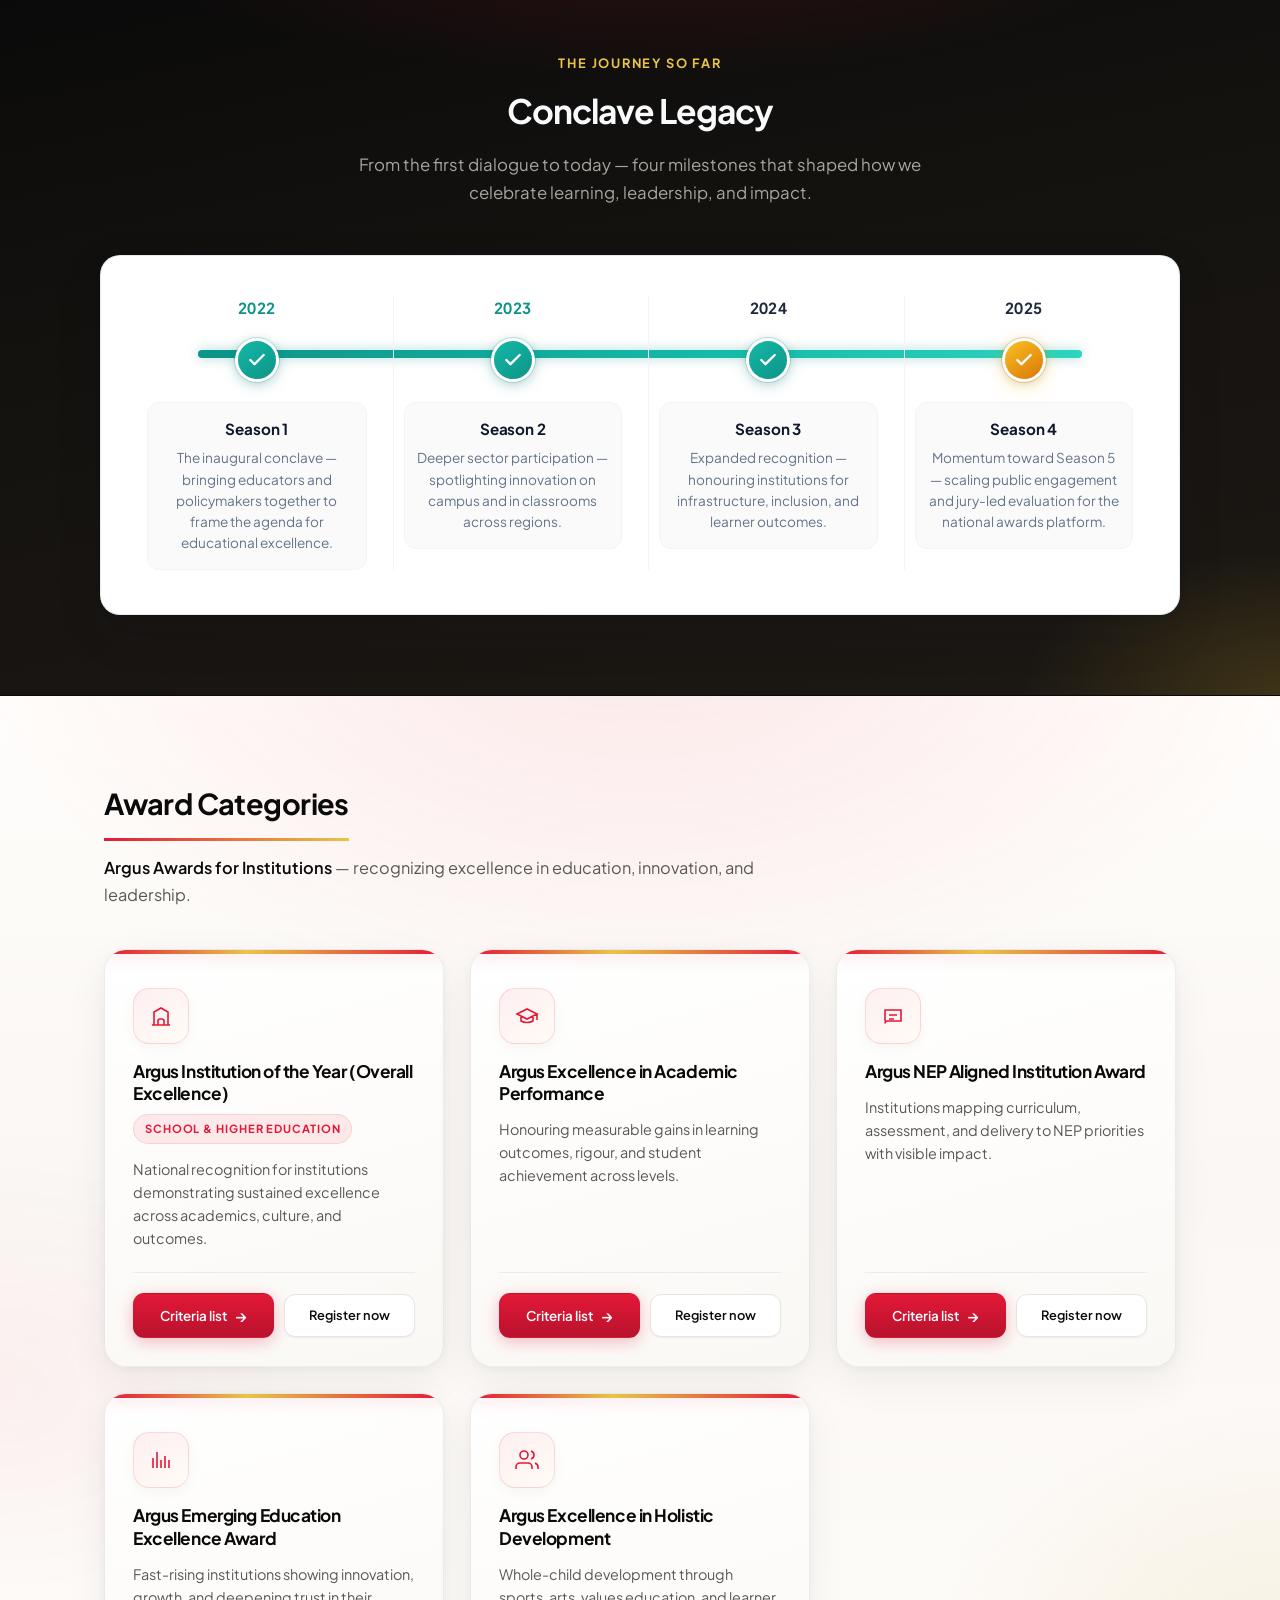
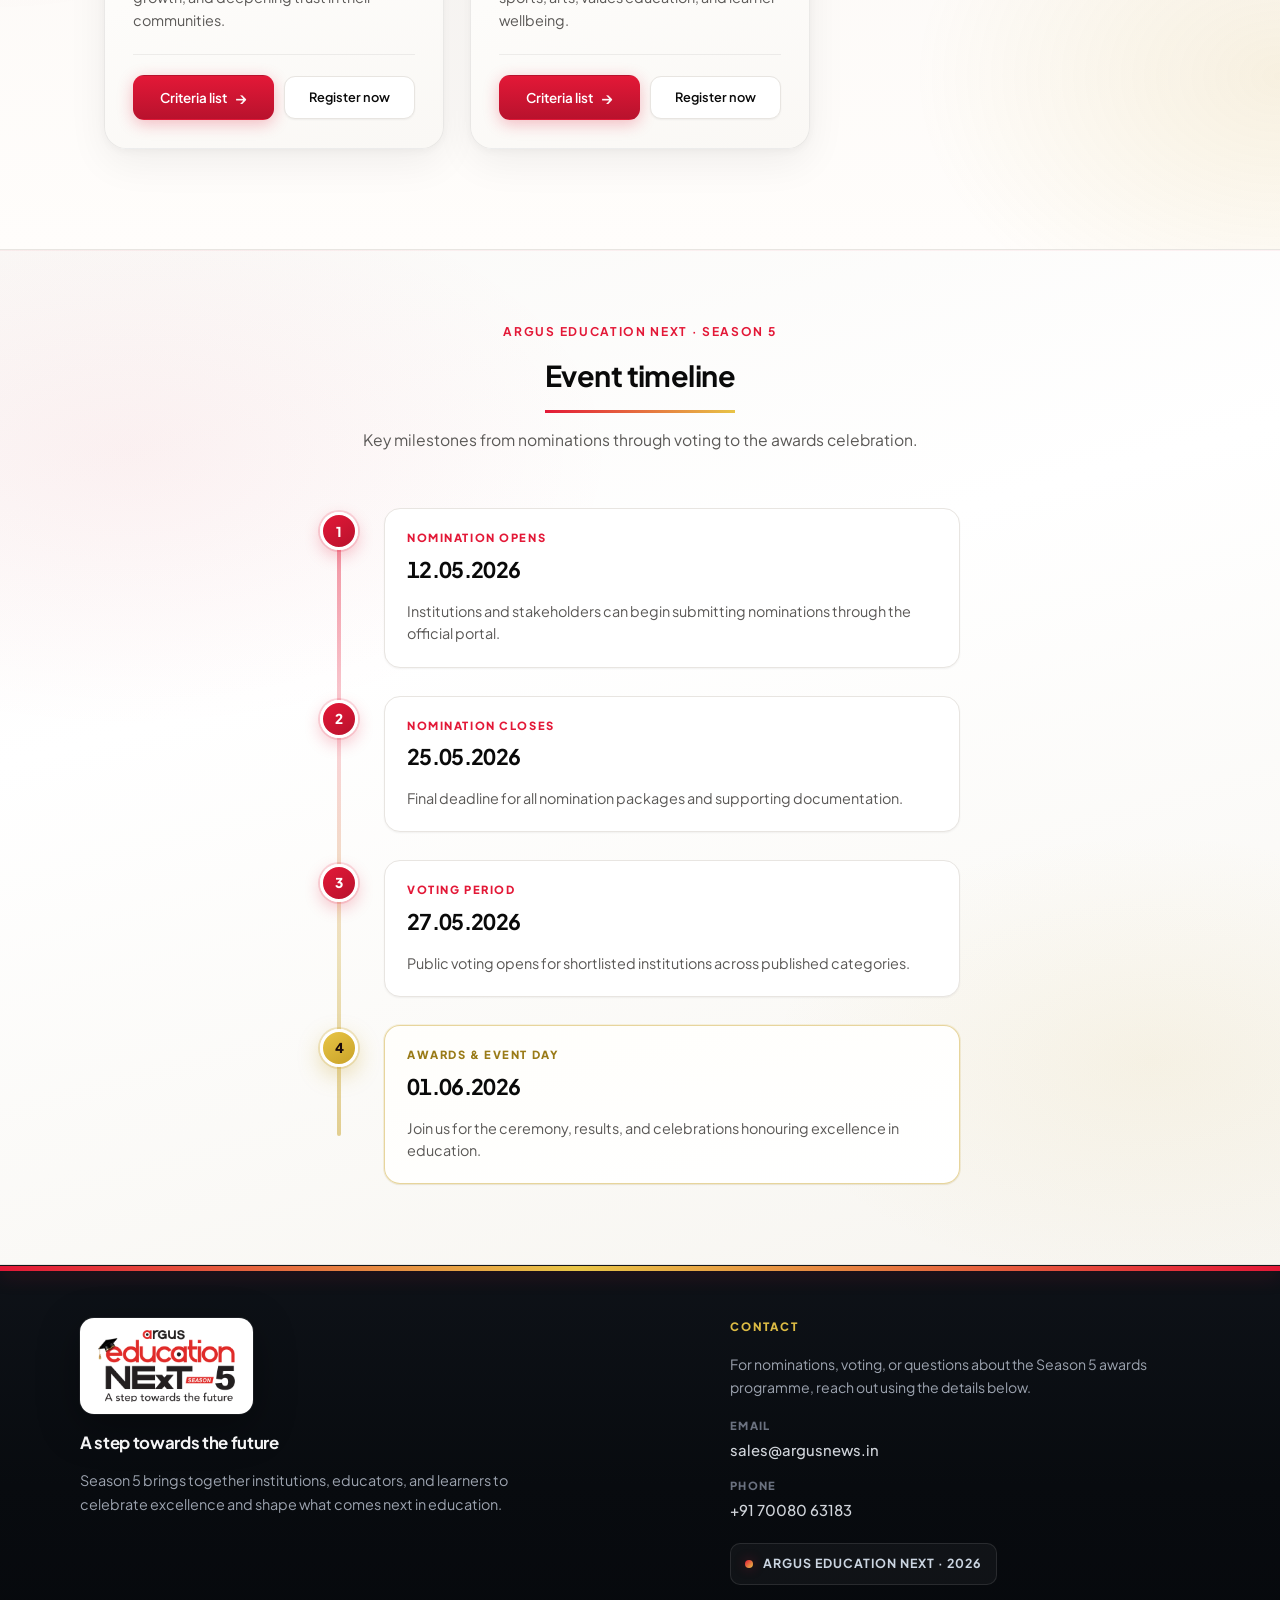
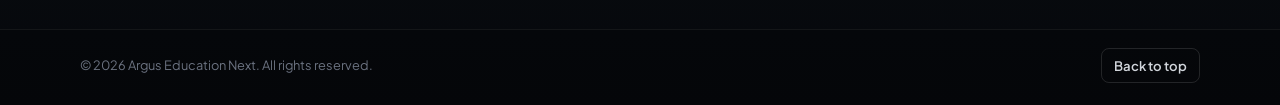
==== commit 84a29336: "responsive" ====
--- a/index.html
+++ b/index.html
@@ -29,7 +29,18 @@
             decoding="async"
           />
         </a>
-        <nav aria-label="Main navigation">
+        <button
+          class="nav-toggle"
+          type="button"
+          aria-expanded="false"
+          aria-controls="site-nav"
+          aria-label="Open menu"
+        >
+          <span class="nav-toggle__bar" aria-hidden="true"></span>
+          <span class="nav-toggle__bar" aria-hidden="true"></span>
+          <span class="nav-toggle__bar" aria-hidden="true"></span>
+        </button>
+        <nav id="site-nav" class="site-nav" aria-label="Main navigation">
           <ul class="menu">
             <li><a href="#home">Home</a></li>
             <li><a href="#about">About</a></li>
@@ -435,6 +446,7 @@
         </div>
       </div>
     </footer>
+    <script src="header.js" defer></script>
   </body>
 </html>
 
--- a/styles.css
+++ b/styles.css
@@ -5392,13 +5392,31 @@
 
   .menu-dropdown {
     position: static;
-    margin-top: 6px;
+    margin-top: 0;
     min-width: 100%;
     box-shadow: none;
     opacity: 1;
     visibility: visible;
     transform: none;
     border-radius: 10px;
+    max-height: 0;
+    overflow: hidden;
+    padding: 0;
+    border: 0;
+    background: transparent;
+  }
+
+  .menu-item-has-dropdown.is-submenu-open .menu-dropdown {
+    margin-top: 6px;
+    max-height: 14rem;
+  }
+
+  .menu-item-has-dropdown:focus-within .menu-dropdown {
+    max-height: 0;
+  }
+
+  .menu-item-has-dropdown.is-submenu-open:focus-within .menu-dropdown {
+    max-height: 14rem;
   }
 }
 
@@ -6048,3 +6066,217 @@
     aspect-ratio: 9 / 14;
   }
 }
+
+/* Responsive site header navigation */
+.nav-toggle {
+  display: none;
+  align-items: center;
+  justify-content: center;
+  flex-shrink: 0;
+  width: 44px;
+  height: 44px;
+  padding: 0;
+  border: 1px solid var(--border);
+  border-radius: 12px;
+  background: var(--bg-surface);
+  color: var(--text-main);
+  cursor: pointer;
+  transition: background-color 0.2s ease, border-color 0.2s ease, box-shadow 0.2s ease;
+}
+
+.nav-toggle__bar {
+  display: block;
+  width: 18px;
+  height: 2px;
+  margin: 3px 0;
+  border-radius: 999px;
+  background: currentColor;
+  transition: transform 0.25s ease, opacity 0.25s ease;
+}
+
+.site-header.is-nav-open .nav-toggle__bar:nth-child(1) {
+  transform: translateY(8px) rotate(45deg);
+}
+
+.site-header.is-nav-open .nav-toggle__bar:nth-child(2) {
+  opacity: 0;
+}
+
+.site-header.is-nav-open .nav-toggle__bar:nth-child(3) {
+  transform: translateY(-8px) rotate(-45deg);
+}
+
+@media (hover: hover) and (pointer: fine) {
+  .nav-toggle:hover {
+    background: var(--logo-white);
+    border-color: rgba(227, 24, 55, 0.28);
+    box-shadow: var(--shadow-sm);
+  }
+}
+
+@media (min-width: 901px) {
+  .site-nav {
+    display: block;
+  }
+
+  .menu {
+    justify-content: flex-end;
+    flex-wrap: nowrap;
+  }
+}
+
+@media (max-width: 1100px) and (min-width: 901px) {
+  .header-wrap {
+    gap: 14px;
+  }
+
+  .brand-logo {
+    height: 54px;
+    max-width: min(200px, 42vw);
+  }
+
+  .menu {
+    gap: 12px;
+  }
+
+  .menu a {
+    font-size: 0.875rem;
+    padding: 6px 0;
+  }
+}
+
+@media (max-width: 900px) {
+  .site-header {
+    z-index: 30;
+  }
+
+  .site-header .header-wrap {
+    flex-direction: row;
+    flex-wrap: wrap;
+    align-items: center;
+    justify-content: space-between;
+    gap: 10px 16px;
+    padding: 10px 0;
+  }
+
+  .site-header .brand-logo-link {
+    flex: 1 1 auto;
+    min-width: 0;
+  }
+
+  .site-header .brand-logo {
+    height: 48px;
+    max-width: min(200px, 52vw);
+  }
+
+  .nav-toggle {
+    display: inline-flex;
+    flex-direction: column;
+  }
+
+  .site-header .site-nav {
+    flex: 1 0 100%;
+    width: 100%;
+    max-height: 0;
+    overflow: hidden;
+    opacity: 0;
+    visibility: hidden;
+    pointer-events: none;
+    transition: max-height 0.35s ease, opacity 0.25s ease, visibility 0.25s ease;
+  }
+
+  .site-header.is-nav-open .site-nav {
+    max-height: min(80vh, 32rem);
+    opacity: 1;
+    visibility: visible;
+    pointer-events: auto;
+    padding-top: 4px;
+    padding-bottom: 8px;
+    overflow-y: auto;
+    overscroll-behavior: contain;
+    -webkit-overflow-scrolling: touch;
+  }
+
+  .site-header .menu {
+    display: flex;
+    flex-direction: column;
+    align-items: stretch;
+    width: 100%;
+    gap: 0;
+    justify-content: flex-start;
+  }
+
+  .site-header .menu > li {
+    width: 100%;
+  }
+
+  .site-header .menu a {
+    display: block;
+    width: 100%;
+    padding: 12px 0;
+    border-bottom: 1px solid var(--border);
+  }
+
+  .site-header .menu-dropdown a {
+    padding: 10px 0 10px 12px;
+    border-bottom: 1px solid var(--border);
+  }
+
+  .site-header .menu-dropdown li:last-child a {
+    border-bottom: 0;
+  }
+
+  .site-header .menu-item-has-dropdown > a::after {
+    transition: transform 0.2s ease;
+  }
+
+  .site-header .menu-item-has-dropdown.is-submenu-open > a::after {
+    transform: translateY(-1px) rotate(180deg);
+  }
+
+  .site-header .menu-item-has-dropdown .menu-dropdown {
+    position: static;
+    margin: 0;
+    padding: 0 0 0 12px;
+    min-width: 100%;
+    border: 0;
+    border-radius: 0;
+    background: transparent;
+    box-shadow: none;
+    opacity: 1;
+    visibility: visible;
+    transform: none;
+    max-height: 0;
+    overflow: hidden;
+    transition: max-height 0.25s ease;
+  }
+
+  .site-header .menu-item-has-dropdown.is-submenu-open .menu-dropdown {
+    max-height: 14rem;
+    margin-top: 4px;
+    margin-bottom: 4px;
+  }
+
+  .site-header .menu-item-has-dropdown > a {
+    justify-content: space-between;
+  }
+}
+
+@media (max-width: 640px) {
+  .site-header .brand-logo {
+    height: 44px;
+    max-width: min(180px, 58vw);
+  }
+}
+
+body.is-nav-locked {
+  overflow: hidden;
+}
+
+@media (prefers-reduced-motion: reduce) {
+  .nav-toggle,
+  .nav-toggle__bar,
+  .site-header .site-nav {
+    transition: none;
+  }
+}
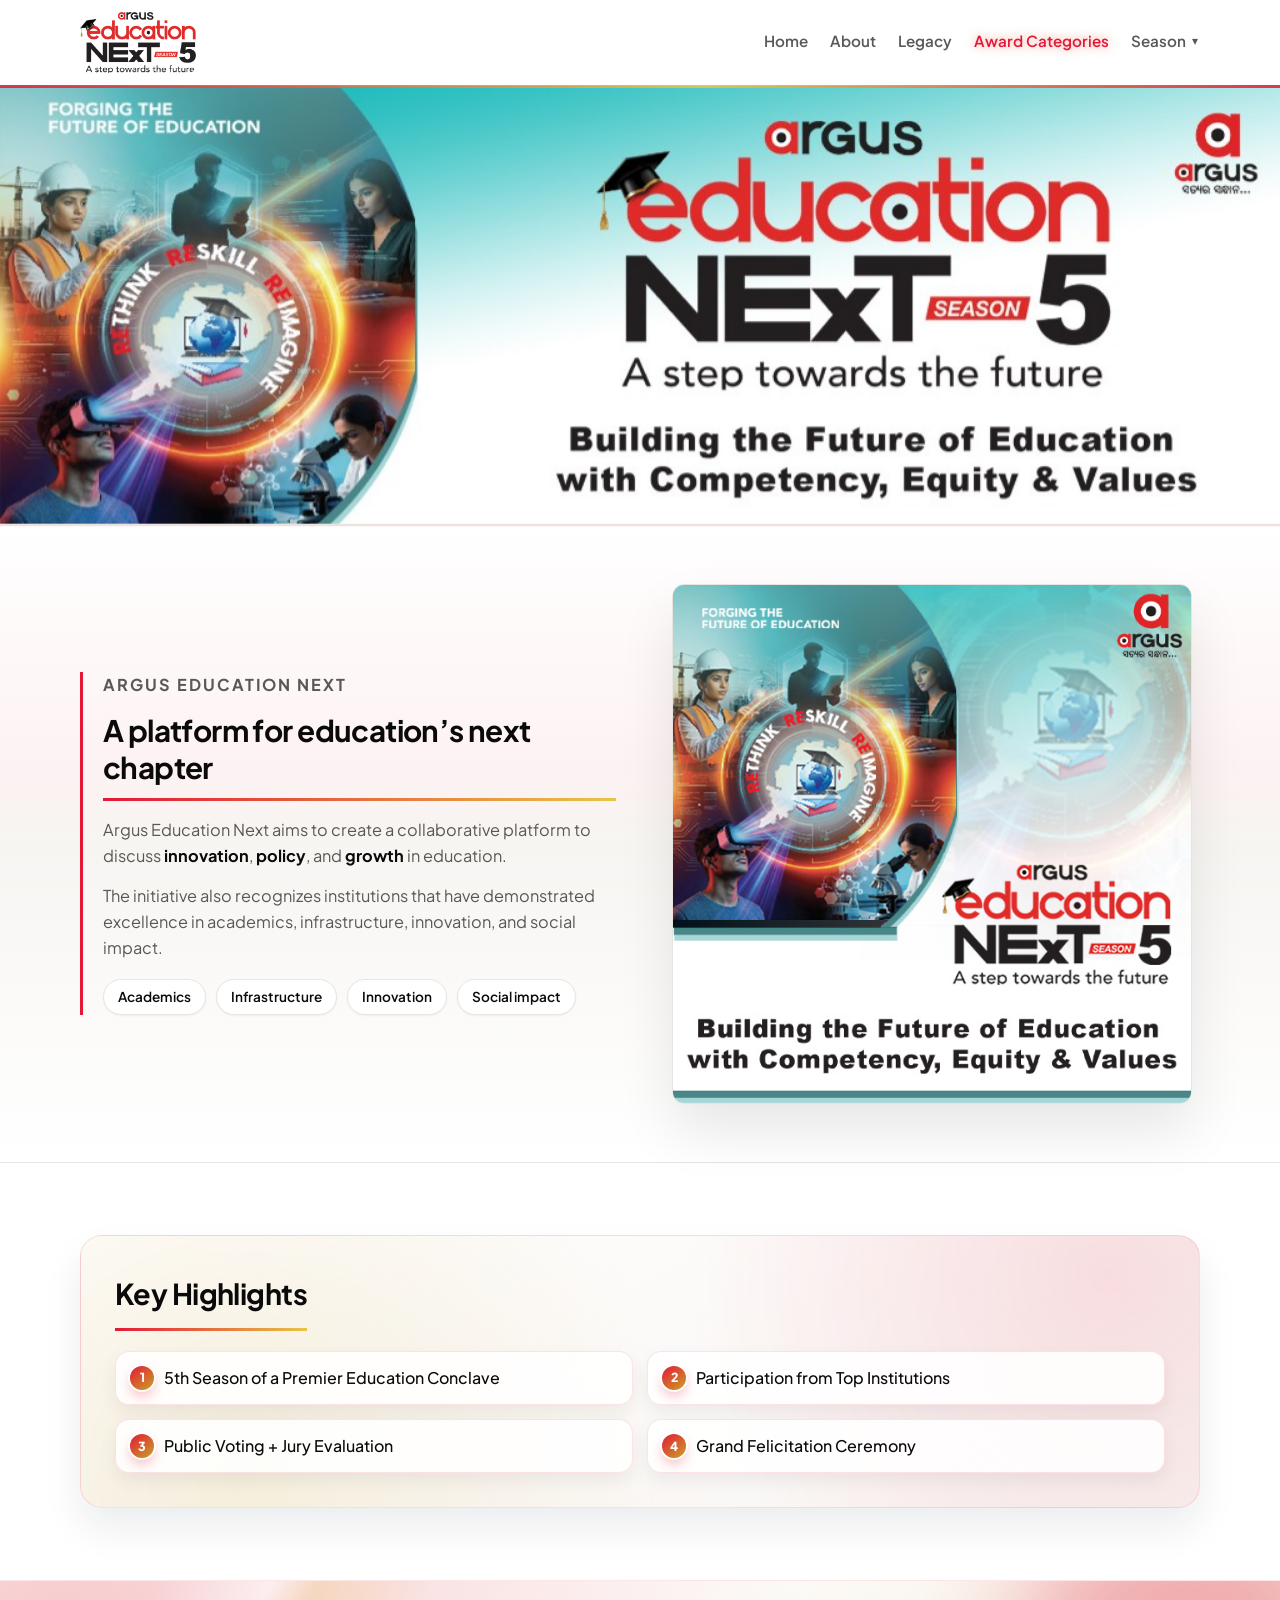
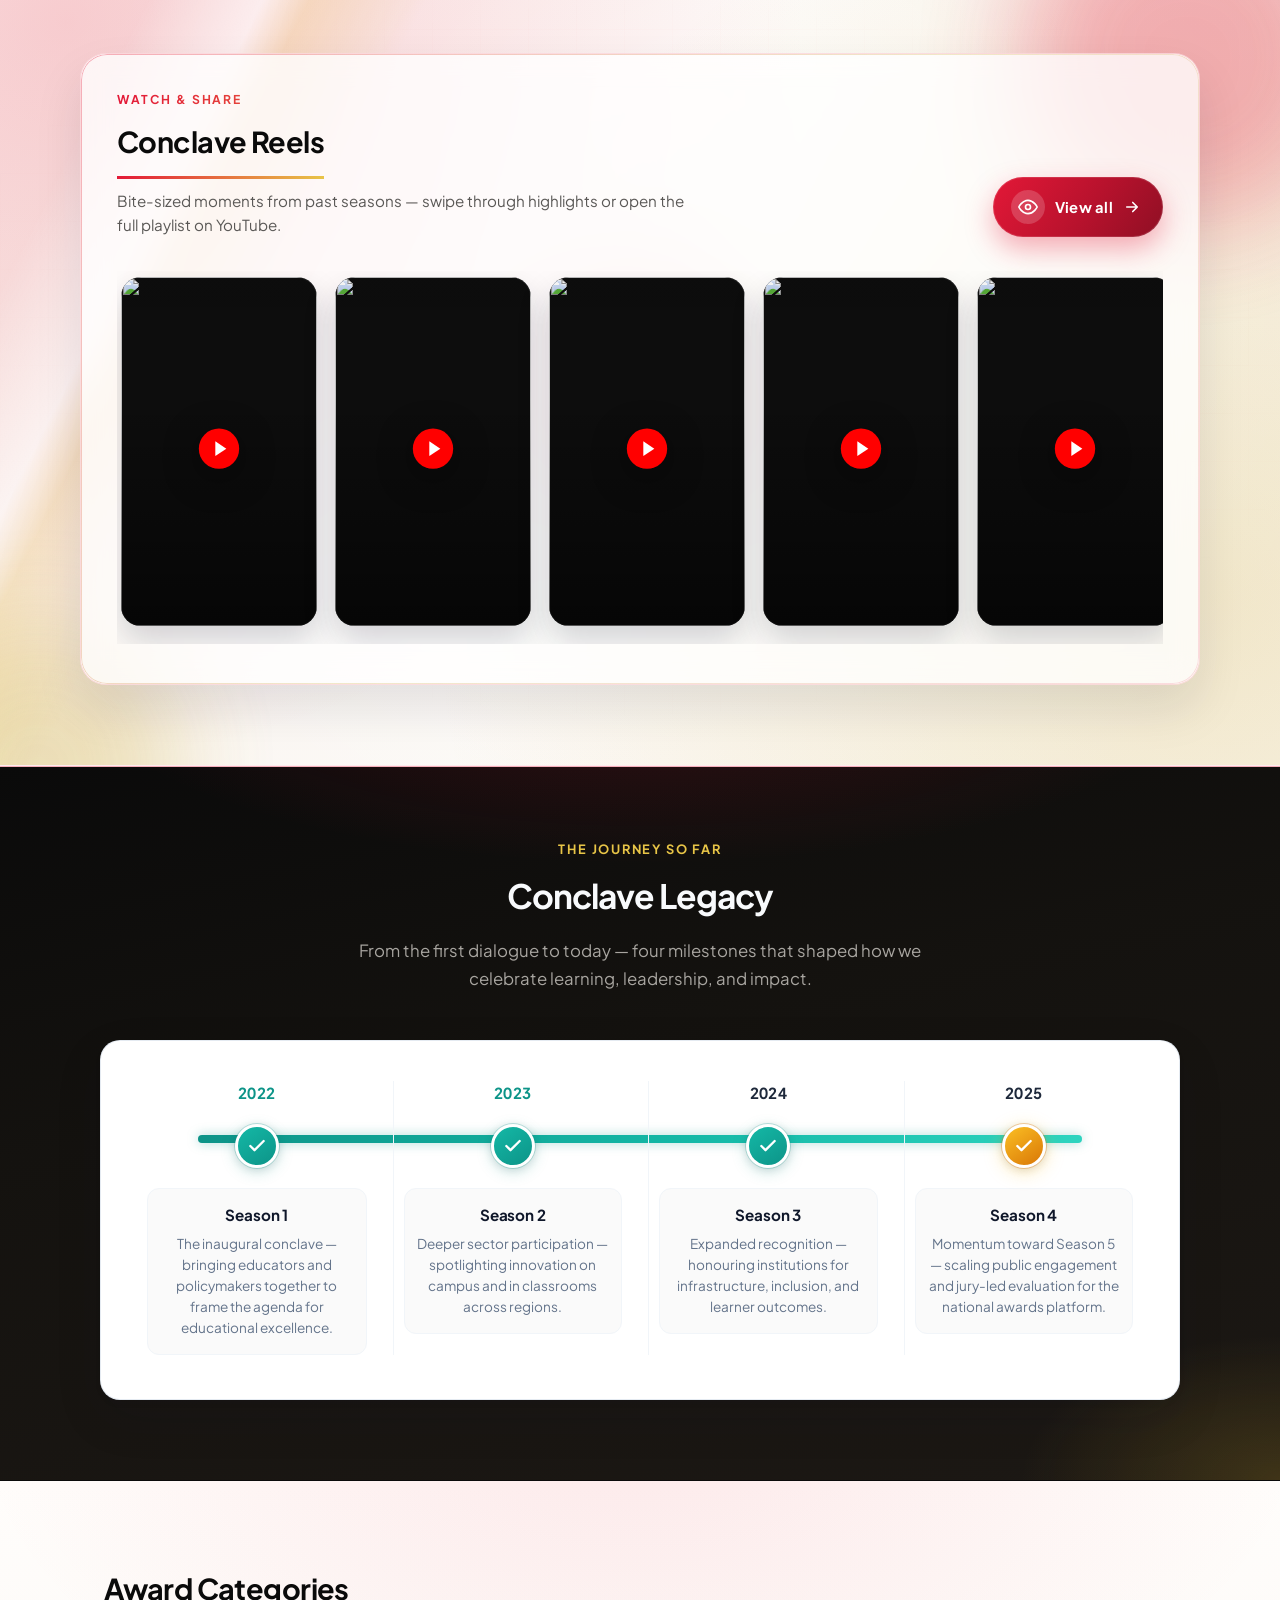
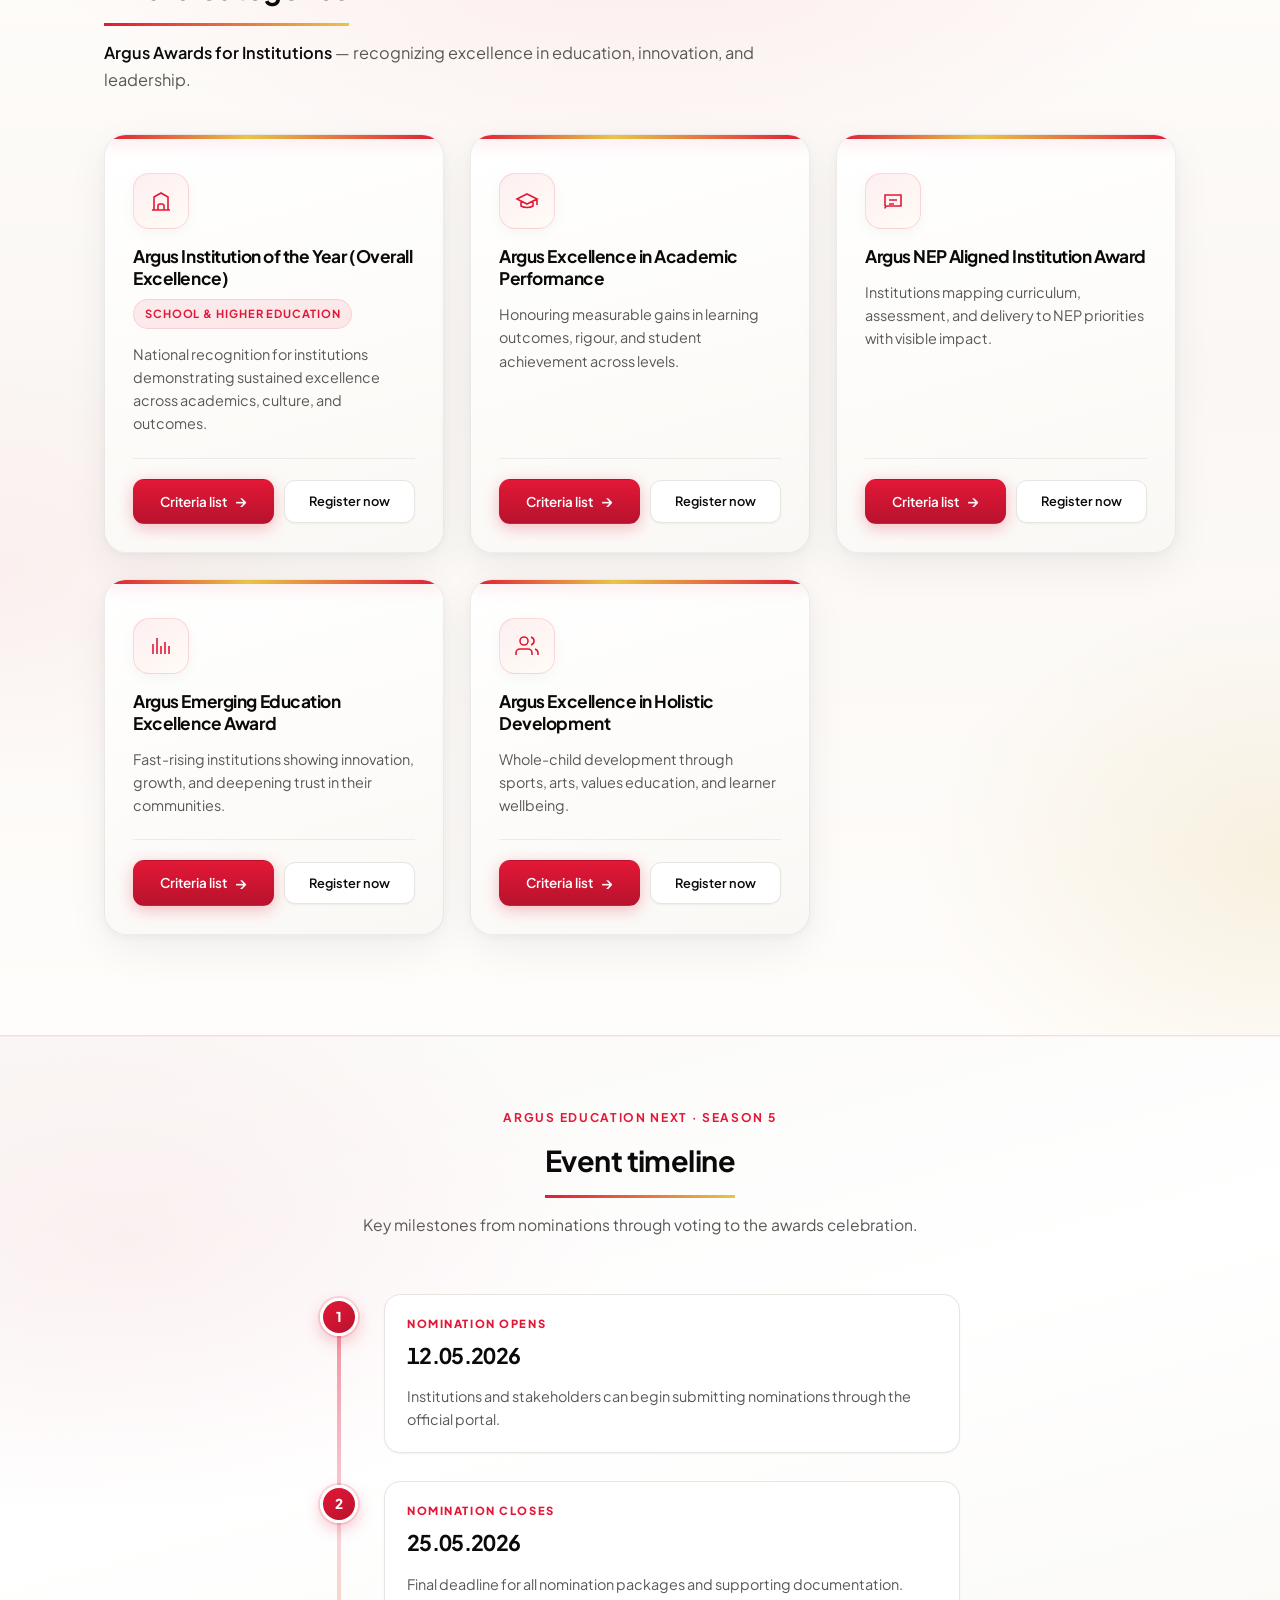
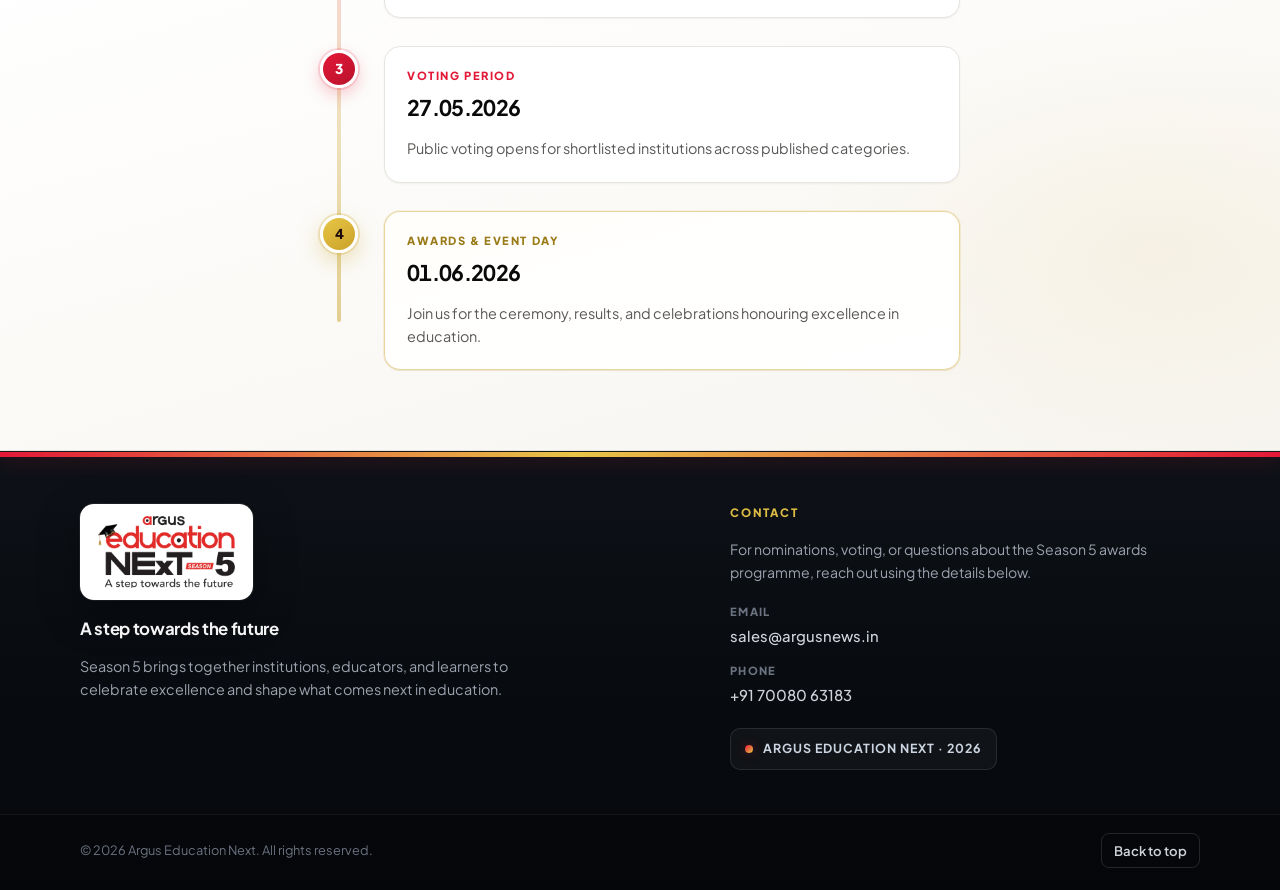
==== commit f58364c0: "Added The Latest Reels Section And A View All Button" ====
--- a/index.html
+++ b/index.html
@@ -129,6 +129,175 @@
       </section>
 
       <section
+        id="reels"
+        class="section reels-section animate-section"
+        aria-labelledby="reels-heading"
+      >
+        <div class="reels-section__bg" aria-hidden="true">
+          <div class="reels-section__mesh"></div>
+          <div class="reels-section__orb reels-section__orb--1"></div>
+          <div class="reels-section__orb reels-section__orb--2"></div>
+          <div class="reels-section__orb reels-section__orb--3"></div>
+          <div class="reels-section__grid"></div>
+          <div class="reels-section__beam"></div>
+        </div>
+        <div class="container reels-section__inner">
+          <div class="reels-section__panel">
+          <header class="reels-section__head">
+            <div class="reels-section__titles">
+              <p class="reels-section__eyebrow">Watch &amp; share</p>
+              <h2 id="reels-heading">Conclave Reels</h2>
+              <p class="reels-section__lede">
+                Bite-sized moments from past seasons — swipe through highlights or open the full
+                playlist on YouTube.
+              </p>
+            </div>
+            <a
+              class="reels-section__viewall"
+              href="https://www.youtube.com/playlist?list=PL1yg0w31ITMxlA3RdhFfHSILLYlIORvqP"
+              target="_blank"
+              rel="noopener noreferrer"
+            >
+              <span class="reels-section__viewall-icon" aria-hidden="true">
+                <svg viewBox="0 0 24 24" width="20" height="20" fill="none" stroke="currentColor" stroke-width="2" stroke-linecap="round" stroke-linejoin="round">
+                  <path d="M1 12s4-8 11-8 11 8 11 8-4 8-11 8-11-8-11-8z" />
+                  <circle cx="12" cy="12" r="3" />
+                </svg>
+              </span>
+              View all
+              <span class="reels-section__viewall-arrow" aria-hidden="true">
+                <svg viewBox="0 0 24 24" width="18" height="18" fill="none" stroke="currentColor" stroke-width="2.2" stroke-linecap="round" stroke-linejoin="round">
+                  <path d="M5 12h14M13 6l6 6-6 6" />
+                </svg>
+              </span>
+            </a>
+          </header>
+
+          <div class="reels-track-wrap">
+            <div class="reels-track" role="list">
+              <a
+                class="reel-card"
+                role="listitem"
+                href="https://www.youtube.com/shorts/-arhhbLYei0"
+                target="_blank"
+                rel="noopener noreferrer"
+                aria-label="Watch latest conclave short 1 on YouTube"
+              >
+                <span class="reel-card__media">
+                  <img src="https://i.ytimg.com/vi/-arhhbLYei0/hqdefault.jpg" alt="" width="360" height="640" loading="lazy" decoding="async" />
+                  <span class="reel-card__shine" aria-hidden="true"></span>
+                  <span class="reel-card__play" aria-hidden="true">
+                    <svg viewBox="0 0 24 24" width="44" height="44" fill="none" aria-hidden="true">
+                      <circle cx="12" cy="12" r="11" fill="#ff0000" />
+                      <path d="M10 8l6 4-6 4V8z" fill="#fff" />
+                    </svg>
+                  </span>
+                </span>
+              </a>
+              <a
+                class="reel-card"
+                role="listitem"
+                href="https://www.youtube.com/shorts/4bDjcKawgBo"
+                target="_blank"
+                rel="noopener noreferrer"
+                aria-label="Watch latest conclave short 2 on YouTube"
+              >
+                <span class="reel-card__media">
+                  <img src="https://i.ytimg.com/vi/4bDjcKawgBo/hqdefault.jpg" alt="" width="360" height="640" loading="lazy" decoding="async" />
+                  <span class="reel-card__shine" aria-hidden="true"></span>
+                  <span class="reel-card__play" aria-hidden="true">
+                    <svg viewBox="0 0 24 24" width="44" height="44" fill="none" aria-hidden="true">
+                      <circle cx="12" cy="12" r="11" fill="#ff0000" />
+                      <path d="M10 8l6 4-6 4V8z" fill="#fff" />
+                    </svg>
+                  </span>
+                </span>
+              </a>
+              <a
+                class="reel-card"
+                role="listitem"
+                href="https://www.youtube.com/shorts/zMn9MpyCHdE"
+                target="_blank"
+                rel="noopener noreferrer"
+                aria-label="Watch latest conclave short 3 on YouTube"
+              >
+                <span class="reel-card__media">
+                  <img src="https://i.ytimg.com/vi/zMn9MpyCHdE/hqdefault.jpg" alt="" width="360" height="640" loading="lazy" decoding="async" />
+                  <span class="reel-card__shine" aria-hidden="true"></span>
+                  <span class="reel-card__play" aria-hidden="true">
+                    <svg viewBox="0 0 24 24" width="44" height="44" fill="none" aria-hidden="true">
+                      <circle cx="12" cy="12" r="11" fill="#ff0000" />
+                      <path d="M10 8l6 4-6 4V8z" fill="#fff" />
+                    </svg>
+                  </span>
+                </span>
+              </a>
+              <a
+                class="reel-card"
+                role="listitem"
+                href="https://www.youtube.com/shorts/BF2yPqPabGw"
+                target="_blank"
+                rel="noopener noreferrer"
+                aria-label="Watch latest conclave short 4 on YouTube"
+              >
+                <span class="reel-card__media">
+                  <img src="https://i.ytimg.com/vi/BF2yPqPabGw/hqdefault.jpg" alt="" width="360" height="640" loading="lazy" decoding="async" />
+                  <span class="reel-card__shine" aria-hidden="true"></span>
+                  <span class="reel-card__play" aria-hidden="true">
+                    <svg viewBox="0 0 24 24" width="44" height="44" fill="none" aria-hidden="true">
+                      <circle cx="12" cy="12" r="11" fill="#ff0000" />
+                      <path d="M10 8l6 4-6 4V8z" fill="#fff" />
+                    </svg>
+                  </span>
+                </span>
+              </a>
+              <a
+                class="reel-card"
+                role="listitem"
+                href="https://www.youtube.com/shorts/x_r-1-1A0mc"
+                target="_blank"
+                rel="noopener noreferrer"
+                aria-label="Watch latest conclave short 5 on YouTube"
+              >
+                <span class="reel-card__media">
+                  <img src="https://i.ytimg.com/vi/x_r-1-1A0mc/hqdefault.jpg" alt="" width="360" height="640" loading="lazy" decoding="async" />
+                  <span class="reel-card__shine" aria-hidden="true"></span>
+                  <span class="reel-card__play" aria-hidden="true">
+                    <svg viewBox="0 0 24 24" width="44" height="44" fill="none" aria-hidden="true">
+                      <circle cx="12" cy="12" r="11" fill="#ff0000" />
+                      <path d="M10 8l6 4-6 4V8z" fill="#fff" />
+                    </svg>
+                  </span>
+                </span>
+              </a>
+            </div>
+            <p class="reels-track__hint" aria-hidden="true">Swipe to explore →</p>
+          </div>
+
+          <a
+            class="reels-section__viewall reels-section__viewall--mobile"
+            href="https://www.youtube.com/playlist?list=PL1yg0w31ITMxlA3RdhFfHSILLYlIORvqP"
+            target="_blank"
+            rel="noopener noreferrer"
+          >
+            <span class="reels-section__viewall-icon" aria-hidden="true">
+              <svg viewBox="0 0 24 24" width="20" height="20" fill="none" stroke="currentColor" stroke-width="2" stroke-linecap="round" stroke-linejoin="round">
+                <path d="M1 12s4-8 11-8 11 8 11 8-4 8-11 8-11-8-11-8z" />
+                <circle cx="12" cy="12" r="3" />
+              </svg>
+            </span>
+            View all reels
+            <span class="reels-section__viewall-arrow" aria-hidden="true">
+              <svg viewBox="0 0 24 24" width="18" height="18" fill="none" stroke="currentColor" stroke-width="2.2" stroke-linecap="round" stroke-linejoin="round">
+                <path d="M5 12h14M13 6l6 6-6 6" />
+              </svg>
+            </span>
+          </a>
+          </div>
+        </div>
+      </section>
+
+      <section
         id="legacy"
         class="section legacy-section animate-section"
         aria-labelledby="legacy-heading"
--- a/styles.css
+++ b/styles.css
@@ -5549,6 +5549,610 @@
   }
 }
 
+/* ----- Conclave Reels (home) ----- */
+.reels-section {
+  position: relative;
+  padding: 72px 0 80px;
+  overflow: hidden;
+  border-top: 1px solid rgba(227, 24, 55, 0.1);
+  border-bottom: 1px solid rgba(227, 24, 55, 0.08);
+}
+
+.reels-section__bg {
+  position: absolute;
+  inset: 0;
+  z-index: 0;
+  pointer-events: none;
+  overflow: hidden;
+}
+
+.reels-section__mesh {
+  position: absolute;
+  inset: -30% -20%;
+  background:
+    radial-gradient(circle at 18% 22%, rgba(227, 24, 55, 0.2), transparent 42%),
+    radial-gradient(circle at 82% 68%, rgba(201, 162, 39, 0.22), transparent 46%),
+    radial-gradient(circle at 55% 40%, rgba(255, 255, 255, 0.9), transparent 55%),
+    linear-gradient(160deg, #fffdfb 0%, #f9f4ee 42%, #fffefe 100%);
+  animation: reelsMeshDrift 14s ease-in-out infinite alternate;
+}
+
+.reels-section__orb {
+  position: absolute;
+  border-radius: 50%;
+  filter: blur(52px);
+  opacity: 0.75;
+  will-change: transform;
+}
+
+.reels-section__orb--1 {
+  width: min(42vw, 340px);
+  height: min(42vw, 340px);
+  top: -12%;
+  right: -6%;
+  background: rgba(227, 24, 55, 0.42);
+  animation: reelsOrbFloatA 16s ease-in-out infinite;
+}
+
+.reels-section__orb--2 {
+  width: min(36vw, 280px);
+  height: min(36vw, 280px);
+  bottom: -18%;
+  left: -8%;
+  background: rgba(201, 162, 39, 0.38);
+  animation: reelsOrbFloatB 20s ease-in-out infinite;
+}
+
+.reels-section__orb--3 {
+  width: min(28vw, 220px);
+  height: min(28vw, 220px);
+  top: 38%;
+  left: 42%;
+  background: rgba(227, 24, 55, 0.22);
+  animation: reelsOrbFloatC 18s ease-in-out infinite;
+}
+
+.reels-section__grid {
+  position: absolute;
+  inset: 0;
+  opacity: 0.35;
+  background-image:
+    linear-gradient(rgba(227, 24, 55, 0.07) 1px, transparent 1px),
+    linear-gradient(90deg, rgba(227, 24, 55, 0.07) 1px, transparent 1px);
+  background-size: 48px 48px;
+  mask-image: radial-gradient(ellipse 85% 75% at 50% 45%, #000 20%, transparent 72%);
+  animation: reelsGridPulse 8s ease-in-out infinite alternate;
+}
+
+.reels-section__beam {
+  position: absolute;
+  top: -40%;
+  left: -20%;
+  width: 55%;
+  height: 180%;
+  background: linear-gradient(
+    105deg,
+    transparent 38%,
+    rgba(255, 255, 255, 0.55) 48%,
+    rgba(232, 197, 71, 0.2) 52%,
+    transparent 62%
+  );
+  transform: rotate(12deg);
+  animation: reelsBeamSweep 9s ease-in-out infinite;
+}
+
+@keyframes reelsMeshDrift {
+  0% {
+    transform: scale(1) translate(0, 0);
+  }
+  100% {
+    transform: scale(1.06) translate(-2%, 2%);
+  }
+}
+
+@keyframes reelsOrbFloatA {
+  0%,
+  100% {
+    transform: translate(0, 0) scale(1);
+  }
+  50% {
+    transform: translate(-28px, 22px) scale(1.08);
+  }
+}
+
+@keyframes reelsOrbFloatB {
+  0%,
+  100% {
+    transform: translate(0, 0) scale(1);
+  }
+  50% {
+    transform: translate(24px, -18px) scale(1.1);
+  }
+}
+
+@keyframes reelsOrbFloatC {
+  0%,
+  100% {
+    transform: translate(-50%, -50%) scale(1);
+  }
+  50% {
+    transform: translate(calc(-50% + 16px), calc(-50% - 20px)) scale(1.12);
+  }
+}
+
+@keyframes reelsGridPulse {
+  0% {
+    opacity: 0.22;
+  }
+  100% {
+    opacity: 0.42;
+  }
+}
+
+@keyframes reelsBeamSweep {
+  0%,
+  100% {
+    transform: rotate(12deg) translateX(-8%);
+    opacity: 0.35;
+  }
+  50% {
+    transform: rotate(12deg) translateX(95%);
+    opacity: 0.7;
+  }
+}
+
+.reels-section__inner {
+  position: relative;
+  z-index: 1;
+}
+
+.reels-section__panel {
+  position: relative;
+  padding: clamp(22px, 3.2vw, 36px);
+  border-radius: 26px;
+  background: rgba(255, 255, 255, 0.78);
+  border: 1px solid rgba(227, 24, 55, 0.14);
+  box-shadow:
+    0 24px 48px rgba(15, 23, 42, 0.1),
+    0 0 0 1px rgba(255, 255, 255, 0.65) inset;
+  backdrop-filter: blur(14px);
+  -webkit-backdrop-filter: blur(14px);
+  overflow: hidden;
+}
+
+.reels-section__panel::before {
+  content: "";
+  position: absolute;
+  inset: 0;
+  border-radius: inherit;
+  padding: 1px;
+  background: linear-gradient(
+    135deg,
+    rgba(227, 24, 55, 0.35),
+    rgba(201, 162, 39, 0.25),
+    rgba(227, 24, 55, 0.15)
+  );
+  mask:
+    linear-gradient(#fff 0 0) content-box,
+    linear-gradient(#fff 0 0);
+  mask-composite: exclude;
+  -webkit-mask-composite: xor;
+  pointer-events: none;
+  animation: reelsBorderGlow 5s ease-in-out infinite alternate;
+}
+
+@keyframes reelsBorderGlow {
+  0% {
+    opacity: 0.55;
+  }
+  100% {
+    opacity: 1;
+  }
+}
+
+.reels-section__head {
+  display: flex;
+  align-items: flex-end;
+  justify-content: space-between;
+  gap: 20px 28px;
+  margin-bottom: 26px;
+  flex-wrap: wrap;
+}
+
+.reels-section__eyebrow {
+  margin: 0 0 8px;
+  font-size: 0.76rem;
+  font-weight: 700;
+  letter-spacing: 0.16em;
+  text-transform: uppercase;
+  background: linear-gradient(
+    90deg,
+    var(--brand) 0%,
+    var(--accent-bright) 45%,
+    var(--brand) 90%
+  );
+  background-size: 200% auto;
+  -webkit-background-clip: text;
+  background-clip: text;
+  color: transparent;
+  animation: reelsEyebrowShimmer 4s linear infinite;
+}
+
+@keyframes reelsEyebrowShimmer {
+  0% {
+    background-position: 0% center;
+  }
+  100% {
+    background-position: 200% center;
+  }
+}
+
+.reels-section__titles h2 {
+  margin: 0 0 10px;
+}
+
+.reels-section__lede {
+  margin: 0;
+  max-width: 52ch;
+  font-size: 0.95rem;
+  line-height: 1.6;
+  color: var(--text-muted);
+}
+
+.reels-section__viewall {
+  display: inline-flex;
+  align-items: center;
+  gap: 10px;
+  flex-shrink: 0;
+  padding: 13px 22px 13px 18px;
+  border-radius: 999px;
+  text-decoration: none;
+  font-weight: 700;
+  font-size: 0.92rem;
+  letter-spacing: 0.02em;
+  color: var(--logo-white);
+  background: linear-gradient(125deg, var(--brand) 0%, var(--logo-red-deep) 55%, #8f0f24 100%);
+  box-shadow:
+    0 12px 28px rgba(227, 24, 55, 0.35),
+    0 0 0 1px rgba(255, 255, 255, 0.12) inset;
+  animation: reelsCtaPulse 3.2s ease-in-out infinite;
+  transition: transform 0.22s ease, box-shadow 0.22s ease, filter 0.22s ease;
+}
+
+@keyframes reelsCtaPulse {
+  0%,
+  100% {
+    box-shadow:
+      0 12px 28px rgba(227, 24, 55, 0.35),
+      0 0 0 1px rgba(255, 255, 255, 0.12) inset,
+      0 0 0 0 rgba(227, 24, 55, 0.35);
+  }
+  50% {
+    box-shadow:
+      0 16px 34px rgba(227, 24, 55, 0.45),
+      0 0 0 1px rgba(255, 255, 255, 0.16) inset,
+      0 0 28px 4px rgba(227, 24, 55, 0.28);
+  }
+}
+
+.reels-section__viewall-icon {
+  display: inline-flex;
+  align-items: center;
+  justify-content: center;
+  width: 34px;
+  height: 34px;
+  border-radius: 50%;
+  background: rgba(255, 255, 255, 0.18);
+}
+
+.reels-section__viewall-arrow {
+  display: inline-flex;
+  transition: transform 0.22s ease;
+}
+
+.reels-section__viewall--mobile {
+  display: none;
+  width: 100%;
+  justify-content: center;
+  margin-top: 22px;
+}
+
+@media (hover: hover) and (pointer: fine) {
+  .reels-section__viewall:hover {
+    transform: translateY(-2px);
+    filter: brightness(1.06);
+    box-shadow:
+      0 18px 36px rgba(227, 24, 55, 0.42),
+      0 0 0 1px rgba(255, 255, 255, 0.16) inset;
+  }
+
+  .reels-section__viewall:hover .reels-section__viewall-arrow {
+    transform: translateX(4px);
+  }
+}
+
+.reels-track-wrap {
+  position: relative;
+  margin: 0 calc(-1 * ((100vw - min(1120px, 92vw)) / 2));
+  padding: 8px calc((100vw - min(1120px, 92vw)) / 2) 4px;
+}
+
+.reels-track {
+  display: flex;
+  gap: clamp(12px, 2vw, 18px);
+  overflow-x: auto;
+  overflow-y: visible;
+  padding: 6px 4px 18px;
+  scroll-snap-type: x mandatory;
+  scroll-padding-inline: calc((100vw - min(1120px, 92vw)) / 2);
+  -webkit-overflow-scrolling: touch;
+  scrollbar-width: thin;
+  scrollbar-color: rgba(227, 24, 55, 0.45) rgba(15, 23, 42, 0.06);
+}
+
+.reels-track::-webkit-scrollbar {
+  height: 6px;
+}
+
+.reels-track::-webkit-scrollbar-track {
+  border-radius: 999px;
+  background: rgba(15, 23, 42, 0.06);
+}
+
+.reels-track::-webkit-scrollbar-thumb {
+  border-radius: 999px;
+  background: linear-gradient(90deg, var(--brand), var(--accent));
+}
+
+.reels-track__hint {
+  margin: 4px 0 0;
+  text-align: center;
+  font-size: 0.78rem;
+  font-weight: 600;
+  letter-spacing: 0.06em;
+  text-transform: uppercase;
+  color: rgba(15, 23, 42, 0.45);
+}
+
+.reel-card {
+  flex: 0 0 clamp(148px, 16.5vw, 196px);
+  scroll-snap-align: start;
+  text-decoration: none;
+  color: inherit;
+  display: flex;
+  flex-direction: column;
+  gap: 10px;
+  transition: transform 0.25s cubic-bezier(0.22, 1, 0.36, 1);
+  animation: reelCardIn 0.7s cubic-bezier(0.22, 1, 0.36, 1) backwards;
+}
+
+.reel-card:nth-child(1) {
+  animation-delay: 0.05s;
+}
+
+.reel-card:nth-child(2) {
+  animation-delay: 0.12s;
+}
+
+.reel-card:nth-child(3) {
+  animation-delay: 0.19s;
+}
+
+.reel-card:nth-child(4) {
+  animation-delay: 0.26s;
+}
+
+.reel-card:nth-child(5) {
+  animation-delay: 0.33s;
+}
+
+@keyframes reelCardIn {
+  from {
+    opacity: 0;
+    transform: translateY(18px) scale(0.94);
+  }
+  to {
+    opacity: 1;
+    transform: translateY(0) scale(1);
+  }
+}
+
+.reel-card__media {
+  position: relative;
+  display: block;
+  aspect-ratio: 9 / 16;
+  border-radius: 20px;
+  overflow: hidden;
+  background: #0d0d0d;
+  box-shadow:
+    0 16px 32px rgba(15, 23, 42, 0.18),
+    0 0 0 1px rgba(255, 255, 255, 0.06) inset;
+  isolation: isolate;
+}
+
+.reel-card__media::after {
+  content: "";
+  position: absolute;
+  inset: 0;
+  background: linear-gradient(
+    180deg,
+    rgba(0, 0, 0, 0.05) 0%,
+    rgba(0, 0, 0, 0) 35%,
+    rgba(0, 0, 0, 0.55) 100%
+  );
+  z-index: 1;
+  pointer-events: none;
+}
+
+.reel-card__media img {
+  display: block;
+  width: 100%;
+  height: 100%;
+  object-fit: cover;
+  object-position: center;
+  transition: transform 0.35s ease;
+}
+
+.reel-card__shine {
+  position: absolute;
+  inset: -40% -60%;
+  z-index: 2;
+  background: linear-gradient(
+    115deg,
+    transparent 42%,
+    rgba(255, 255, 255, 0.28) 50%,
+    transparent 58%
+  );
+  transform: translateX(-120%) rotate(8deg);
+  pointer-events: none;
+  opacity: 0;
+  transition: opacity 0.2s ease;
+}
+
+.reel-card__play {
+  position: absolute;
+  left: 50%;
+  top: 50%;
+  z-index: 3;
+  transform: translate(-50%, -50%);
+  filter: drop-shadow(0 8px 18px rgba(0, 0, 0, 0.45));
+  transition: transform 0.22s ease;
+  animation: reelPlayPulse 2.4s ease-in-out infinite;
+}
+
+@keyframes reelPlayPulse {
+  0%,
+  100% {
+    transform: translate(-50%, -50%) scale(1);
+  }
+  50% {
+    transform: translate(-50%, -50%) scale(1.06);
+  }
+}
+
+.reel-card__badge {
+  position: absolute;
+  top: 10px;
+  right: 10px;
+  z-index: 3;
+  padding: 4px 9px;
+  border-radius: 999px;
+  font-size: 0.68rem;
+  font-weight: 800;
+  letter-spacing: 0.08em;
+  text-transform: uppercase;
+  color: var(--logo-white);
+  background: rgba(10, 10, 10, 0.55);
+  border: 1px solid rgba(255, 255, 255, 0.2);
+  backdrop-filter: blur(8px);
+  -webkit-backdrop-filter: blur(8px);
+}
+
+.reel-card__title {
+  display: block;
+  padding: 0 4px;
+  font-size: 0.84rem;
+  font-weight: 700;
+  line-height: 1.35;
+  color: var(--text-main);
+  white-space: nowrap;
+  overflow: hidden;
+  text-overflow: ellipsis;
+}
+
+@media (hover: hover) and (pointer: fine) {
+  .reel-card:hover {
+    transform: translateY(-6px) scale(1.02);
+  }
+
+  .reel-card:hover .reel-card__media {
+    box-shadow:
+      0 22px 40px rgba(15, 23, 42, 0.22),
+      0 0 0 2px rgba(227, 24, 55, 0.45),
+      0 0 28px rgba(227, 24, 55, 0.2);
+  }
+
+  .reel-card:hover .reel-card__media img {
+    transform: scale(1.06);
+  }
+
+  .reel-card:hover .reel-card__shine {
+    opacity: 1;
+    animation: reelShine 0.75s ease forwards;
+  }
+
+  .reel-card:hover .reel-card__play {
+    animation: none;
+    transform: translate(-50%, -50%) scale(1.08);
+  }
+}
+
+@keyframes reelShine {
+  from {
+    transform: translateX(-120%) rotate(8deg);
+  }
+  to {
+    transform: translateX(120%) rotate(8deg);
+  }
+}
+
+@media (max-width: 768px) {
+  .reels-section__head .reels-section__viewall:not(.reels-section__viewall--mobile) {
+    display: none;
+  }
+
+  .reels-section__viewall--mobile {
+    display: inline-flex;
+  }
+
+  .reels-track__hint {
+    display: block;
+  }
+}
+
+@media (min-width: 769px) {
+  .reels-track__hint {
+    display: none;
+  }
+}
+
+@media (max-width: 640px) {
+  .reels-section {
+    padding: 50px 0 58px;
+  }
+
+  .reels-section__panel {
+    padding: 18px 14px 20px;
+    border-radius: 18px;
+  }
+
+  .reel-card {
+    flex-basis: clamp(132px, 42vw, 168px);
+  }
+
+  .reel-card__media {
+    border-radius: 16px;
+  }
+}
+
+@media (prefers-reduced-motion: reduce) {
+  .reels-section__mesh,
+  .reels-section__orb,
+  .reels-section__grid,
+  .reels-section__beam,
+  .reels-section__panel::before,
+  .reels-section__eyebrow,
+  .reels-section__viewall,
+  .reel-card,
+  .reel-card__play {
+    animation: none;
+  }
+
+  .reel-card__play {
+    transform: translate(-50%, -50%);
+  }
+}
+
 /* Season page */
 .season-hero {
   position: relative;
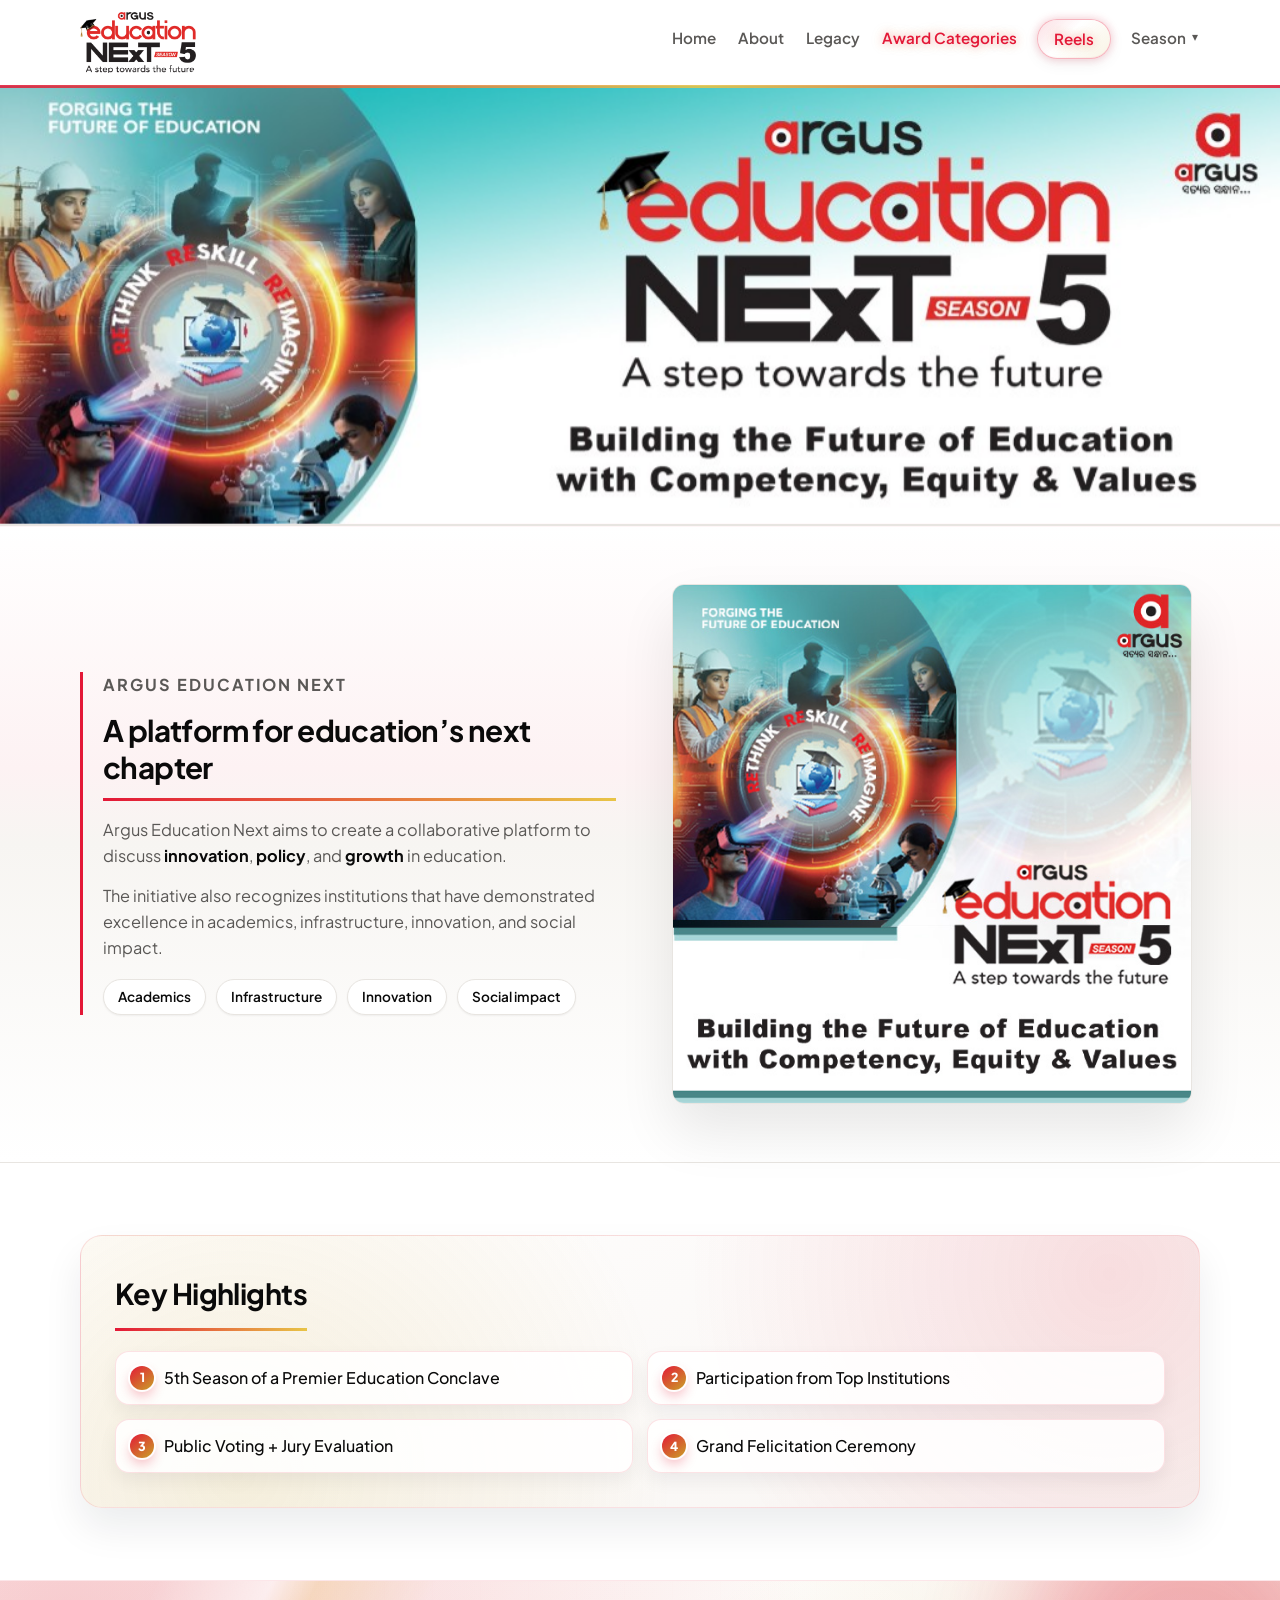
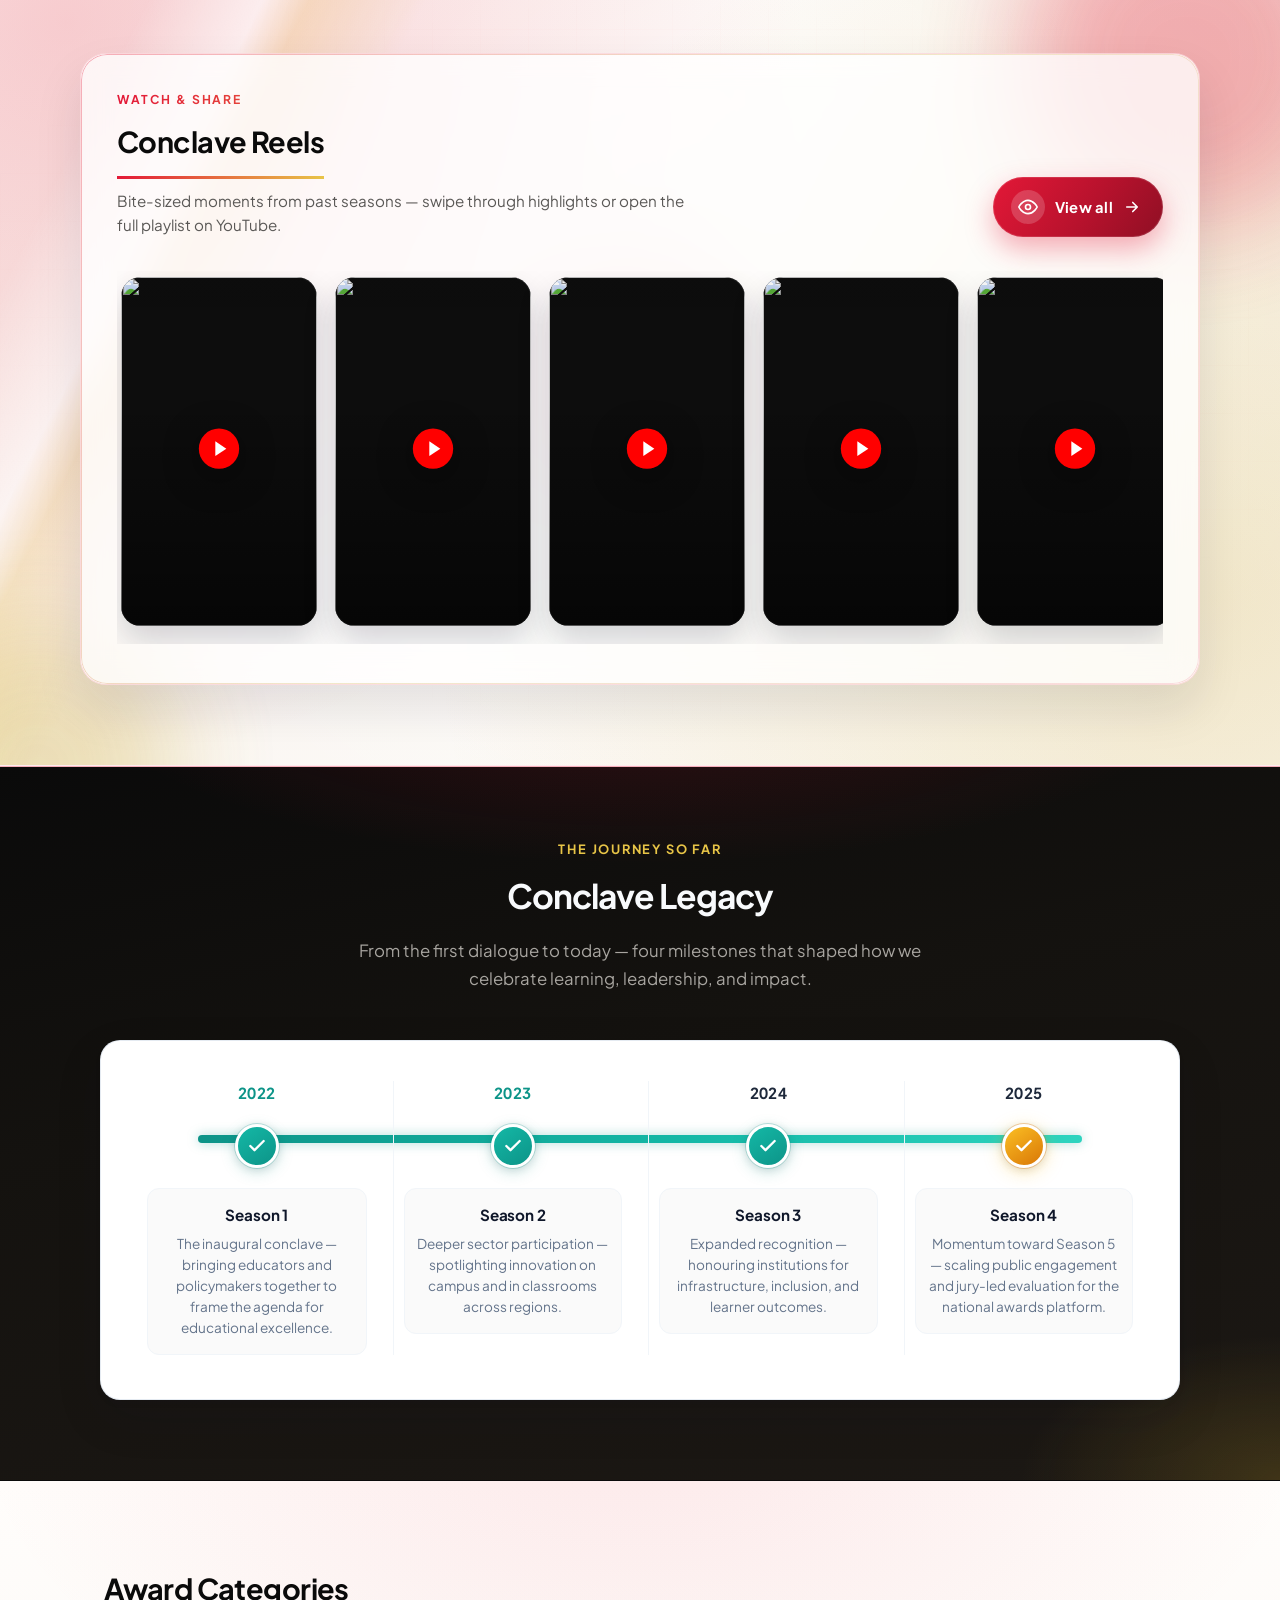
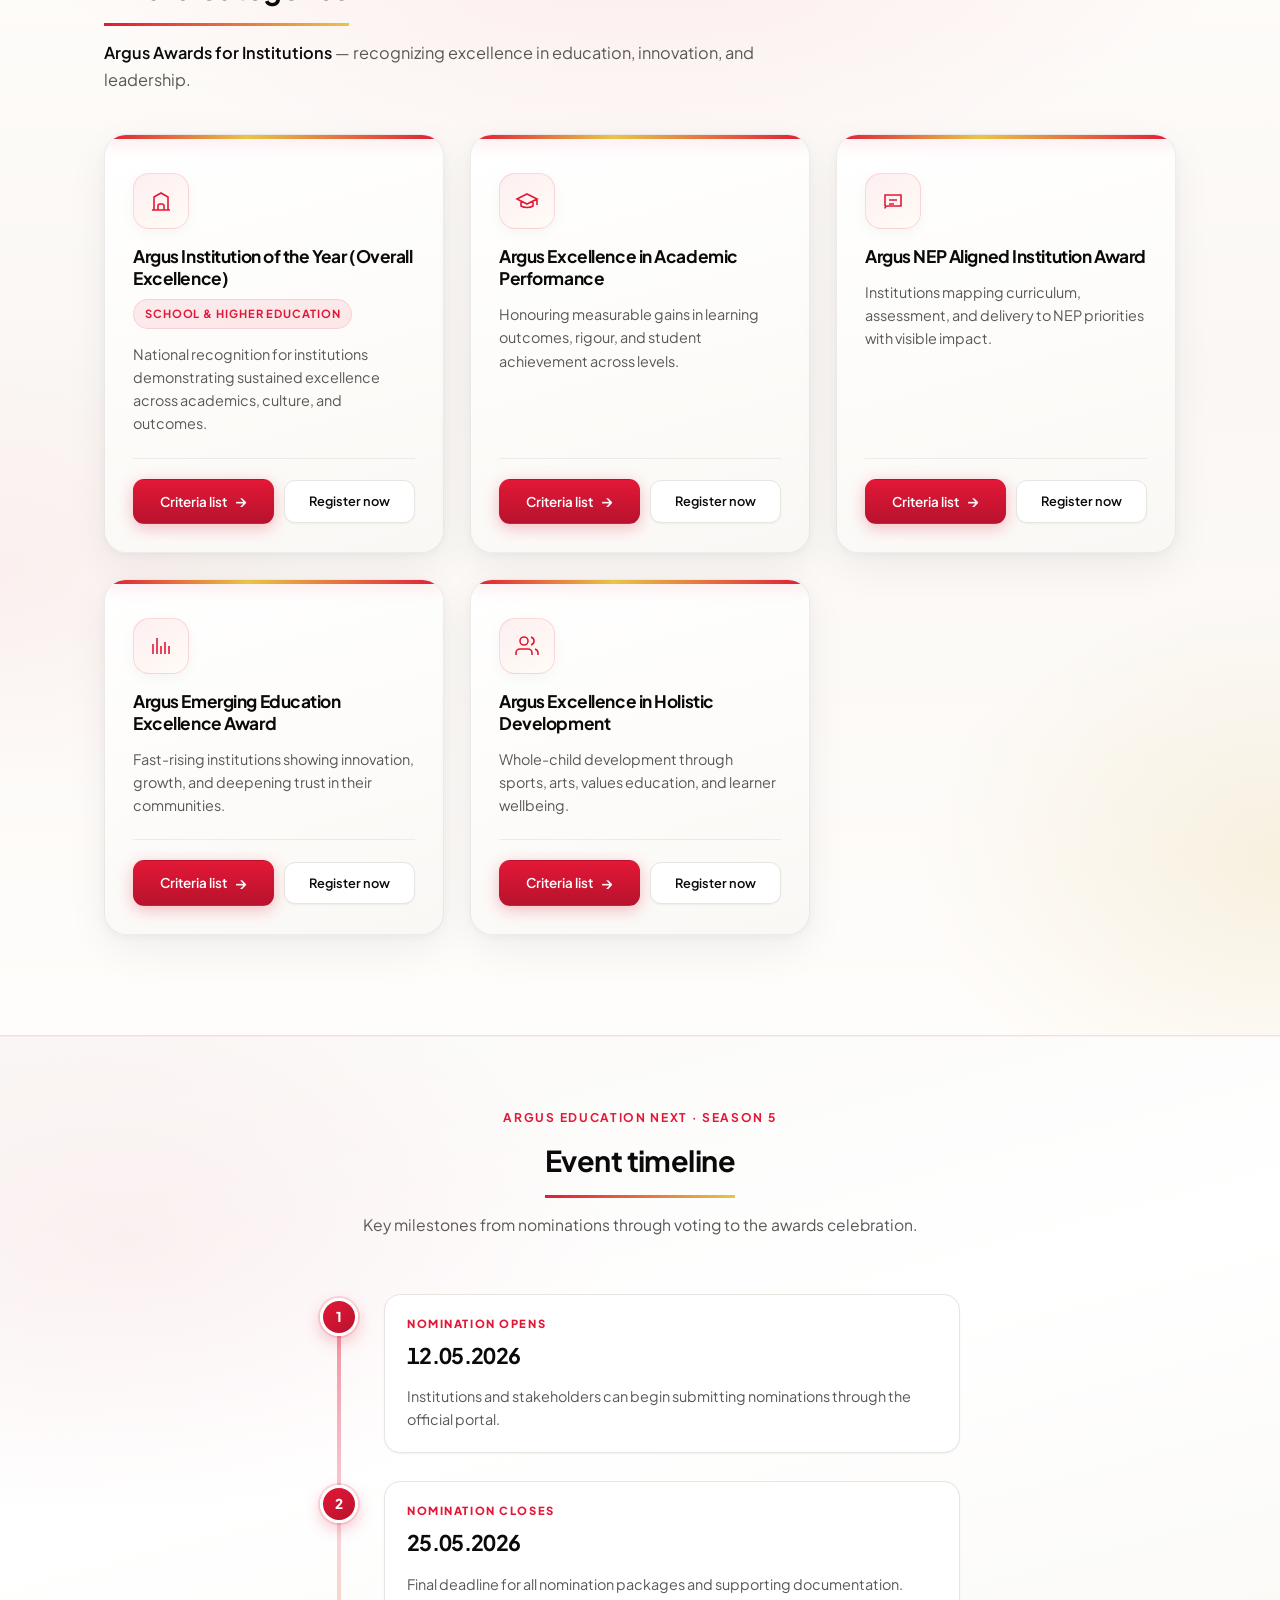
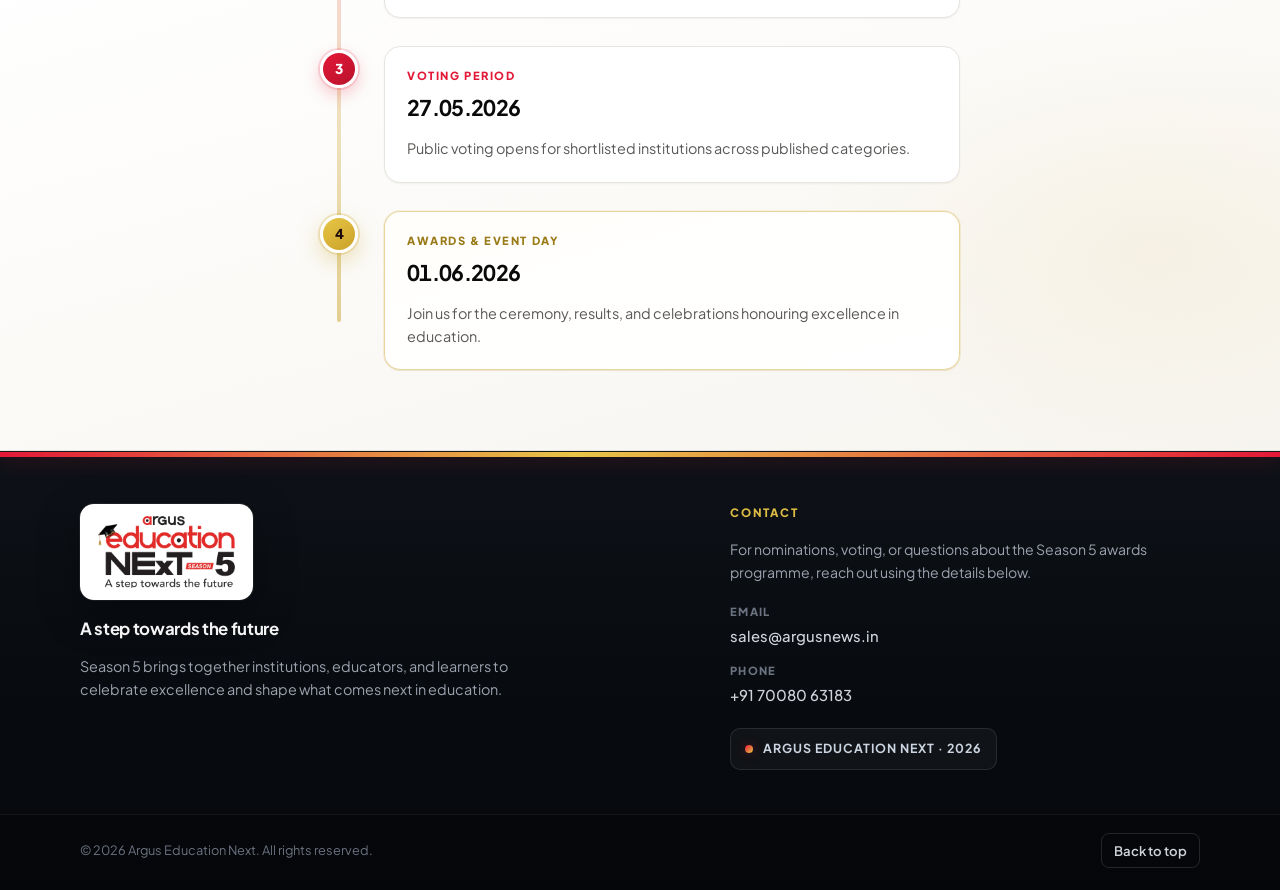
==== commit 60434670: "Added A Reels Button In Header" ====
--- a/index.html
+++ b/index.html
@@ -46,6 +46,7 @@
             <li><a href="#about">About</a></li>
             <li><a href="#legacy">Legacy</a></li>
             <li><a class="menu-link-award-glow" href="#categories">Award Categories</a></li>
+            <li><a class="menu-link-reels-glass" href="#reels"><span>Reels</span></a></li>
             <li class="menu-item-has-dropdown">
               <a href="season.html" aria-haspopup="true" aria-expanded="false">Season</a>
               <ul class="menu-dropdown" aria-label="Season menu">
--- a/styles.css
+++ b/styles.css
@@ -5451,6 +5451,137 @@
   }
 }
 
+/* Reels nav — glass pill + glow (matches award categories emphasis) */
+.menu-link-reels-glass {
+  position: relative;
+  display: inline-flex;
+  align-items: center;
+  justify-content: center;
+  padding: 7px 16px !important;
+  margin: -1px 0;
+  border-radius: 999px;
+  color: var(--brand) !important;
+  font-weight: 700;
+  border: 1px solid rgba(227, 24, 55, 0.32) !important;
+  border-bottom: 1px solid rgba(227, 24, 55, 0.32) !important;
+  background: rgba(255, 255, 255, 0.62);
+  box-shadow:
+    0 0 10px rgba(227, 24, 55, 0.22),
+    0 4px 16px rgba(15, 23, 42, 0.07),
+    inset 0 1px 0 rgba(255, 255, 255, 0.92),
+    inset 0 -1px 0 rgba(227, 24, 55, 0.06);
+  backdrop-filter: blur(12px);
+  -webkit-backdrop-filter: blur(12px);
+  text-shadow: 0 0 8px rgba(227, 24, 55, 0.34), 0 0 14px rgba(245, 180, 50, 0.24);
+  overflow: hidden;
+  isolation: isolate;
+  animation: menuReelsGlow 2.1s ease-in-out infinite alternate;
+}
+
+.menu-link-reels-glass::before {
+  content: "";
+  position: absolute;
+  inset: 0;
+  border-radius: inherit;
+  background: linear-gradient(
+    135deg,
+    rgba(227, 24, 55, 0.14) 0%,
+    rgba(255, 255, 255, 0.55) 42%,
+    rgba(201, 162, 39, 0.12) 100%
+  );
+  z-index: 0;
+  pointer-events: none;
+}
+
+.menu-link-reels-glass::after {
+  content: "";
+  position: absolute;
+  top: -60%;
+  left: -75%;
+  width: 55%;
+  height: 220%;
+  background: linear-gradient(
+    90deg,
+    transparent 0%,
+    rgba(255, 255, 255, 0.85) 48%,
+    transparent 100%
+  );
+  transform: skewX(-20deg);
+  z-index: 1;
+  pointer-events: none;
+  animation: menuReelsGlassShine 3.8s ease-in-out infinite;
+}
+
+.menu-link-reels-glass span {
+  position: relative;
+  z-index: 2;
+}
+
+@keyframes menuReelsGlassShine {
+  0%,
+  72%,
+  100% {
+    left: -75%;
+    opacity: 0;
+  }
+  12% {
+    opacity: 0.85;
+  }
+  38% {
+    left: 125%;
+    opacity: 0.9;
+  }
+  55% {
+    opacity: 0;
+  }
+}
+
+@keyframes menuReelsGlow {
+  from {
+    text-shadow: 0 0 6px rgba(227, 24, 55, 0.26), 0 0 10px rgba(245, 180, 50, 0.2);
+    box-shadow:
+      0 0 8px rgba(227, 24, 55, 0.18),
+      0 4px 14px rgba(15, 23, 42, 0.06),
+      inset 0 1px 0 rgba(255, 255, 255, 0.92);
+  }
+  to {
+    text-shadow: 0 0 11px rgba(227, 24, 55, 0.48), 0 0 20px rgba(245, 180, 50, 0.34);
+    box-shadow:
+      0 0 16px rgba(227, 24, 55, 0.32),
+      0 6px 18px rgba(15, 23, 42, 0.1),
+      inset 0 1px 0 rgba(255, 255, 255, 1);
+  }
+}
+
+@media (hover: hover) and (pointer: fine) {
+  .menu-link-reels-glass:hover {
+    color: var(--brand) !important;
+    border-color: rgba(227, 24, 55, 0.55) !important;
+    text-shadow: 0 0 12px rgba(227, 24, 55, 0.5), 0 0 22px rgba(245, 180, 50, 0.38);
+    transform: translateY(-1px);
+  }
+}
+
+@media (max-width: 900px) {
+  .site-header .menu a.menu-link-reels-glass {
+    width: fit-content;
+    margin-top: 4px;
+    margin-bottom: 4px;
+    border-bottom: 1px solid rgba(227, 24, 55, 0.32) !important;
+  }
+}
+
+@media (prefers-reduced-motion: reduce) {
+  .menu-link-reels-glass {
+    animation: none;
+  }
+
+  .menu-link-reels-glass::after {
+    animation: none;
+    display: none;
+  }
+}
+
 /* Key Highlights redesign */
 .highlights {
   position: relative;
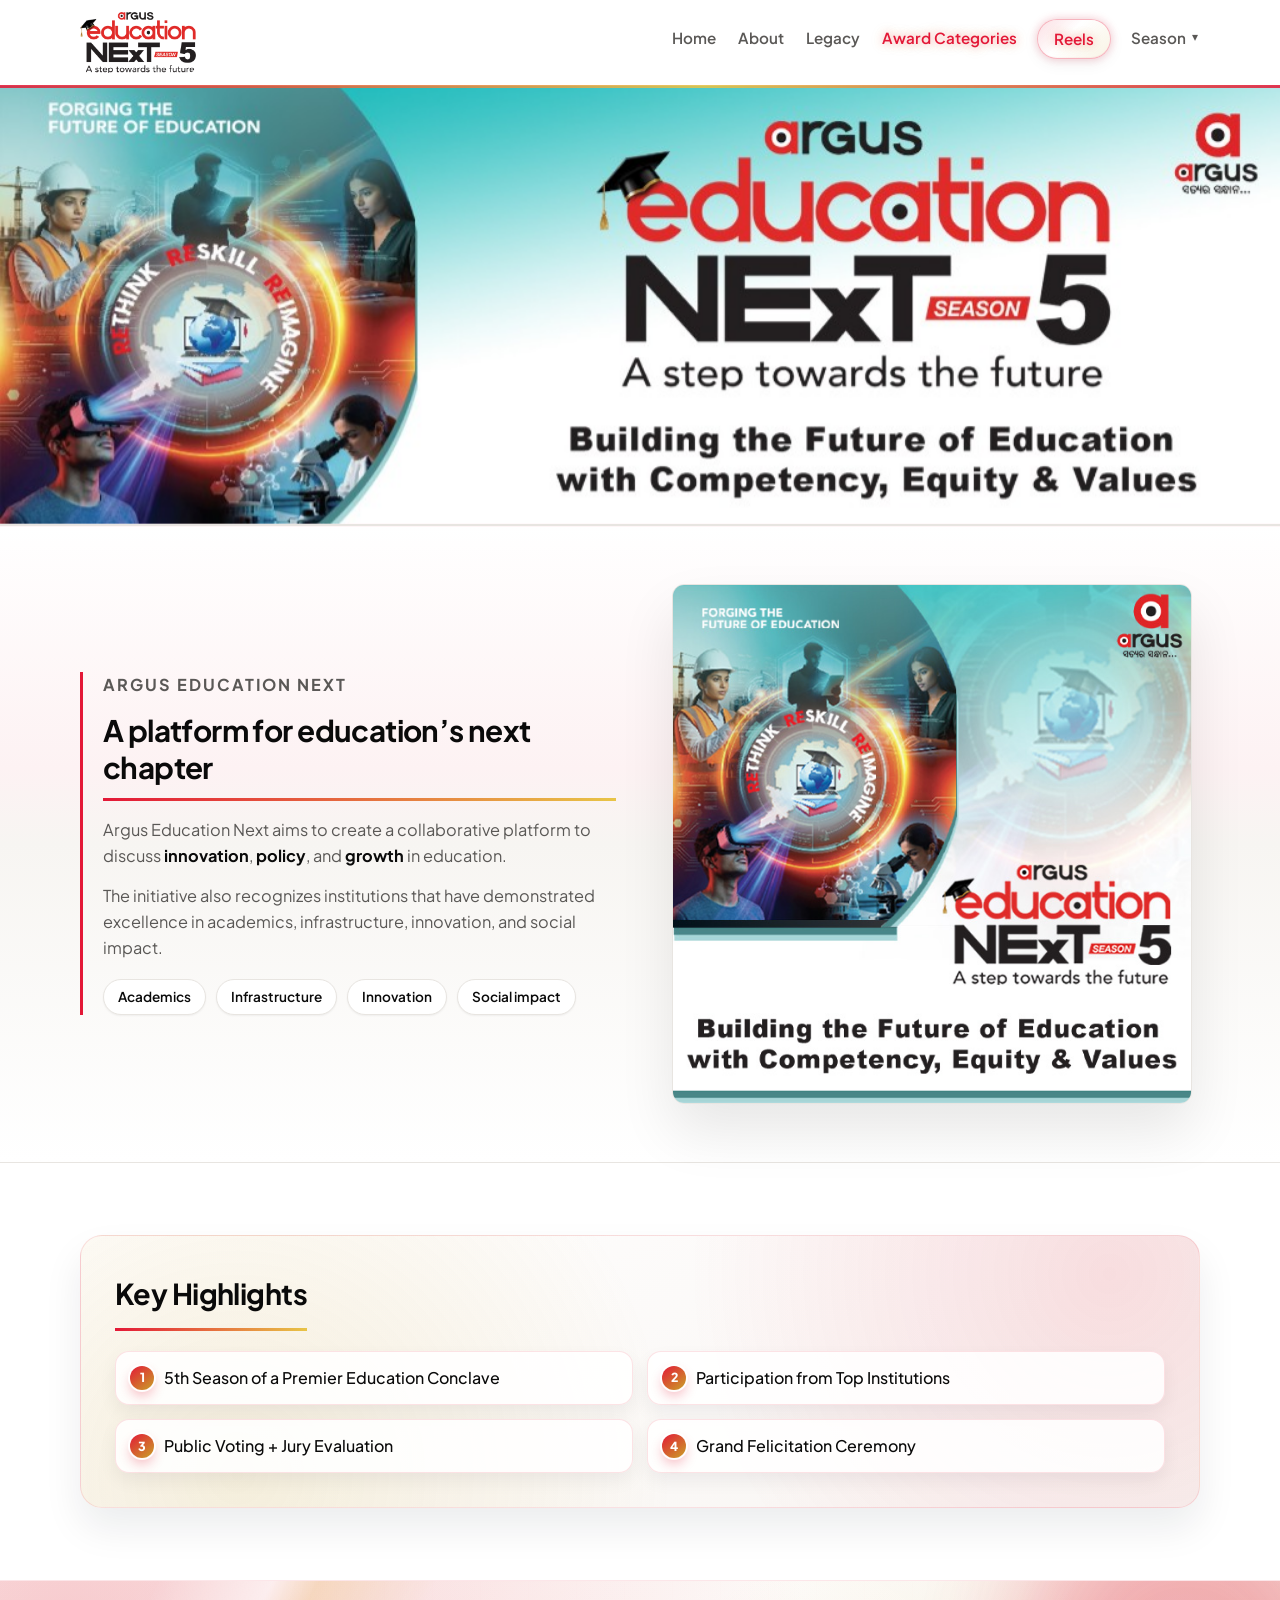
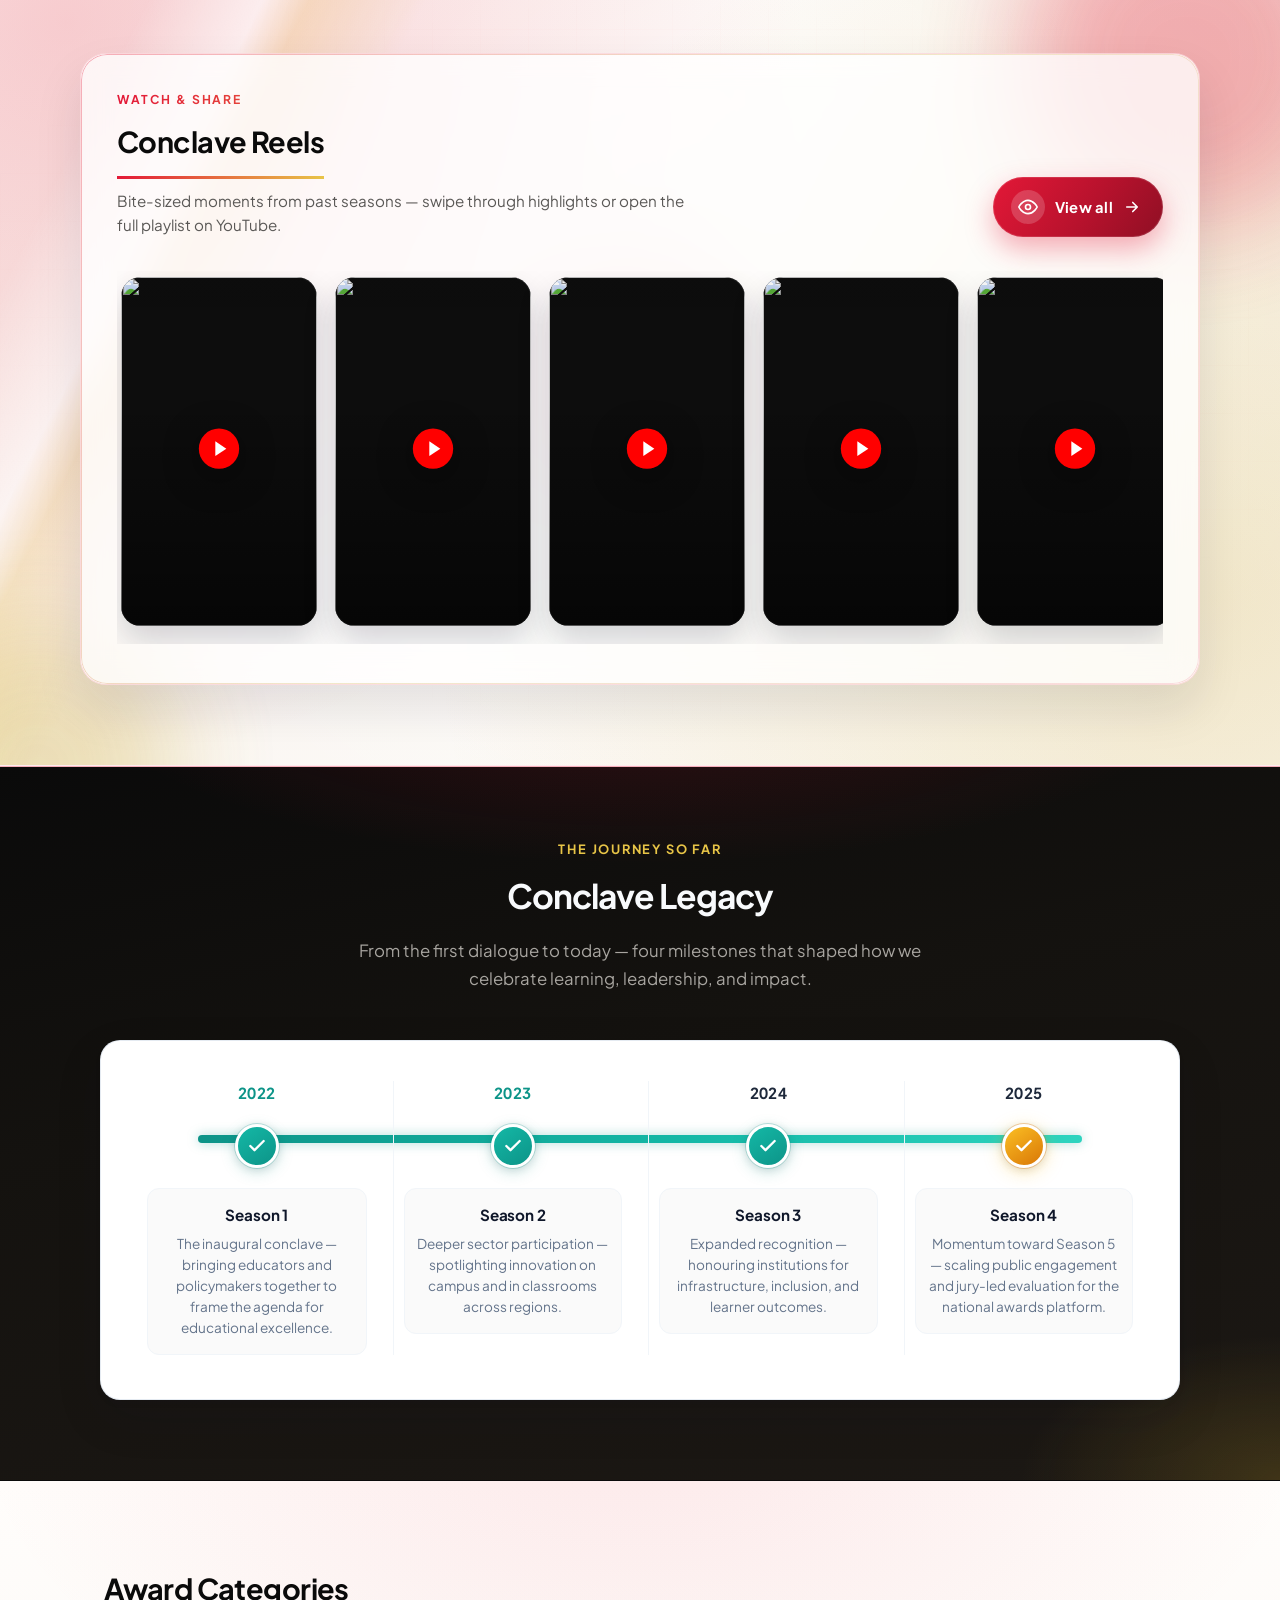
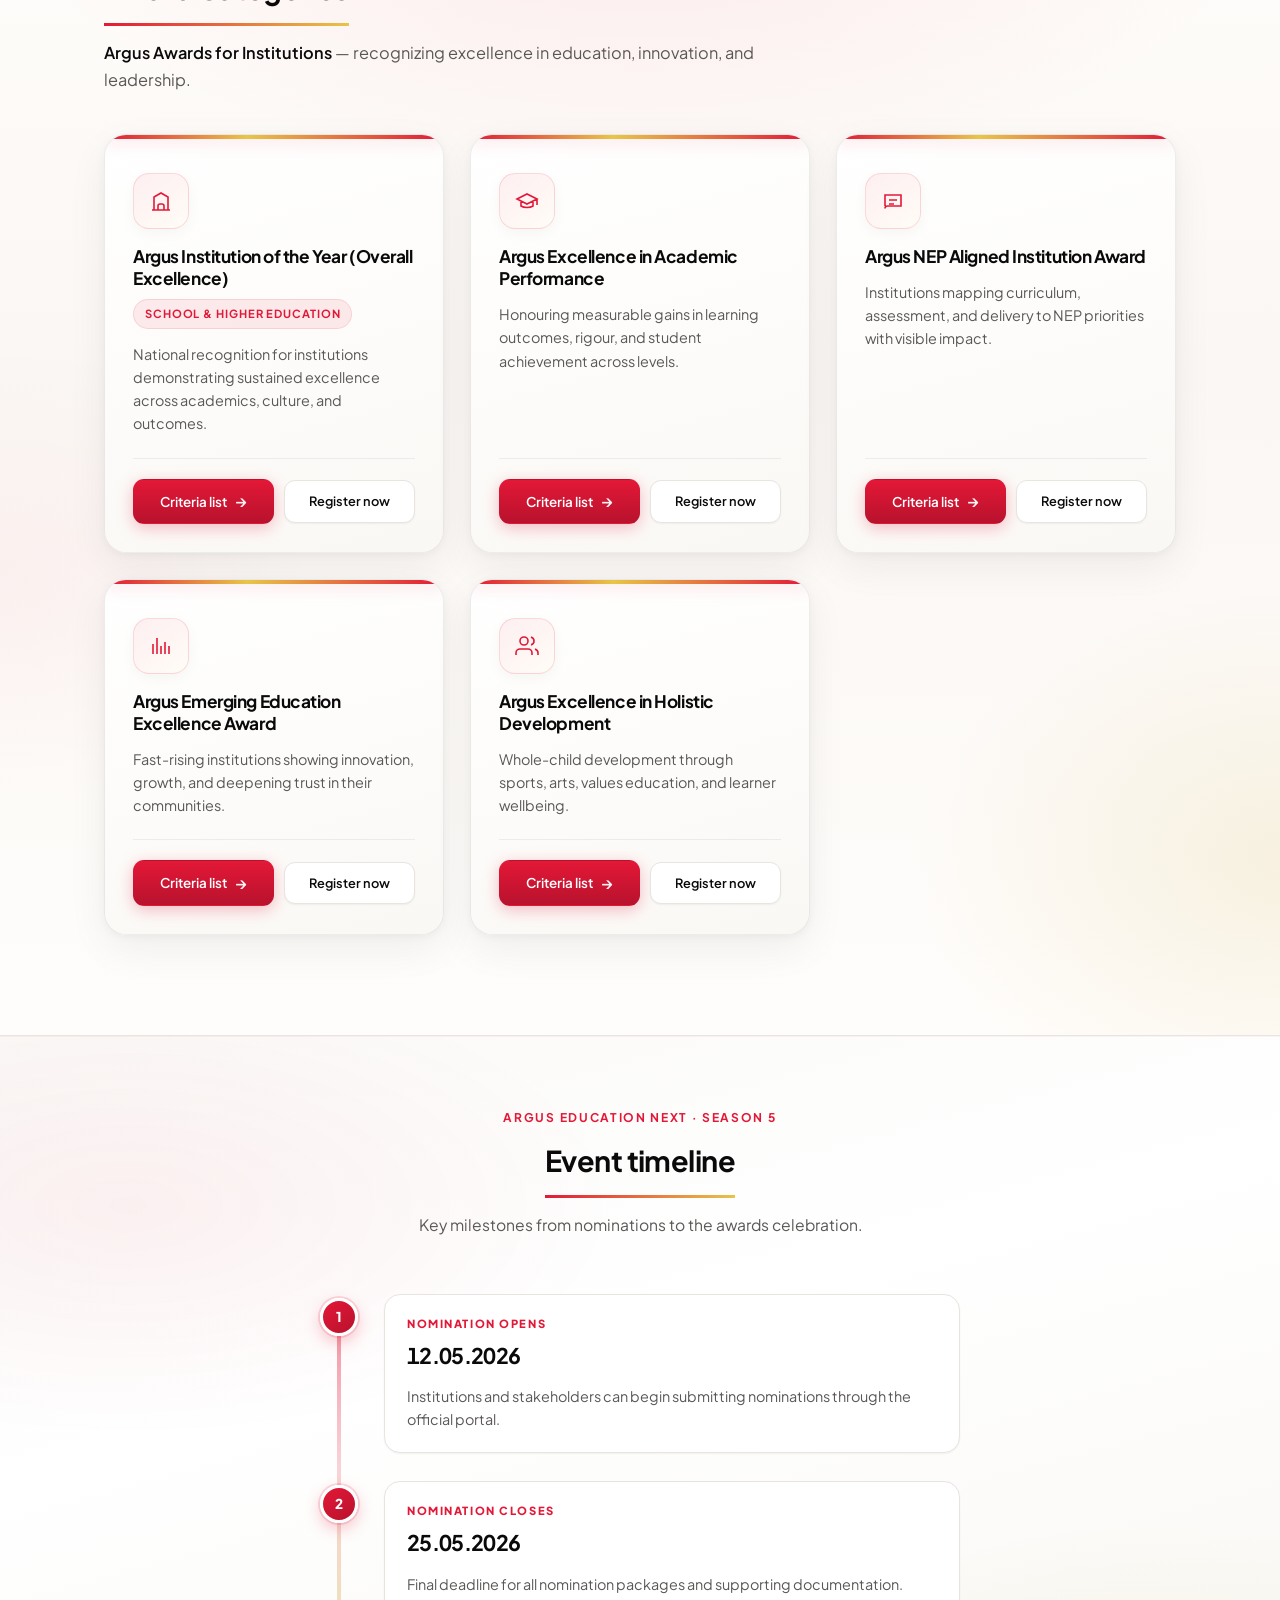
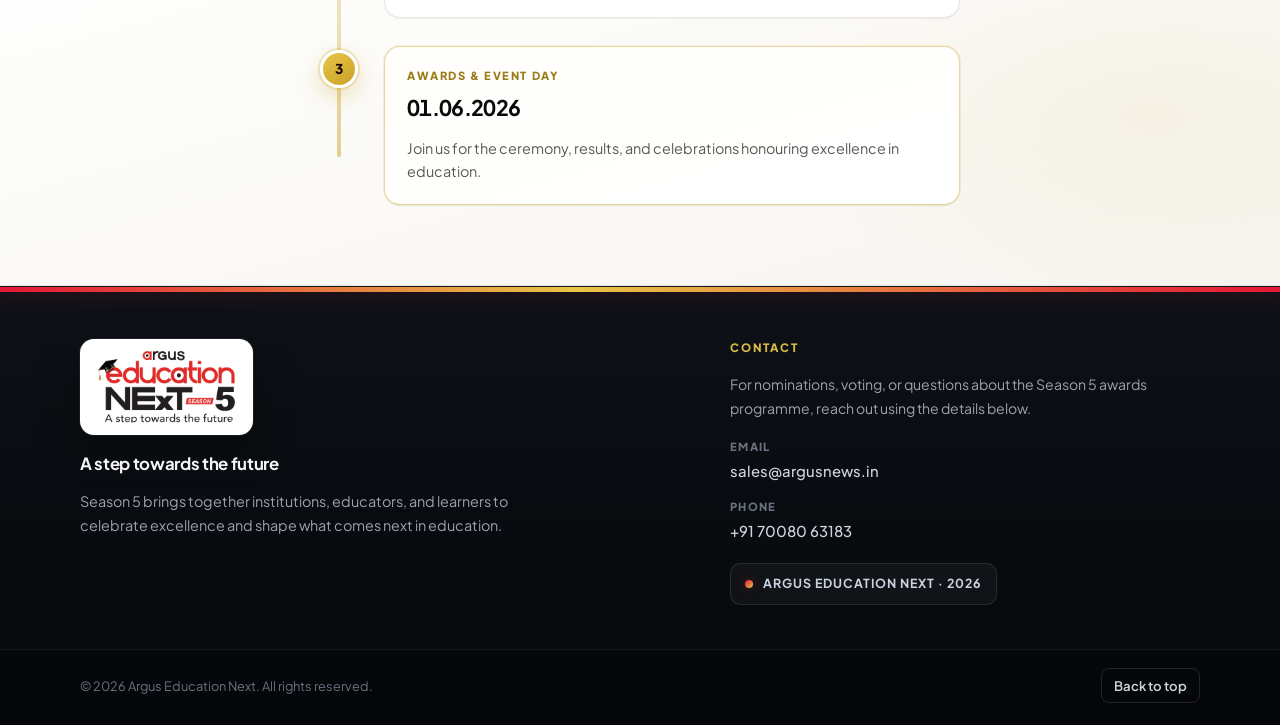
==== commit 301d253b: "Remove the Voting period step" ====
--- a/index.html
+++ b/index.html
@@ -506,7 +506,7 @@
             <p class="timeline-eyebrow">Argus Education Next · Season 5</p>
             <h2 id="timeline-heading">Event timeline</h2>
             <p class="timeline-lede">
-              Key milestones from nominations through voting to the awards celebration.
+              Key milestones from nominations to the awards celebration.
             </p>
           </header>
 
@@ -532,18 +532,8 @@
                 </p>
               </div>
             </li>
-            <li id="voting" class="timeline-step">
-              <span class="timeline-step__marker" aria-hidden="true">3</span>
-              <div class="timeline-step__card">
-                <p class="timeline-step__label">Voting period</p>
-                <time class="timeline-step__date" datetime="2026-05-27">27.05.2026</time>
-                <p class="timeline-step__hint">
-                  Public voting opens for shortlisted institutions across published categories.
-                </p>
-              </div>
-            </li>
             <li class="timeline-step timeline-step--highlight">
-              <span class="timeline-step__marker timeline-step__marker--final" aria-hidden="true">4</span>
+              <span class="timeline-step__marker timeline-step__marker--final" aria-hidden="true">3</span>
               <div class="timeline-step__card timeline-step__card--highlight">
                 <p class="timeline-step__label">Awards &amp; event day</p>
                 <time class="timeline-step__date" datetime="2026-06-01">01.06.2026</time>
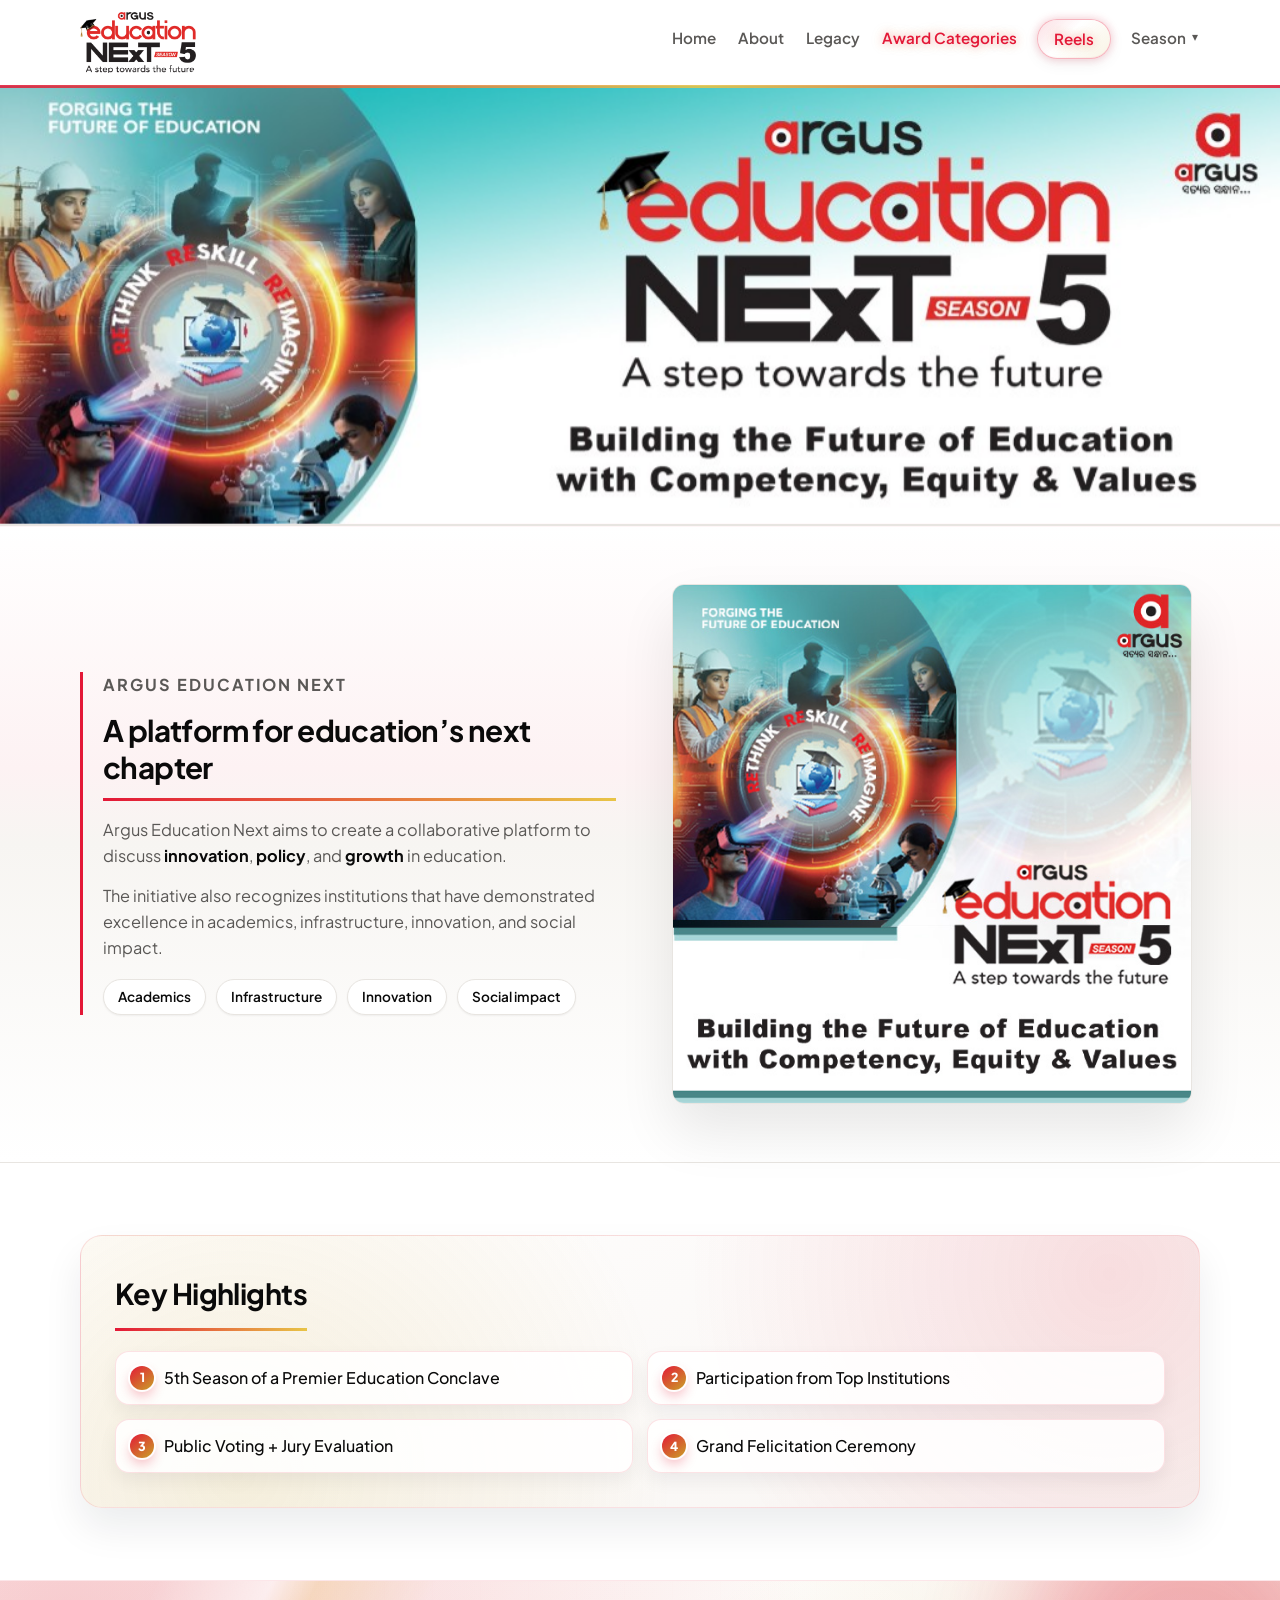
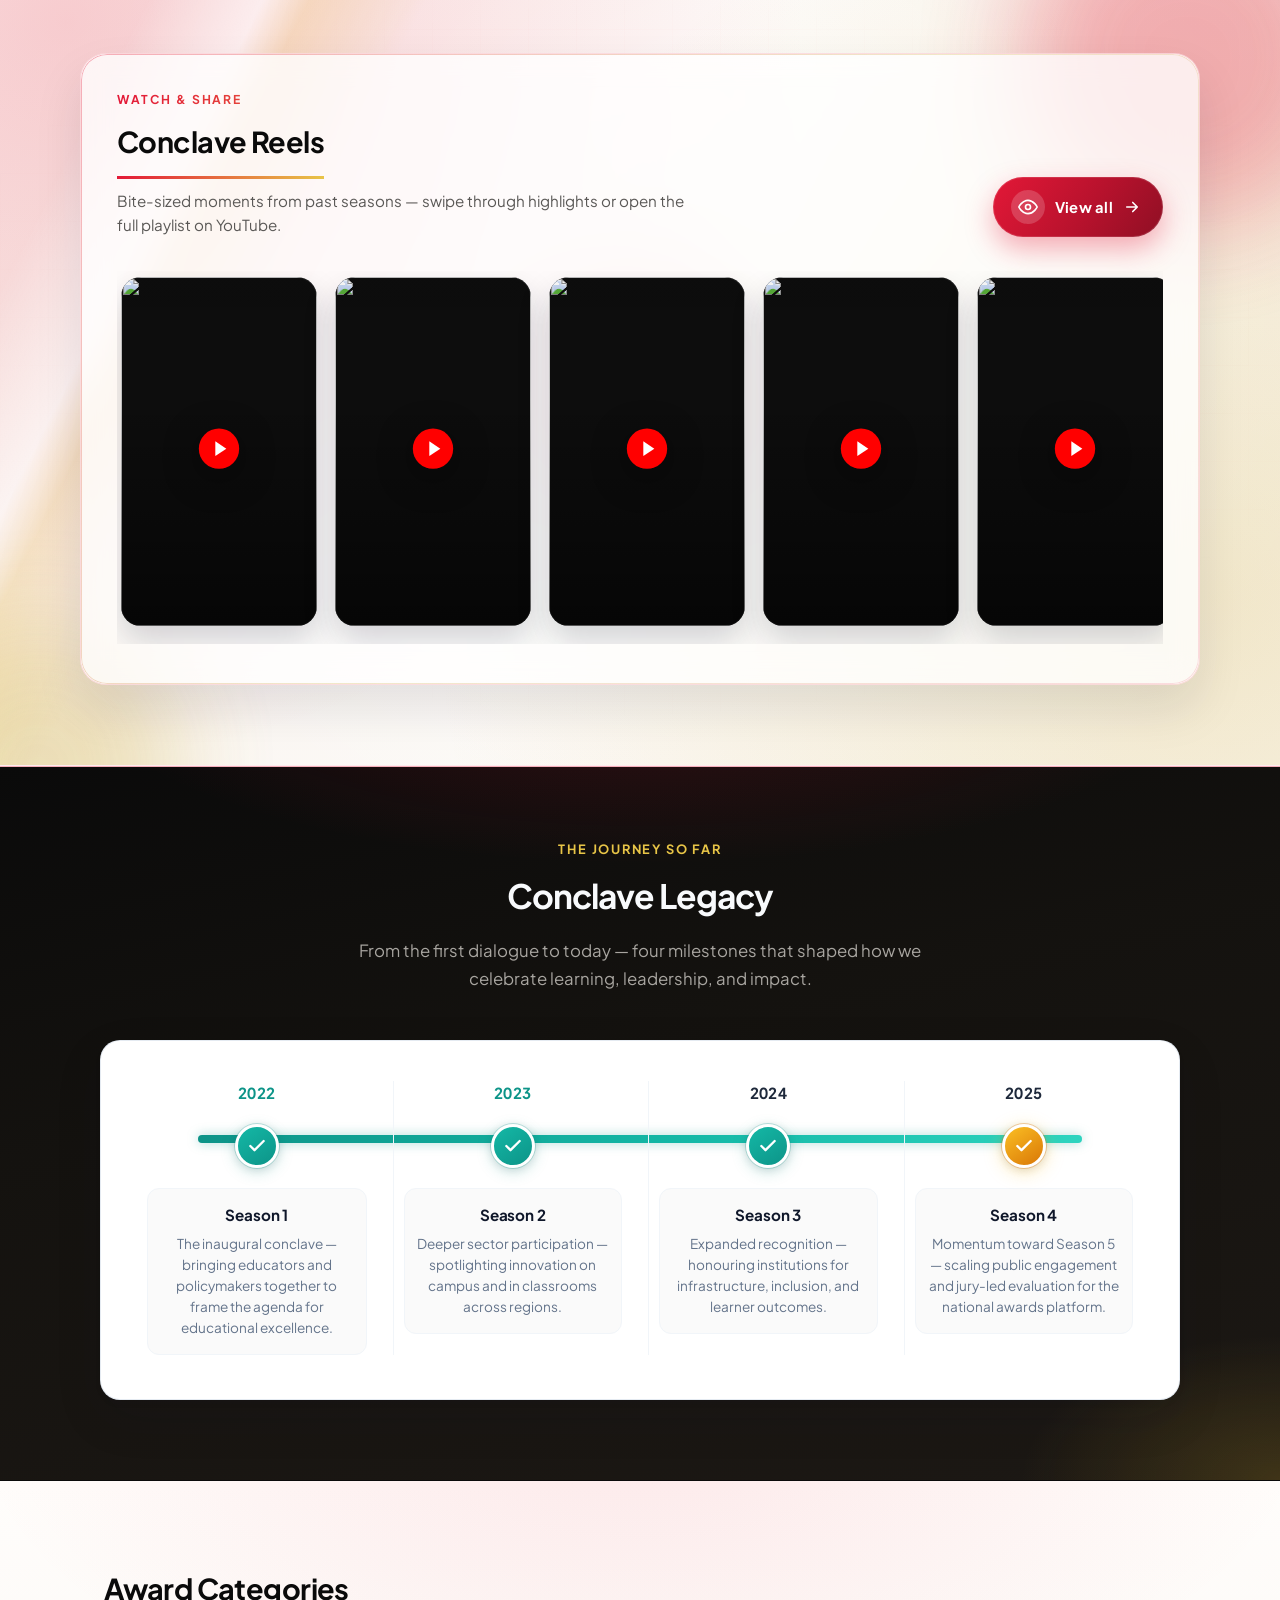
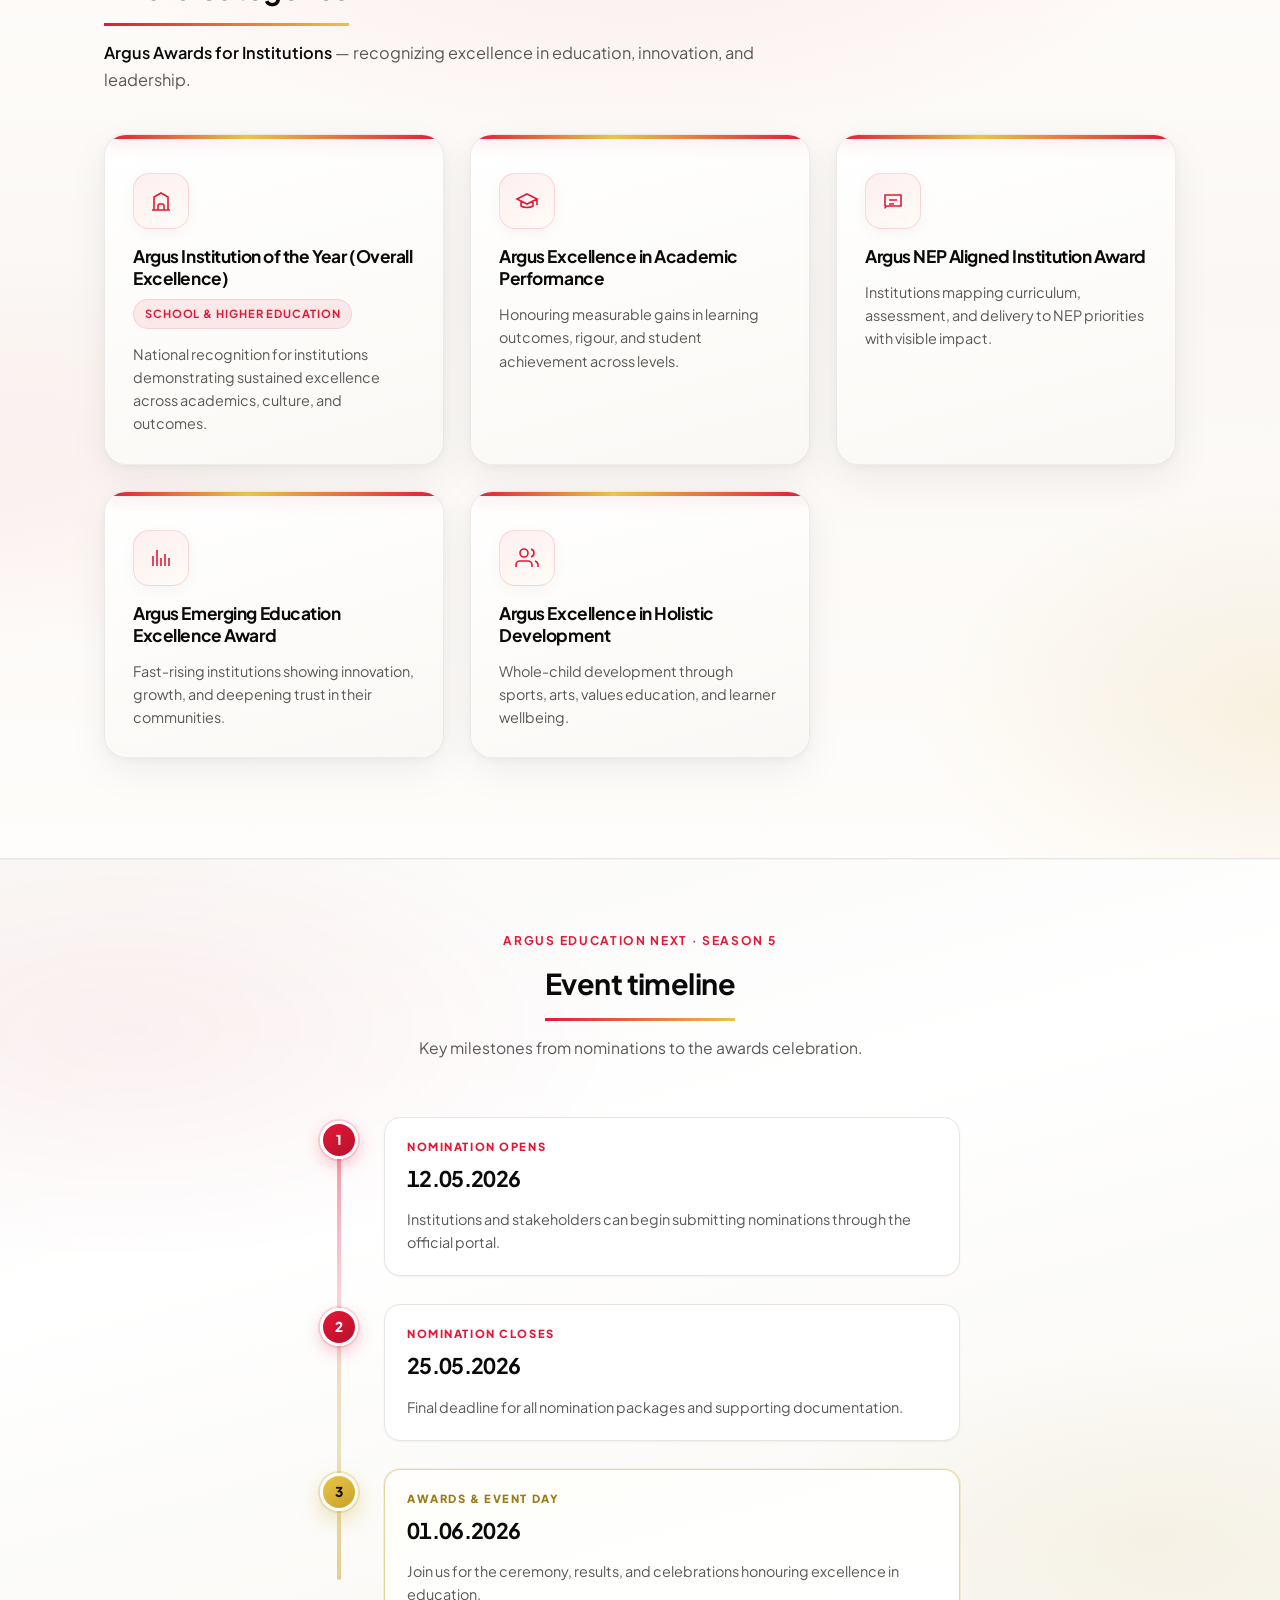
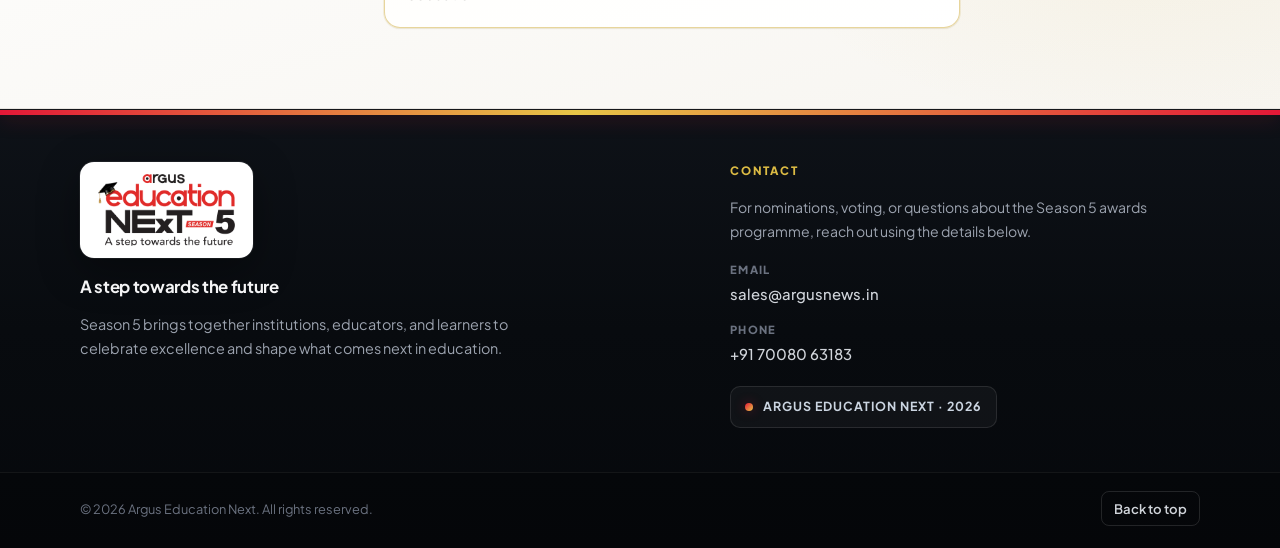
==== commit 7b4c5d70: "Commented out the Criteria list and Register now buttons in the Award Categories section of season 5" ====
--- a/index.html
+++ b/index.html
@@ -417,10 +417,10 @@
                     National recognition for institutions demonstrating sustained excellence across academics, culture, and outcomes.
                   </p>
                 </div>
-                <div class="award-row__actions">
+                <!-- <div class="award-row__actions">
                   <a class="btn-award-card" href="assets/document/Argus-Institution-of-the-Year.pdf" target="_blank" rel="noopener noreferrer">Criteria list <span class="btn-award-card__arrow" aria-hidden="true">→</span></a>
                   <a class="btn-award-card-secondary" href="https://docs.google.com/forms/d/e/1FAIpQLSdHjoDxkKFEgS51uobubxG_B5y8YHZJdq25UojduPviLpZibA/viewform?usp=header" target="_blank" rel="noopener noreferrer">Register now</a>
-                </div>
+                </div> -->
               </li>
               <li class="award-row">
                 <span class="award-row__icon" aria-hidden="true">
@@ -434,10 +434,10 @@
                     Honouring measurable gains in learning outcomes, rigour, and student achievement across levels.
                   </p>
                 </div>
-                <div class="award-row__actions">
+                <!-- <div class="award-row__actions">
                   <a class="btn-award-card" href="assets/document/Argus-Excellence-in-Academic-Performance.pdf" target="_blank" rel="noopener noreferrer">Criteria list <span class="btn-award-card__arrow" aria-hidden="true">→</span></a>
                   <a class="btn-award-card-secondary" href="https://docs.google.com/forms/d/e/1FAIpQLScpfV3BtLGHM5U3PwTaC_uMqyuiQyP1YgE7gMMmwygCiwB6nA/viewform?usp=publish-editor" target="_blank" rel="noopener noreferrer">Register now</a>
-                </div>
+                </div> -->
               </li>
               <li class="award-row">
                 <span class="award-row__icon" aria-hidden="true">
@@ -451,10 +451,10 @@
                     Institutions mapping curriculum, assessment, and delivery to NEP priorities with visible impact.
                   </p>
                 </div>
-                <div class="award-row__actions">
+                <!-- <div class="award-row__actions">
                   <a class="btn-award-card" href="assets/document/Argus-NEP-Aligned-Institution-Award.pdf" target="_blank" rel="noopener noreferrer">Criteria list <span class="btn-award-card__arrow" aria-hidden="true">→</span></a>
                   <a class="btn-award-card-secondary" href="https://docs.google.com/forms/d/e/1FAIpQLScF0TuA8ptzXPAvcJlAPGIIBk-1RF_lgb98FZ6iZQgKo_w5wA/viewform?usp=publish-editor" target="_blank" rel="noopener noreferrer">Register now</a>
-                </div>
+                </div> -->
               </li>
               <li class="award-row award-row--center-start">
                 <span class="award-row__icon" aria-hidden="true">
@@ -468,10 +468,10 @@
                     Fast-rising institutions showing innovation, growth, and deepening trust in their communities.
                   </p>
                 </div>
-                <div class="award-row__actions">
+                <!-- <div class="award-row__actions">
                   <a class="btn-award-card" href="assets/document/Argus-Emerging-Education-Excellence-Award.pdf" target="_blank" rel="noopener noreferrer">Criteria list <span class="btn-award-card__arrow" aria-hidden="true">→</span></a>
                   <a class="btn-award-card-secondary" href="https://docs.google.com/forms/d/e/1FAIpQLSeInozEgb6AtHkBwBdris6EOOJT-4sRFJ_spM3ws5zvUcTp8g/viewform?usp=publish-editor" target="_blank" rel="noopener noreferrer">Register now</a>
-                </div>
+                </div> -->
               </li>
               <li class="award-row award-row--center-end">
                 <span class="award-row__icon" aria-hidden="true">
@@ -485,10 +485,10 @@
                     Whole-child development through sports, arts, values education, and learner wellbeing.
                   </p>
                 </div>
-                <div class="award-row__actions">
+                <!-- <div class="award-row__actions">
                   <a class="btn-award-card" href="assets/document/Argus-Excellence-in-Holistic-Development.pdf" target="_blank" rel="noopener noreferrer">Criteria list <span class="btn-award-card__arrow" aria-hidden="true">→</span></a>
                   <a class="btn-award-card-secondary" href="https://docs.google.com/forms/d/e/1FAIpQLSdonwTIras8G6DyA6iMtAANSi4D7IL044bny6VLVjiZrULWig/viewform?usp=publish-editor" target="_blank" rel="noopener noreferrer">Register now</a>
-                </div>
+                </div> -->
               </li>
             </ul>
           </div>
